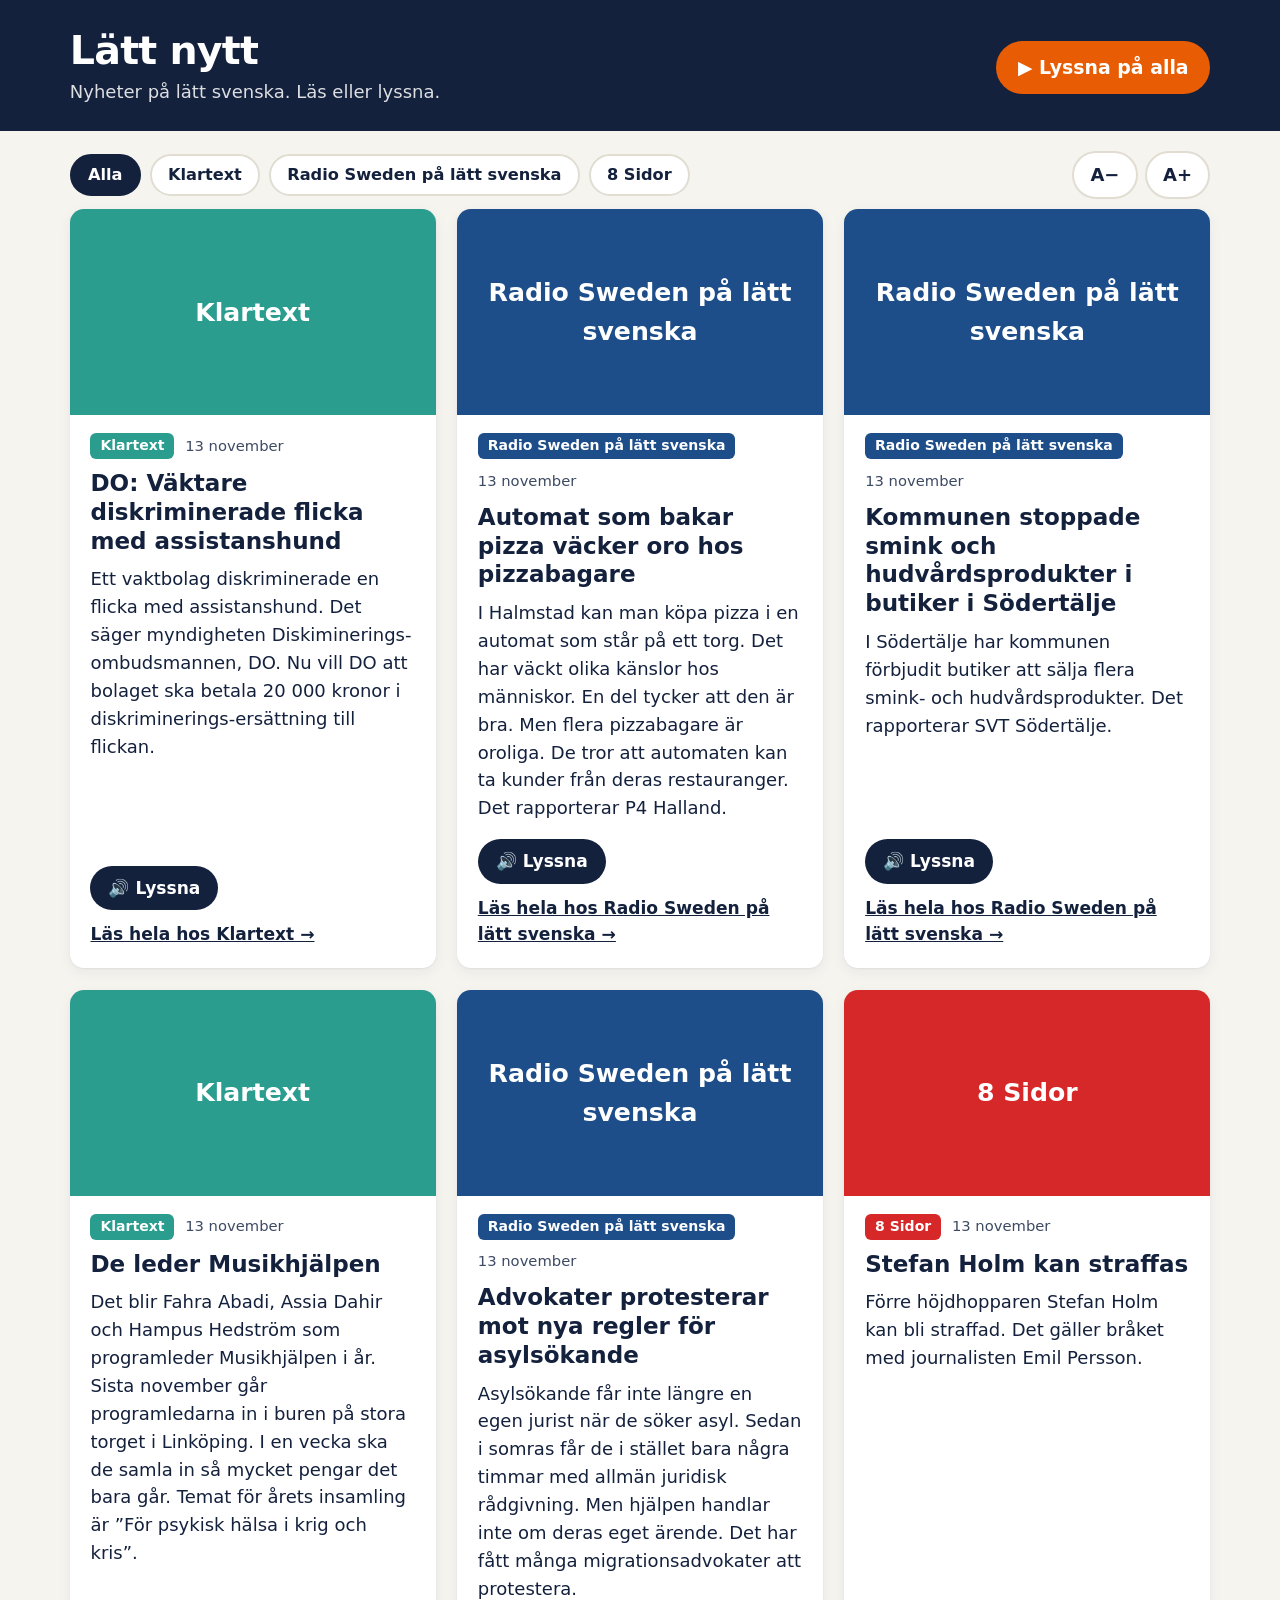
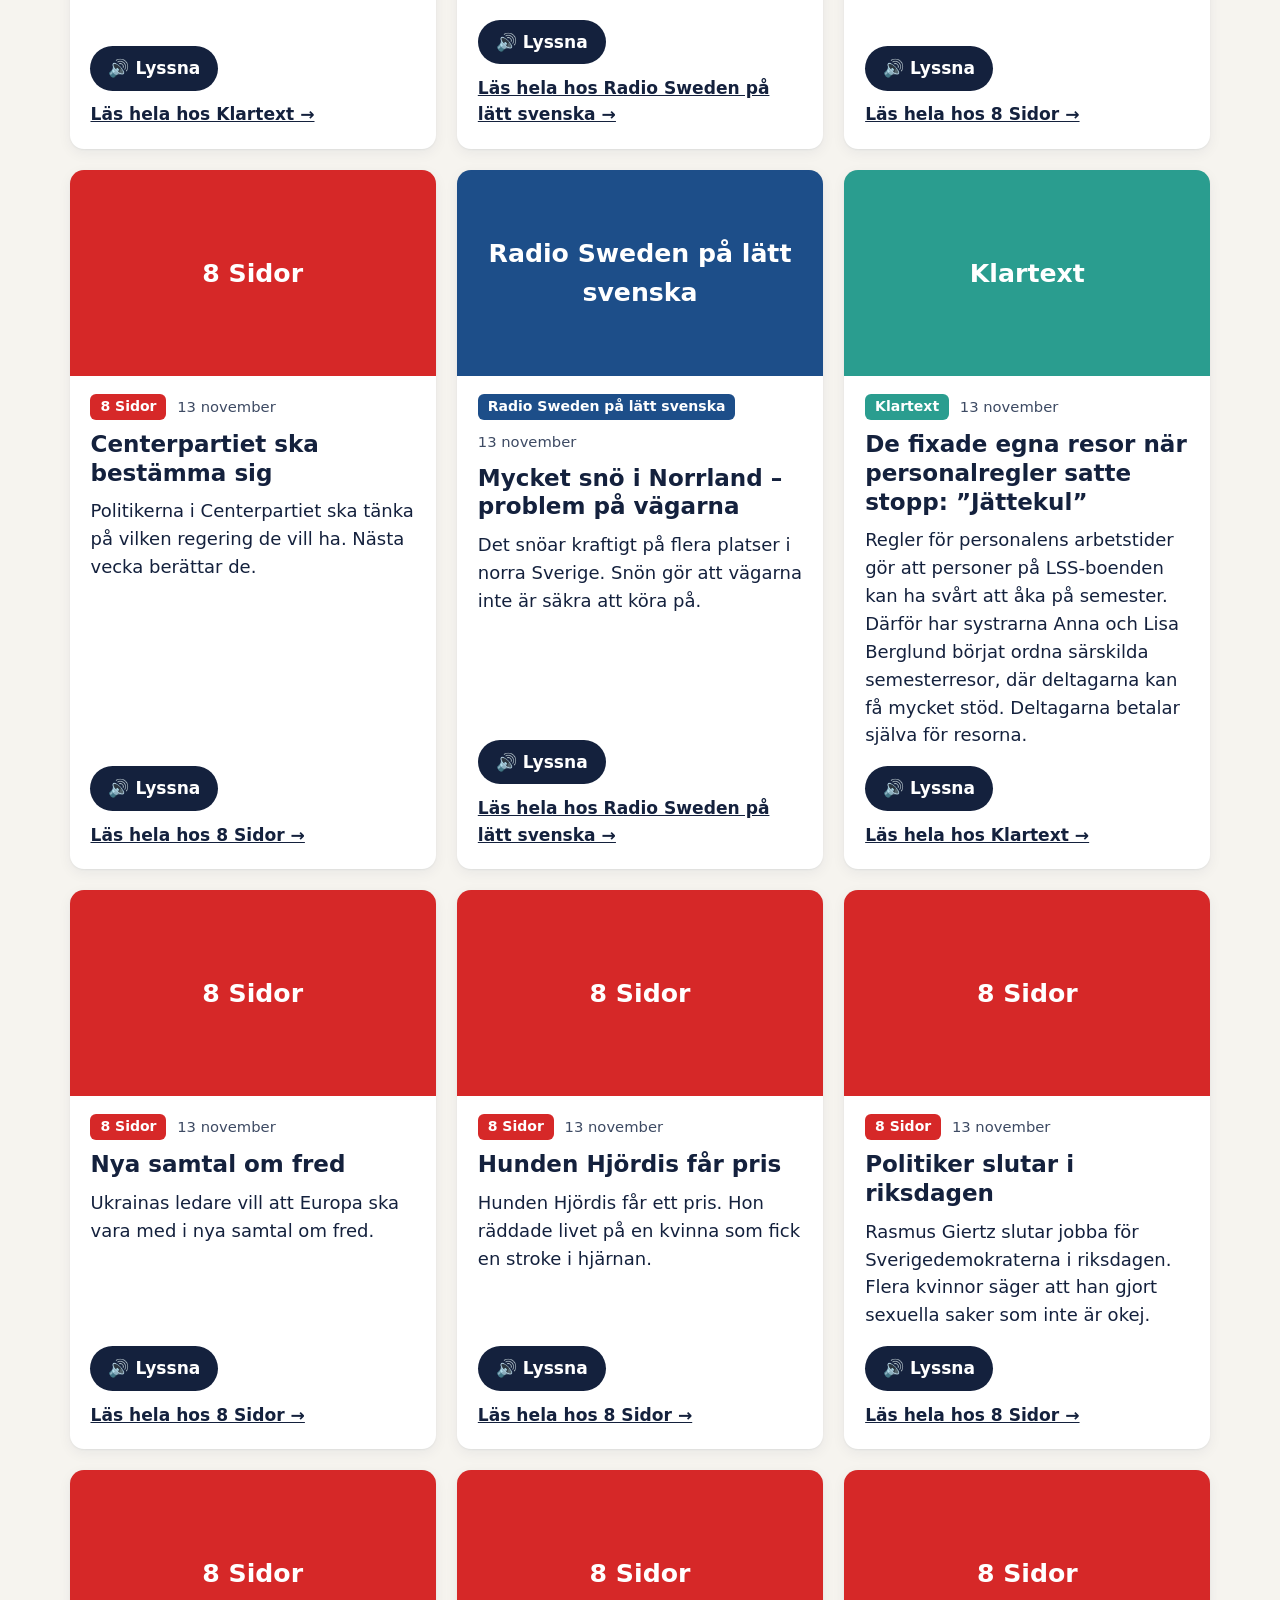
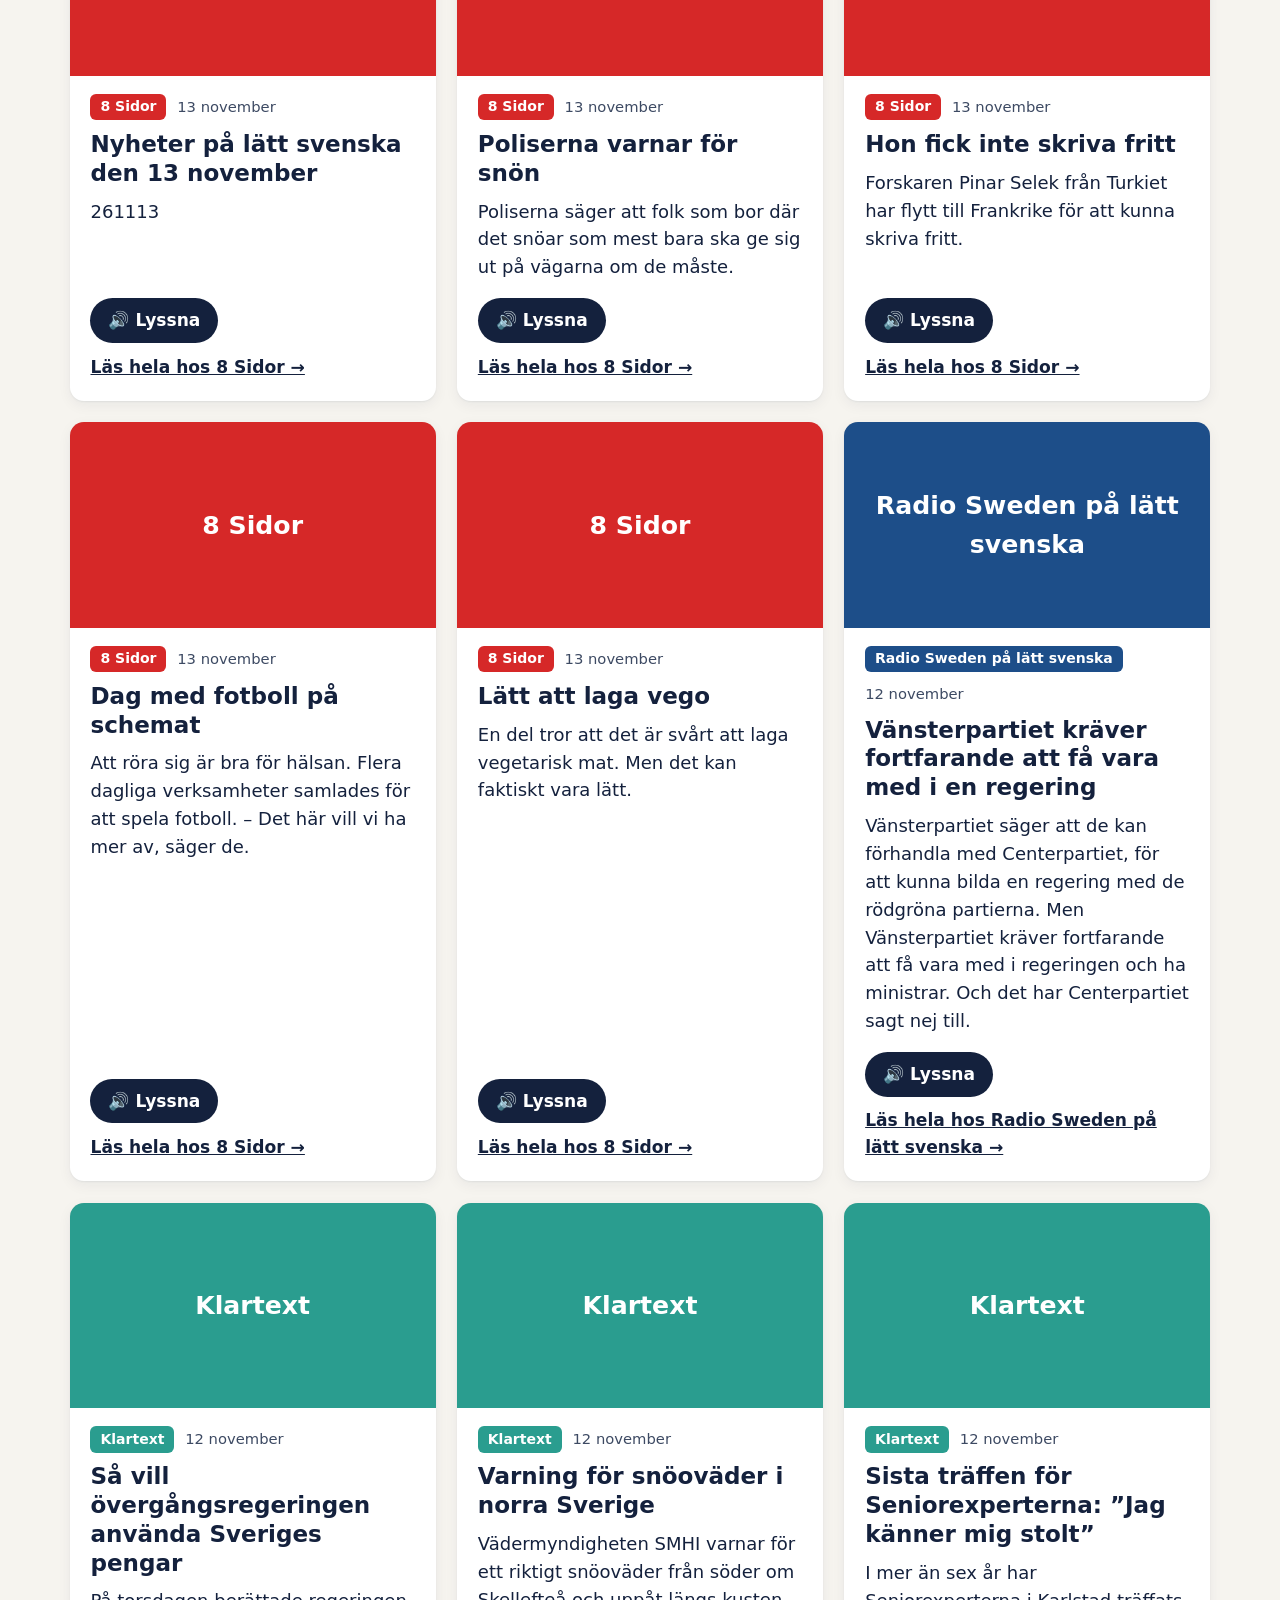
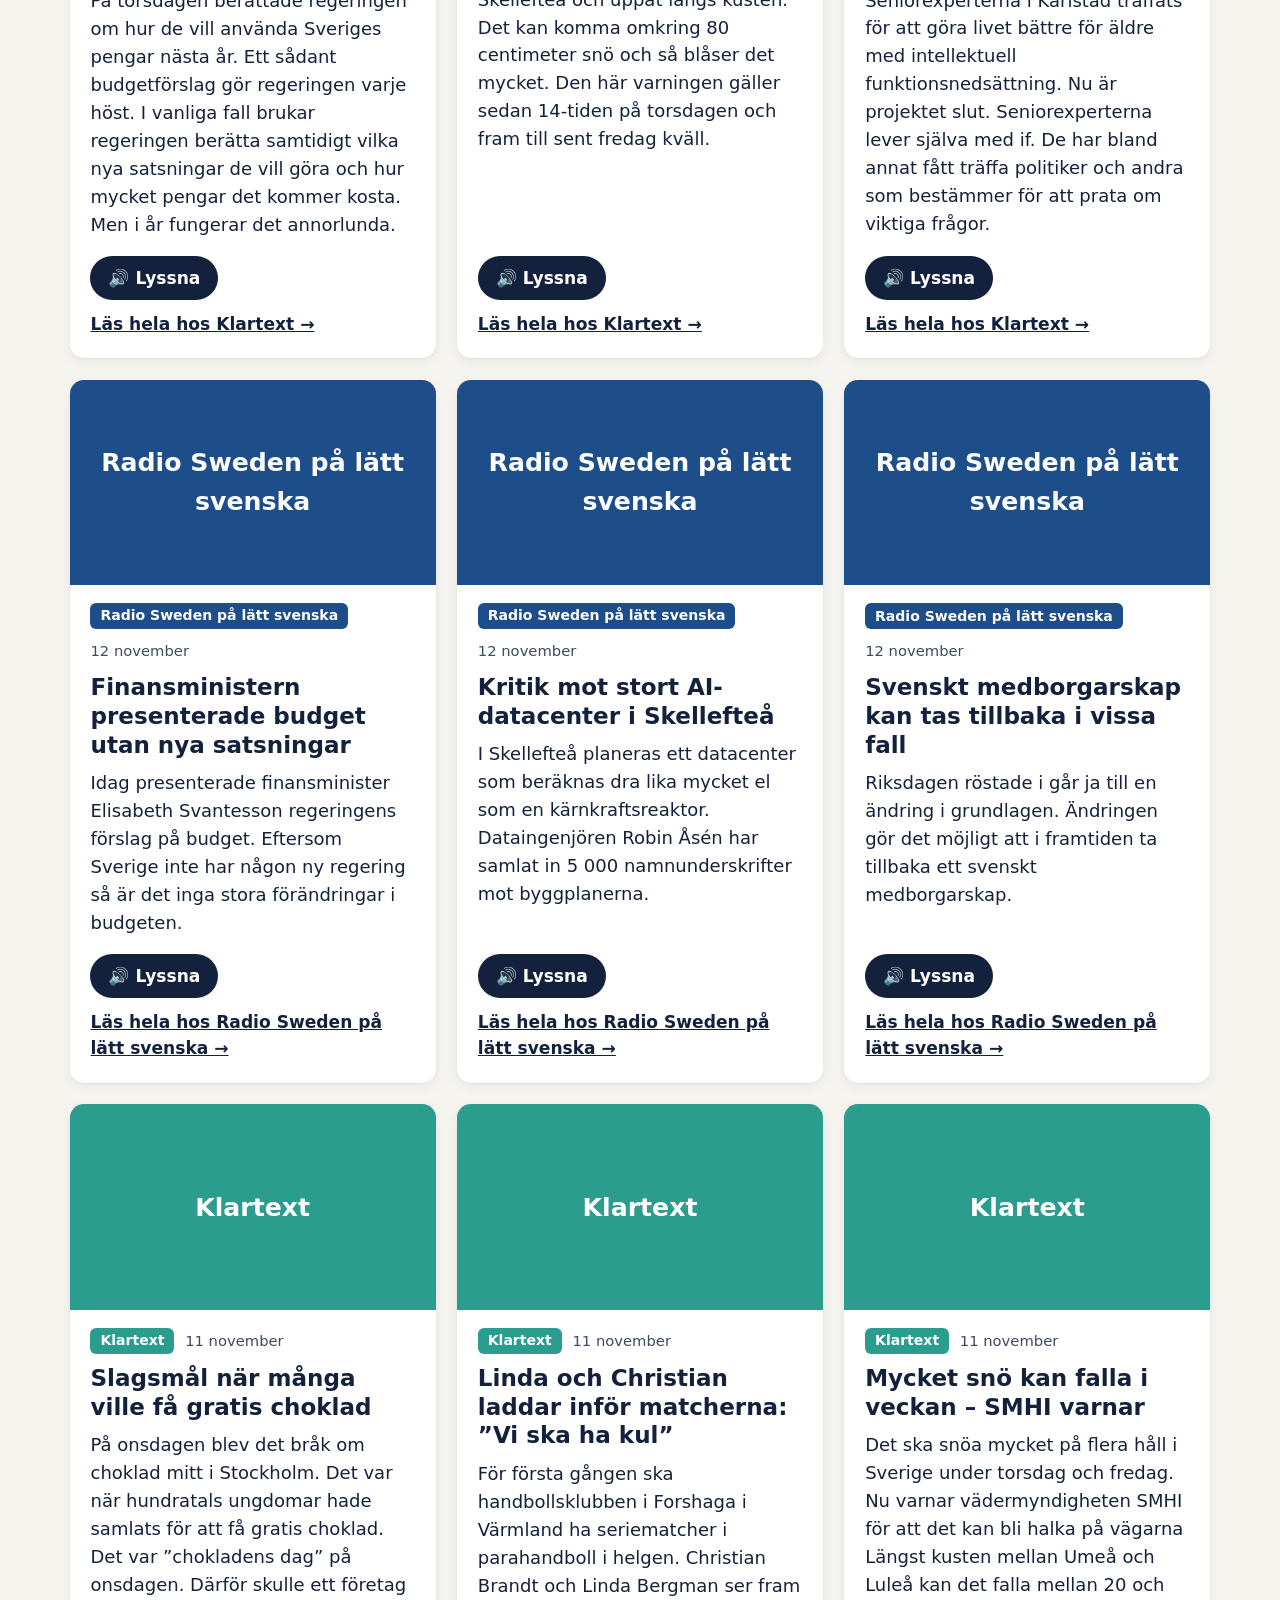
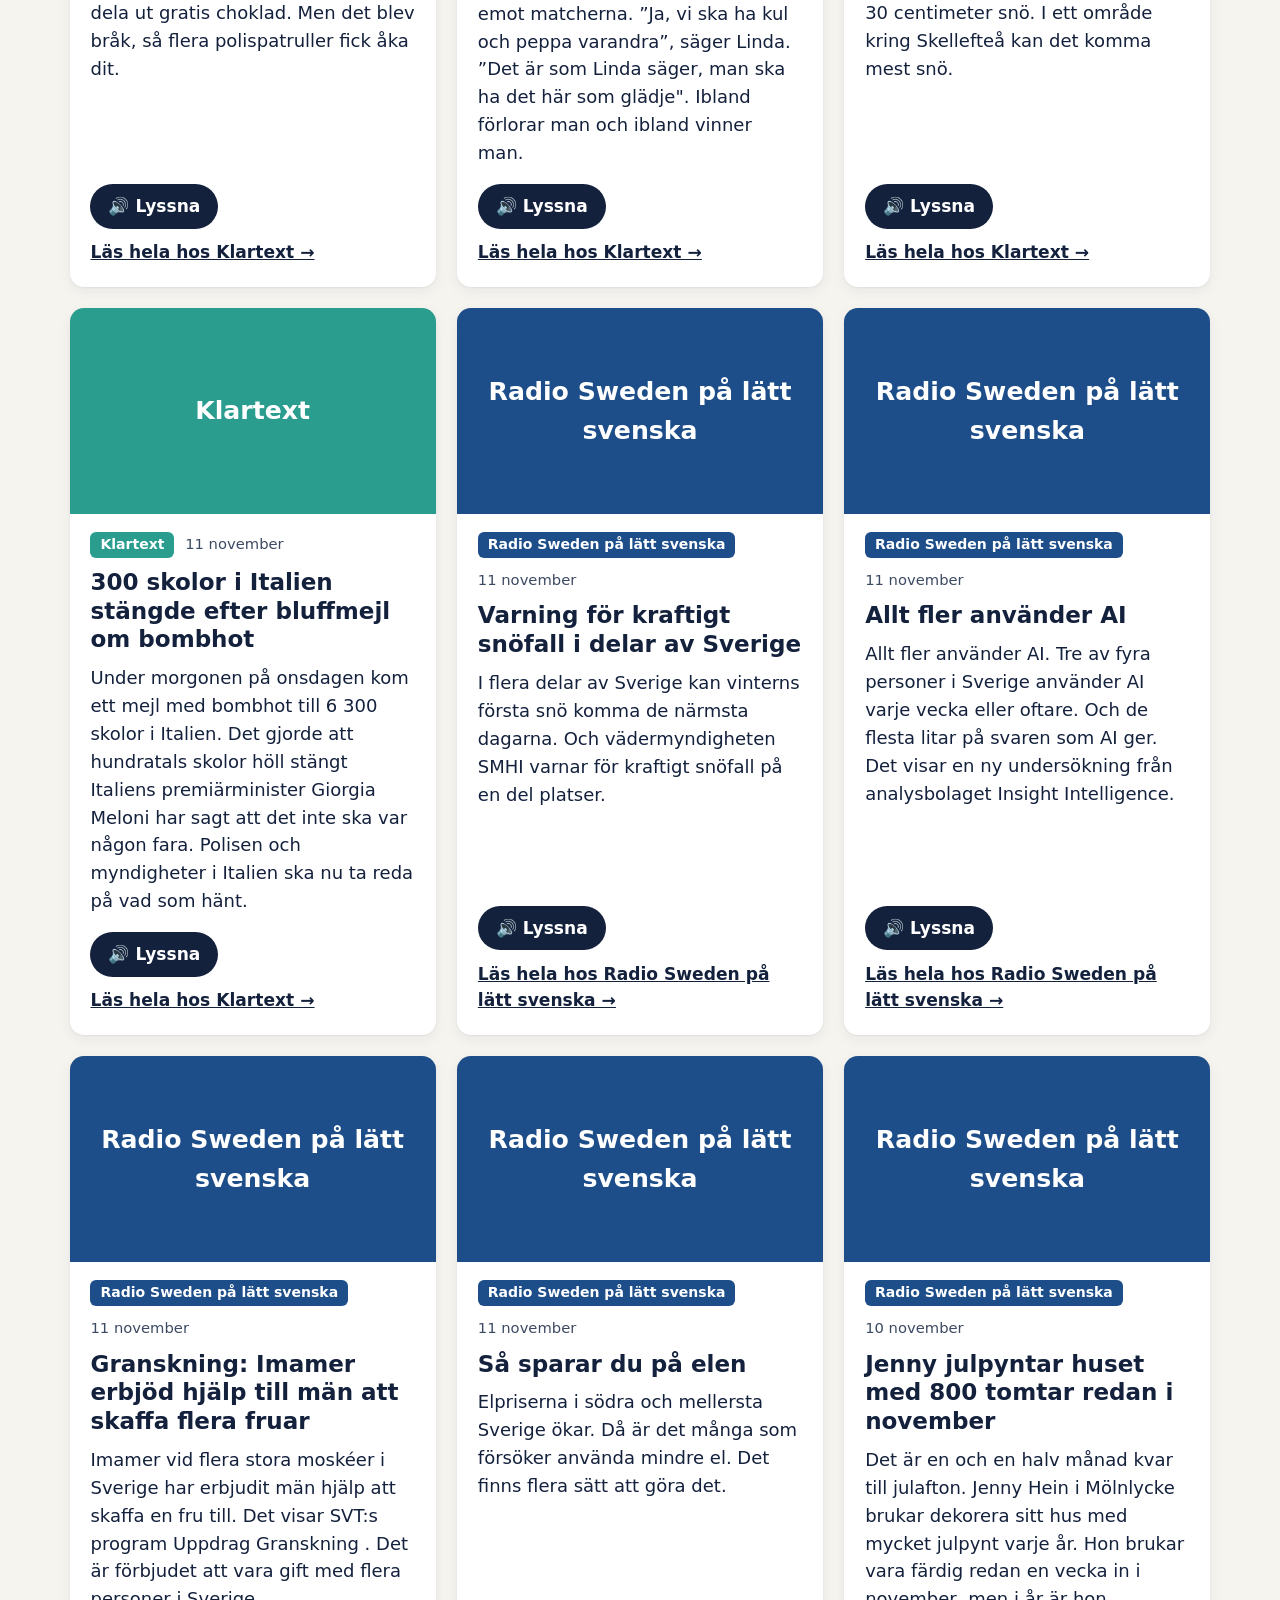
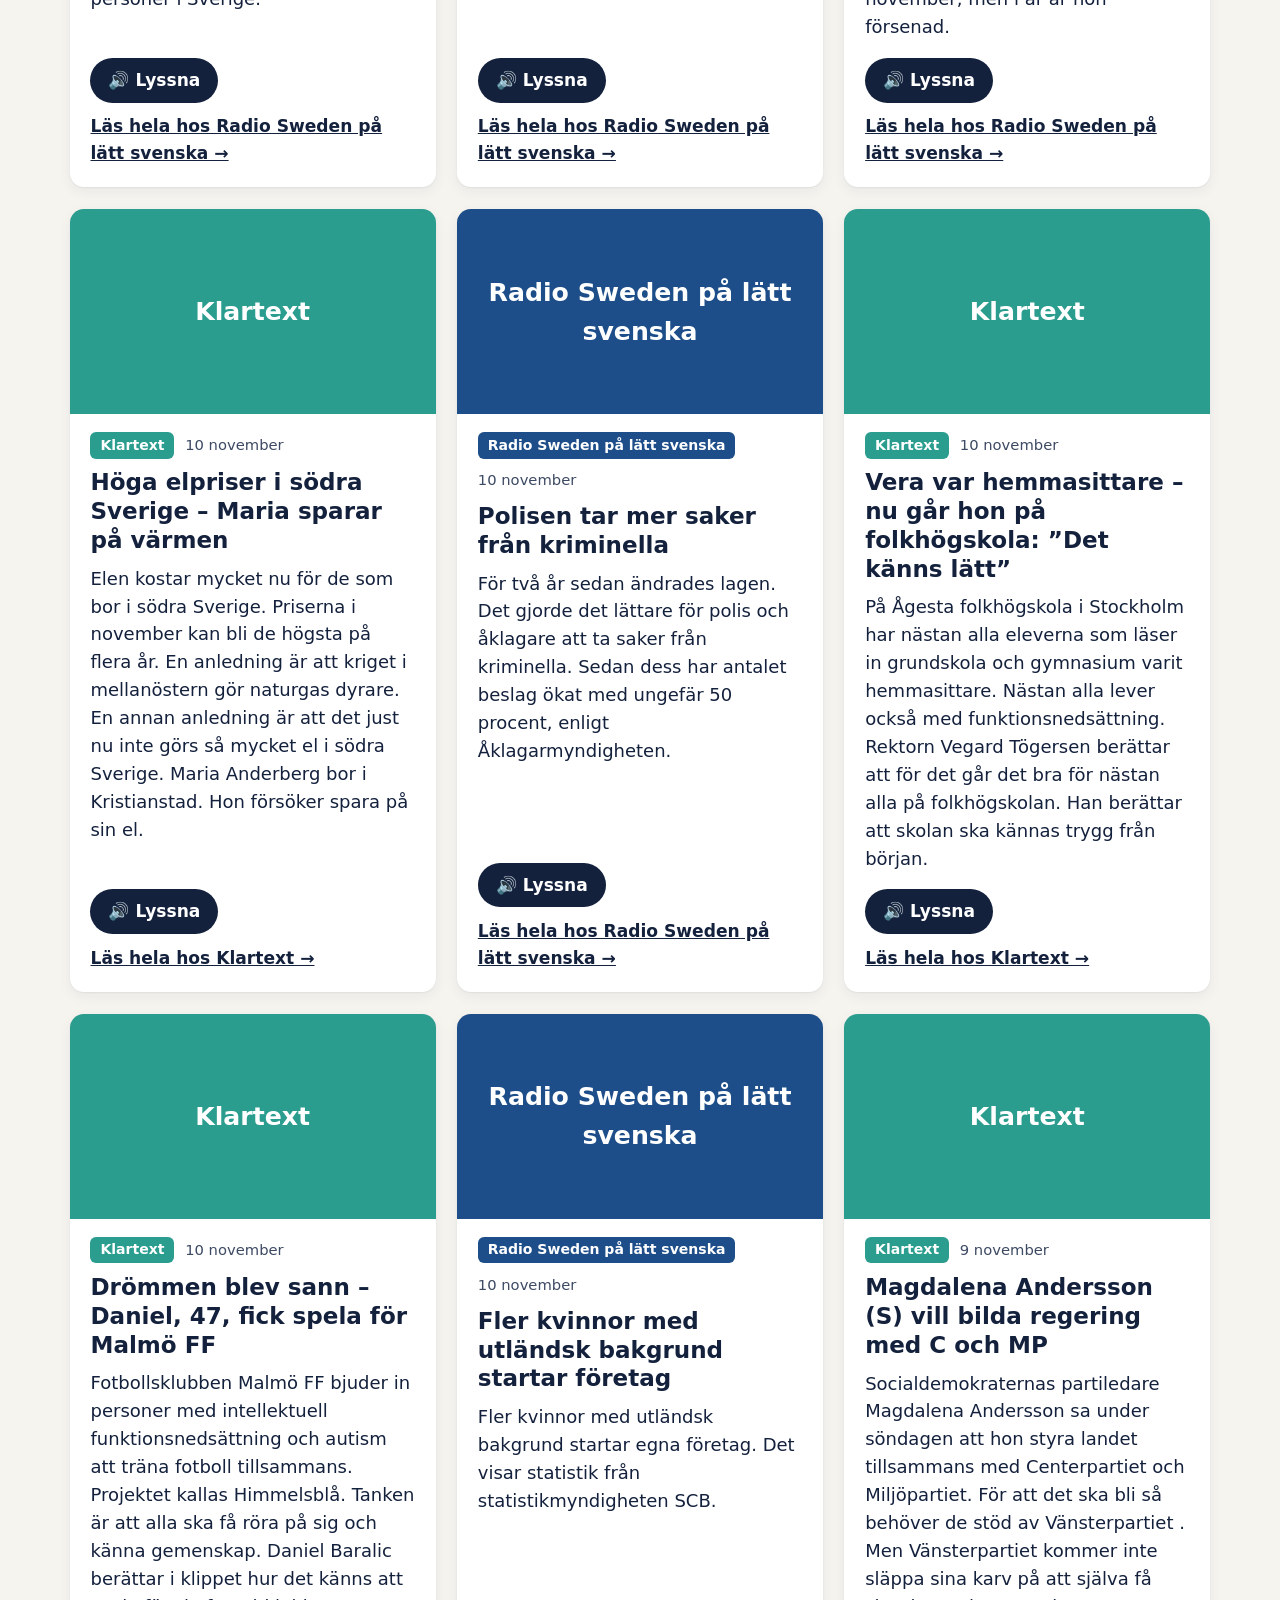
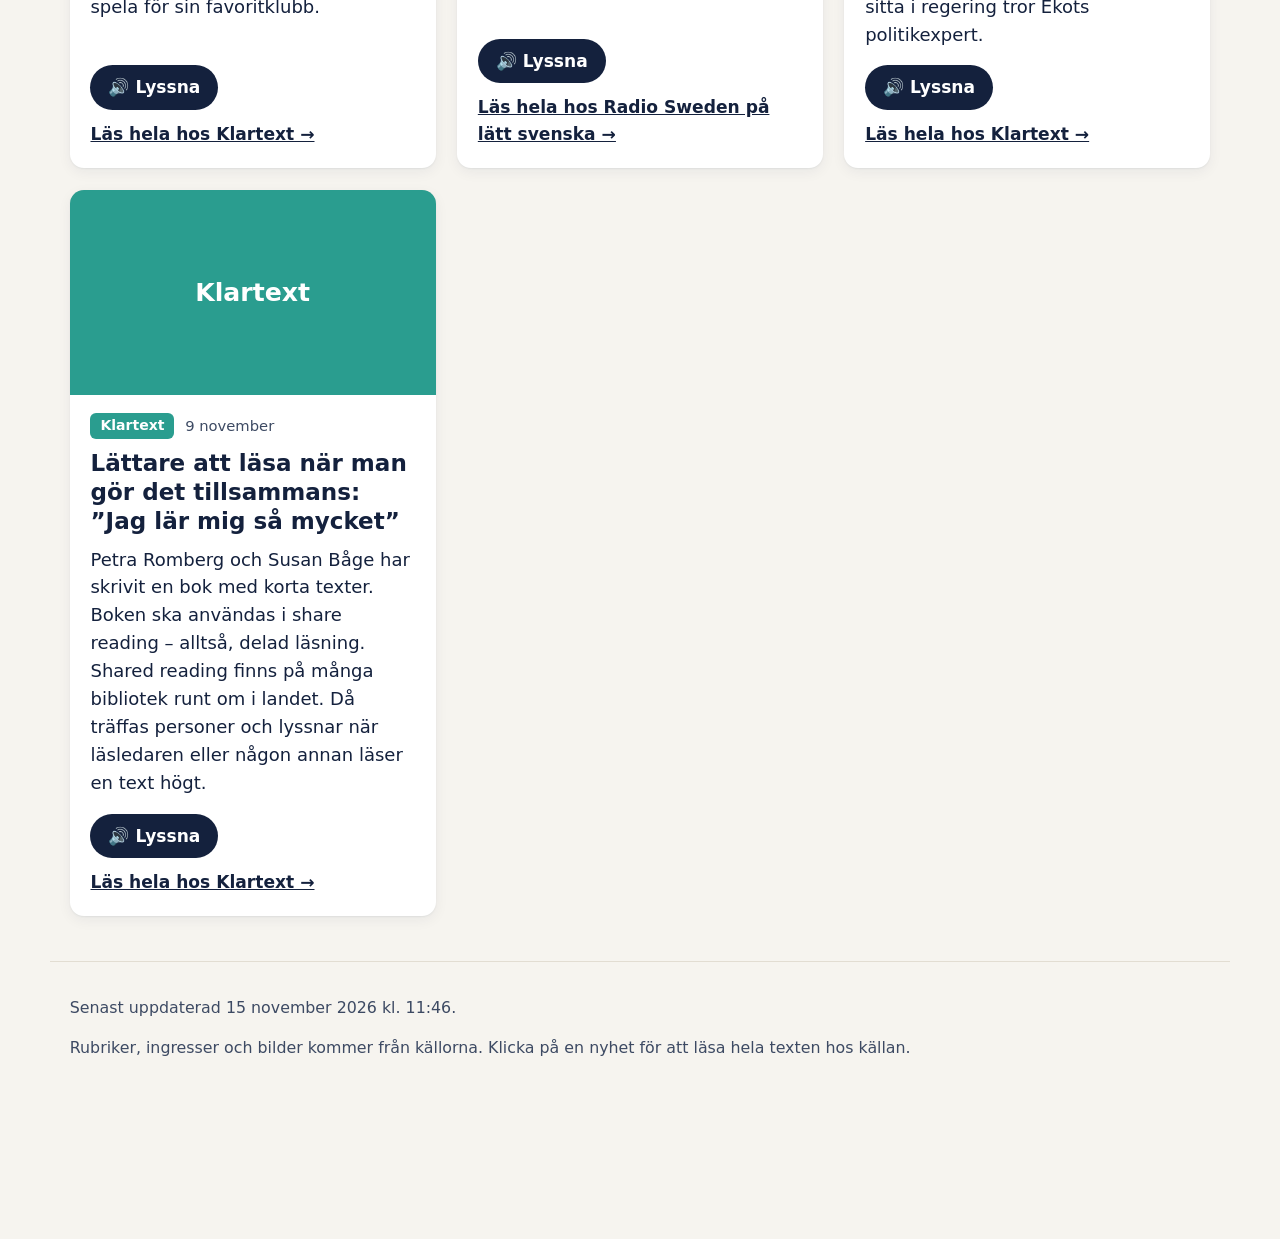
==== index.html @ ffaab737 "Visa antal besökare i sidfoten Co-Authored-By: Claude Opus 5.5 <noreply@anthropic.com> Claude-Sessio" ====
<!DOCTYPE html>
<html lang="sv">
<head>
  <meta charset="utf-8">
  <meta name="viewport" content="width=device-width, initial-scale=1">
  <title>Lätt nytt – nyheter på lätt svenska</title>
  <meta name="description" content="Nyheter på lätt svenska som du kan läsa eller lyssna på.">
  <meta name="theme-color" content="#14213d">
  <link rel="icon" href="data:image/svg+xml,<svg xmlns='http://www.w3.org/2000/svg' viewBox='0 0 100 100'><text y='.9em' font-size='90'>📰</text></svg>">
  <link rel="stylesheet" href="style.css">
</head>
<body>
  <a class="skip" href="#news">Hoppa till nyheterna</a>

  <header class="top">
    <div class="wrap top-inner">
      <div>
        <h1>Lätt nytt</h1>
        <p class="tagline">Nyheter på lätt svenska. Läs eller lyssna.</p>
      </div>
      <button id="playAll" class="btn btn-primary" type="button">
        <span aria-hidden="true">▶</span> Lyssna på alla
      </button>
    </div>
  </header>

  <div class="wrap toolbar" role="region" aria-label="Inställningar">
    <div id="filters" class="filters" role="group" aria-label="Välj källa"></div>
    <div class="settings">
      <button id="textSmaller" class="btn btn-ghost" type="button" aria-label="Mindre text">A−</button>
      <button id="textBigger" class="btn btn-ghost" type="button" aria-label="Större text">A+</button>
    </div>
  </div>

  <main id="news" class="wrap">
    <p id="status" class="status" aria-live="polite">Hämtar nyheter …</p>
    <div id="grid" class="grid"></div>
  </main>

  <footer class="wrap foot">
    <p id="updated"></p>
    <p>Rubriker, ingresser och bilder kommer från källorna. Klicka på en nyhet för att läsa hela texten hos källan.</p>
    <p id="sourceStatus" class="small"></p>
    <p id="visits" class="small" hidden></p>
  </footer>

  <!-- Spelaren visas när något läses upp -->
  <div id="player" class="player" hidden role="region" aria-label="Uppläsning">
    <div class="wrap player-inner">
      <div class="now">
        <span class="now-label">Läser upp</span>
        <span id="nowTitle" class="now-title"></span>
      </div>
      <div class="controls">
        <button id="prevBtn" class="ctrl" type="button" aria-label="Föregående nyhet">⏮</button>
        <button id="pauseBtn" class="ctrl ctrl-main" type="button" aria-label="Pausa">⏸</button>
        <button id="nextBtn" class="ctrl" type="button" aria-label="Nästa nyhet">⏭</button>
        <button id="stopBtn" class="ctrl" type="button" aria-label="Stoppa">⏹</button>
      </div>
      <div class="voice-settings">
        <label>Hastighet
          <select id="rate">
            <option value="0.7">Långsam</option>
            <option value="0.85">Lite långsam</option>
            <option value="1" selected>Normal</option>
            <option value="1.15">Snabb</option>
          </select>
        </label>
        <label>Röst
          <select id="voice"></select>
        </label>
      </div>
    </div>
  </div>

  <script src="app.js"></script>

  <!-- Besöksräknare (GoatCounter): inga cookies, inga personuppgifter.
       Statistiken finns på https://lattnytt.goatcounter.com -->
  <script data-goatcounter="https://lattnytt.goatcounter.com/count" async src="//gc.zgo.at/count.js"></script>
</body>
</html>
---- style.css ----
:root {
  --ink: #14213d;
  --ink-soft: #3d4a63;
  --bg: #f6f4ef;
  --card: #ffffff;
  --accent: #e85d04;
  --accent-ink: #ffffff;
  --line: #e2ddd2;
  --highlight: #fff1a8;
  --font-scale: 1;
  --radius: 14px;
}

* { box-sizing: border-box; }

html { font-size: calc(18px * var(--font-scale)); }

body {
  margin: 0;
  font-family: system-ui, -apple-system, "Segoe UI", Roboto, "Helvetica Neue", Arial, sans-serif;
  background: var(--bg);
  color: var(--ink);
  line-height: 1.55;
  padding-bottom: 9rem;
}

.wrap { max-width: 1180px; margin: 0 auto; padding: 0 1.1rem; }

.skip { position: absolute; left: -999px; }
.skip:focus { left: 1rem; top: 1rem; background: #fff; padding: .5rem 1rem; z-index: 10; }

/* Sidhuvud */
.top { background: var(--ink); color: #fff; padding: 1.6rem 0 1.4rem; }
.top-inner { display: flex; align-items: center; justify-content: space-between; gap: 1rem; flex-wrap: wrap; }
.top h1 { margin: 0; font-size: 2.2rem; letter-spacing: -0.02em; line-height: 1.1; }
.tagline { margin: .3rem 0 0; opacity: .85; }

/* Knappar */
.btn {
  font: inherit; font-weight: 650; border: 0; cursor: pointer;
  border-radius: 999px; padding: .65rem 1.2rem; min-height: 44px;
}
.btn-primary { background: var(--accent); color: var(--accent-ink); font-size: 1.05rem; }
.btn-primary:hover { filter: brightness(1.08); }
.btn-ghost { background: #fff; color: var(--ink); border: 2px solid var(--line); padding: .45rem .9rem; }
.btn:focus-visible, .ctrl:focus-visible, .chip:focus-visible, a:focus-visible { outline: 3px solid var(--accent); outline-offset: 2px; }

/* Verktygsrad */
.toolbar { display: flex; justify-content: space-between; align-items: center; gap: .8rem; flex-wrap: wrap; padding-top: 1.1rem; padding-bottom: .6rem; }
.filters { display: flex; gap: .5rem; flex-wrap: wrap; }
.chip {
  font: inherit; font-size: .9rem; font-weight: 600; cursor: pointer;
  border: 2px solid var(--line); background: #fff; color: var(--ink);
  border-radius: 999px; padding: .35rem .9rem; min-height: 40px;
}
.chip[aria-pressed="true"] { background: var(--ink); border-color: var(--ink); color: #fff; }
.settings { display: flex; gap: .4rem; }

.status { color: var(--ink-soft); }

/* Nyhetskort */
.grid { display: grid; grid-template-columns: repeat(auto-fill, minmax(min(100%, 330px), 1fr)); gap: 1.2rem; }

.card {
  background: var(--card); border-radius: var(--radius); overflow: hidden;
  display: flex; flex-direction: column;
  box-shadow: 0 1px 2px rgba(20,33,61,.06), 0 4px 14px rgba(20,33,61,.06);
  transition: box-shadow .2s, transform .2s;
}
.card.reading { box-shadow: 0 0 0 4px var(--accent), 0 8px 24px rgba(20,33,61,.15); }

.card-img { aspect-ratio: 16 / 9; background: var(--line); overflow: hidden; position: relative; }
.card-img img { position: relative; z-index: 1; width: 100%; height: 100%; object-fit: cover; display: block; }
.card-img .ph {
  position: absolute; inset: 0; display: grid; place-items: center;
  color: #fff; font-weight: 800; font-size: 1.4rem; text-align: center; padding: 1rem;
}

.card-body { padding: 1rem 1.15rem 1.15rem; display: flex; flex-direction: column; gap: .55rem; flex: 1; }
.meta { display: flex; gap: .6rem; align-items: center; font-size: .82rem; color: var(--ink-soft); flex-wrap: wrap; }
.badge { color: #fff; font-weight: 700; padding: .12rem .55rem; border-radius: 6px; font-size: .78rem; }
.card h2 { margin: 0; font-size: 1.28rem; line-height: 1.25; }
.card h2 a { color: inherit; text-decoration: none; }
.card h2 a:hover { text-decoration: underline; }
.summary { margin: 0; color: var(--ink); }
.sent.on, .card h2.on { background: var(--highlight); border-radius: 3px; box-shadow: 0 0 0 2px var(--highlight); }

.card-actions { display: flex; gap: .6rem; margin-top: auto; padding-top: .4rem; flex-wrap: wrap; }
.listen {
  font: inherit; font-weight: 700; font-size: .95rem; cursor: pointer;
  background: var(--ink); color: #fff; border: 0; border-radius: 999px; padding: .5rem 1rem; min-height: 44px;
}
.listen[aria-pressed="true"] { background: var(--accent); }
.more { align-self: center; color: var(--ink); font-weight: 600; font-size: .95rem; }

/* Sidfot */
.foot { color: var(--ink-soft); font-size: .88rem; margin-top: 2.5rem; border-top: 1px solid var(--line); padding-top: 1rem; }
.small { font-size: .8rem; }

/* Spelare */
.player {
  position: fixed; left: 0; right: 0; bottom: 0; z-index: 5;
  background: var(--ink); color: #fff; padding: .8rem 0 calc(.8rem + env(safe-area-inset-bottom));
  box-shadow: 0 -6px 20px rgba(0,0,0,.2);
}
.player-inner { display: flex; align-items: center; gap: 1rem; flex-wrap: wrap; justify-content: space-between; }
.now { display: flex; flex-direction: column; min-width: 0; flex: 1 1 240px; }
.now-label { font-size: .75rem; text-transform: uppercase; letter-spacing: .08em; opacity: .7; }
.now-title { font-weight: 700; white-space: nowrap; overflow: hidden; text-overflow: ellipsis; }
.controls { display: flex; gap: .4rem; }
.ctrl {
  font-size: 1.2rem; width: 48px; height: 48px; border-radius: 50%; border: 0; cursor: pointer;
  background: rgba(255,255,255,.12); color: #fff;
}
.ctrl-main { background: var(--accent); }
.voice-settings { display: flex; gap: .8rem; font-size: .85rem; flex-wrap: wrap; }
.voice-settings label { display: flex; flex-direction: column; gap: .2rem; }
.voice-settings select { font: inherit; padding: .3rem; border-radius: 8px; border: 0; max-width: 200px; }

@media (max-width: 600px) {
  .top h1 { font-size: 1.8rem; }
  .voice-settings { width: 100%; }
  .voice-settings label { flex: 1; }
  .voice-settings select { max-width: none; width: 100%; }
}

@media (prefers-reduced-motion: reduce) { * { transition: none !important; scroll-behavior: auto !important; } }
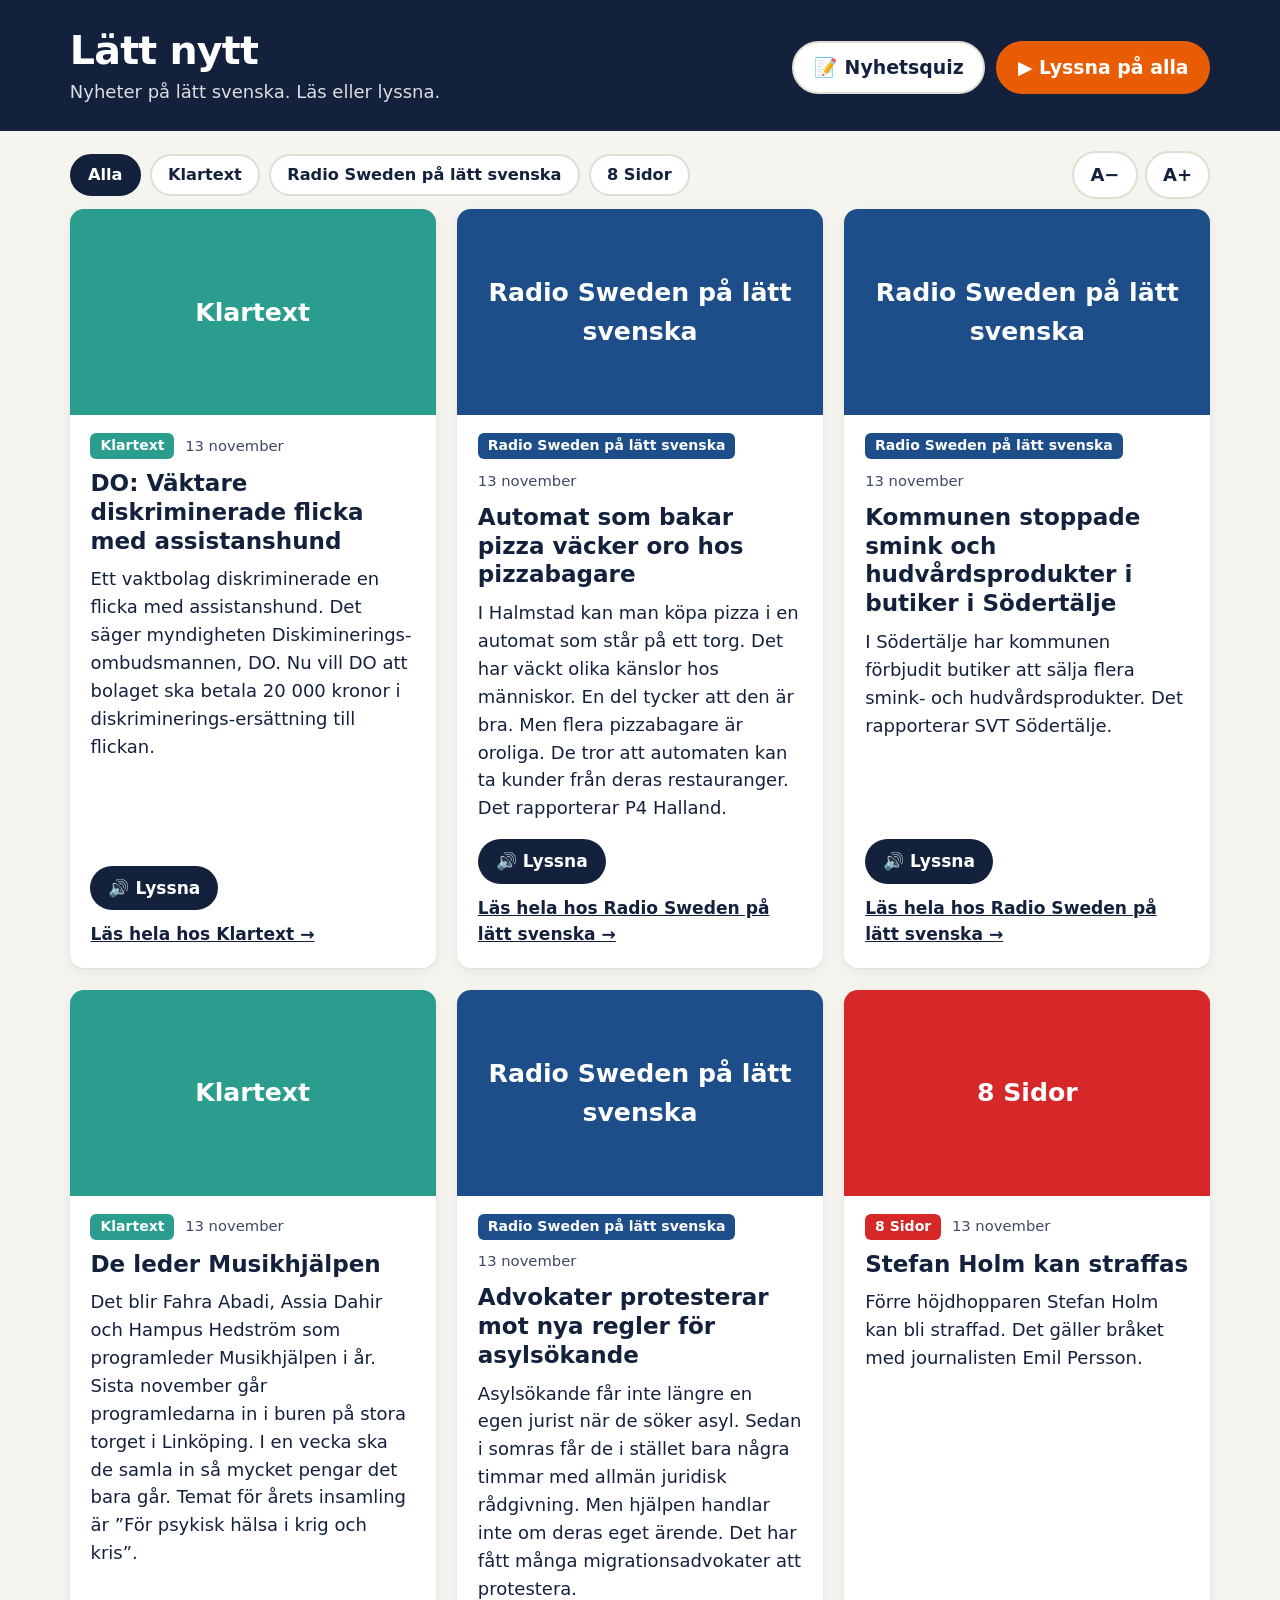
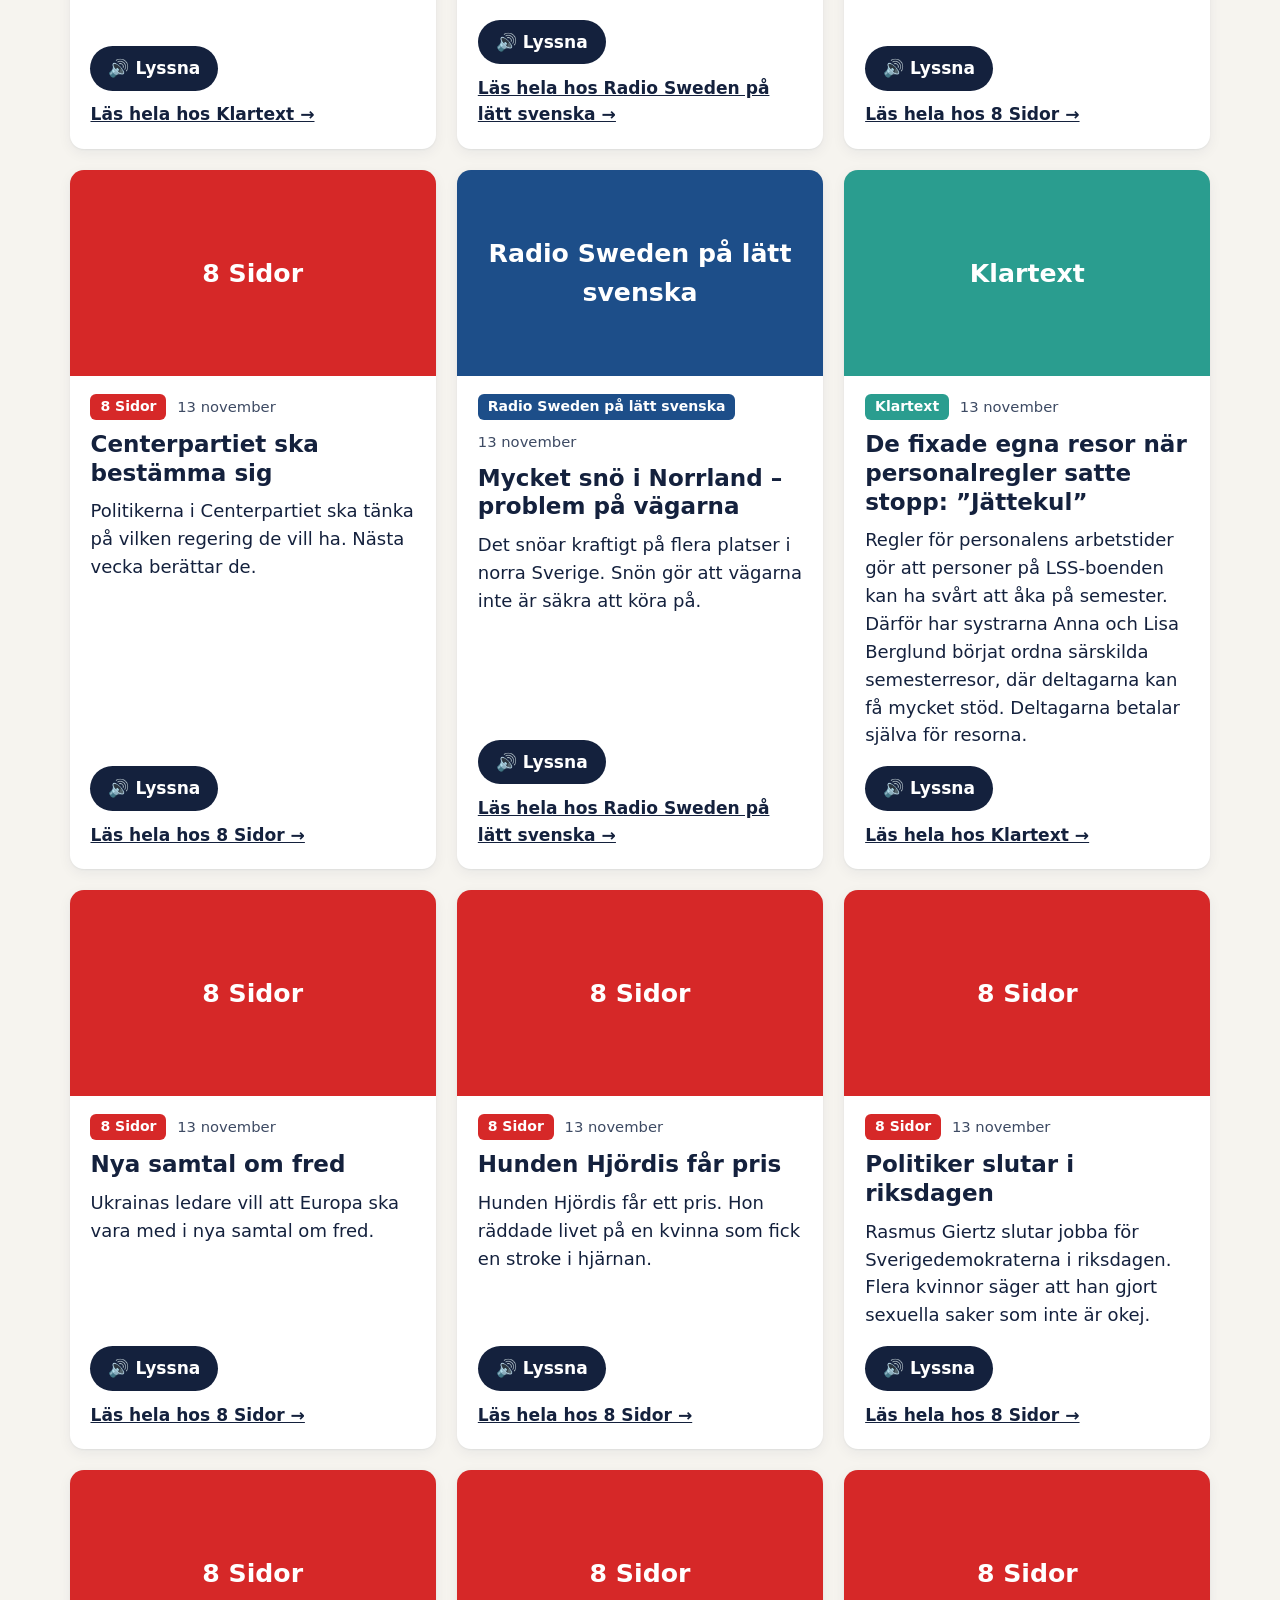
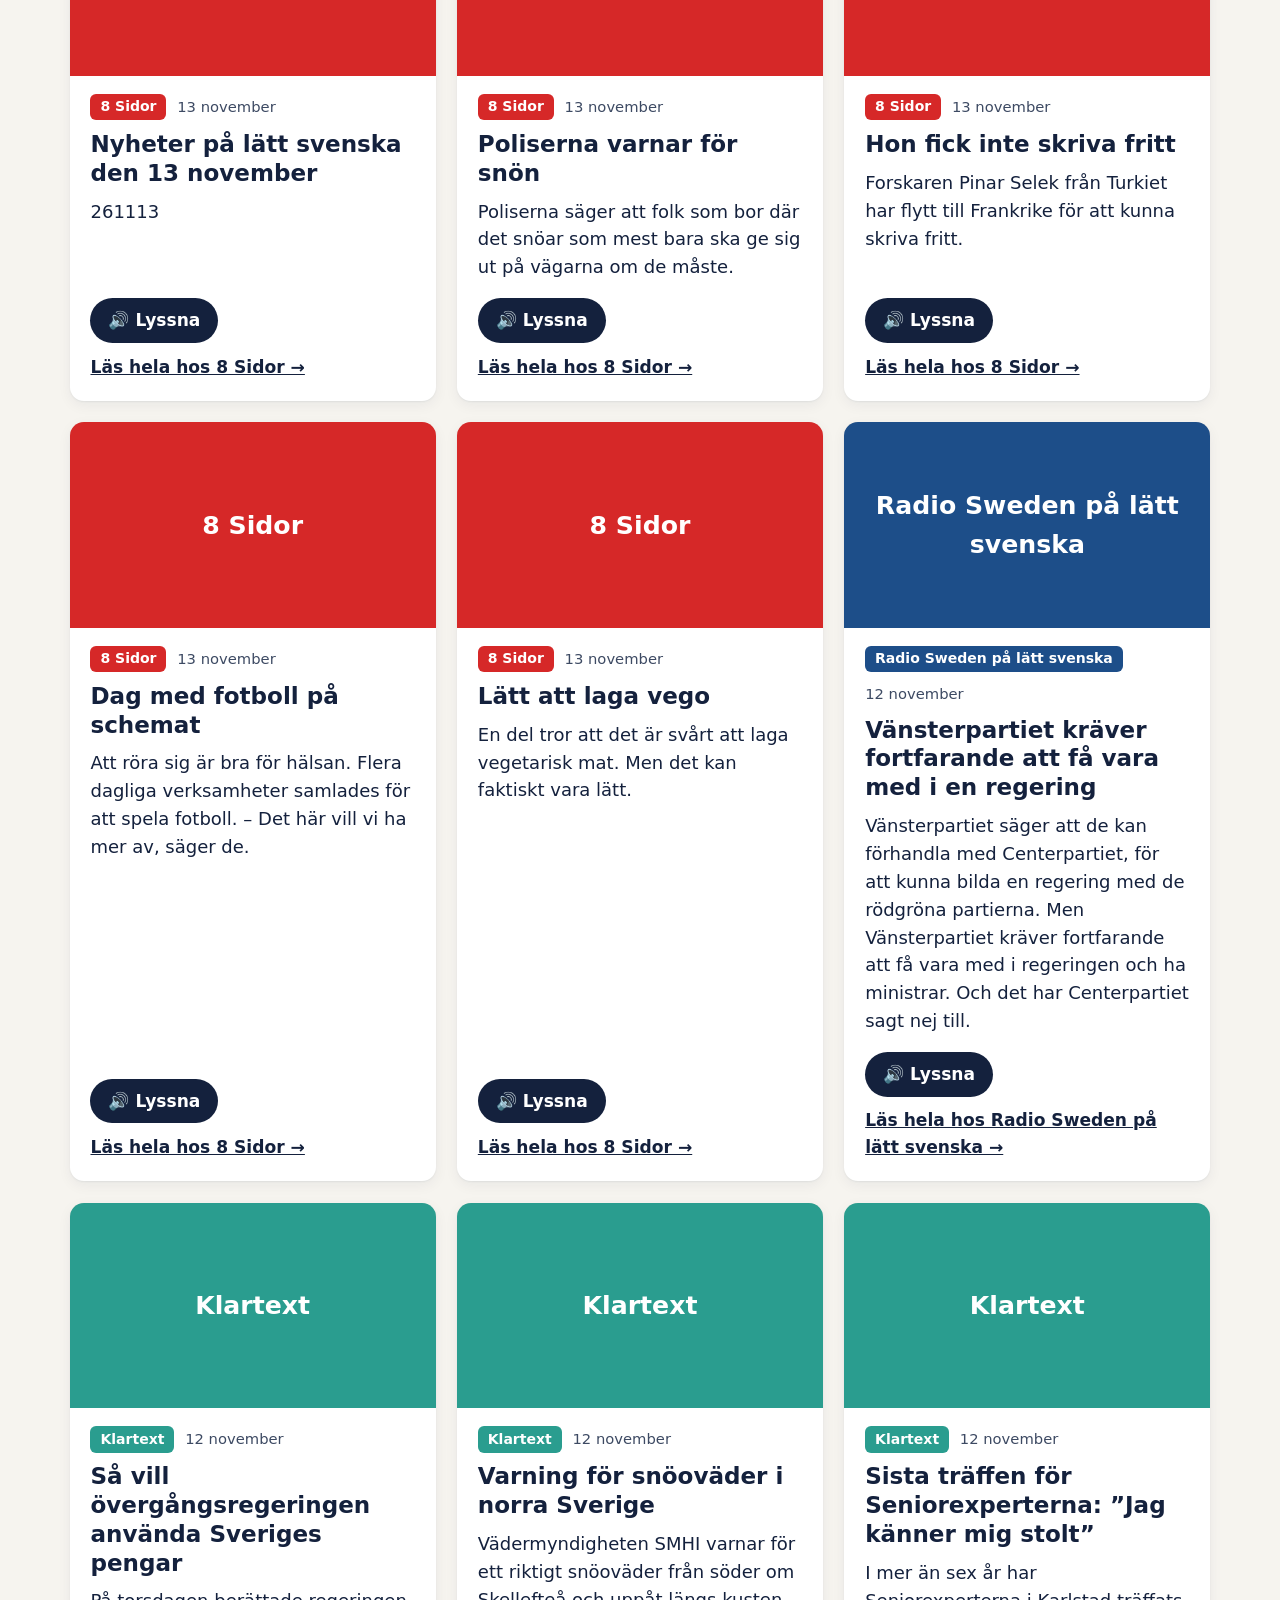
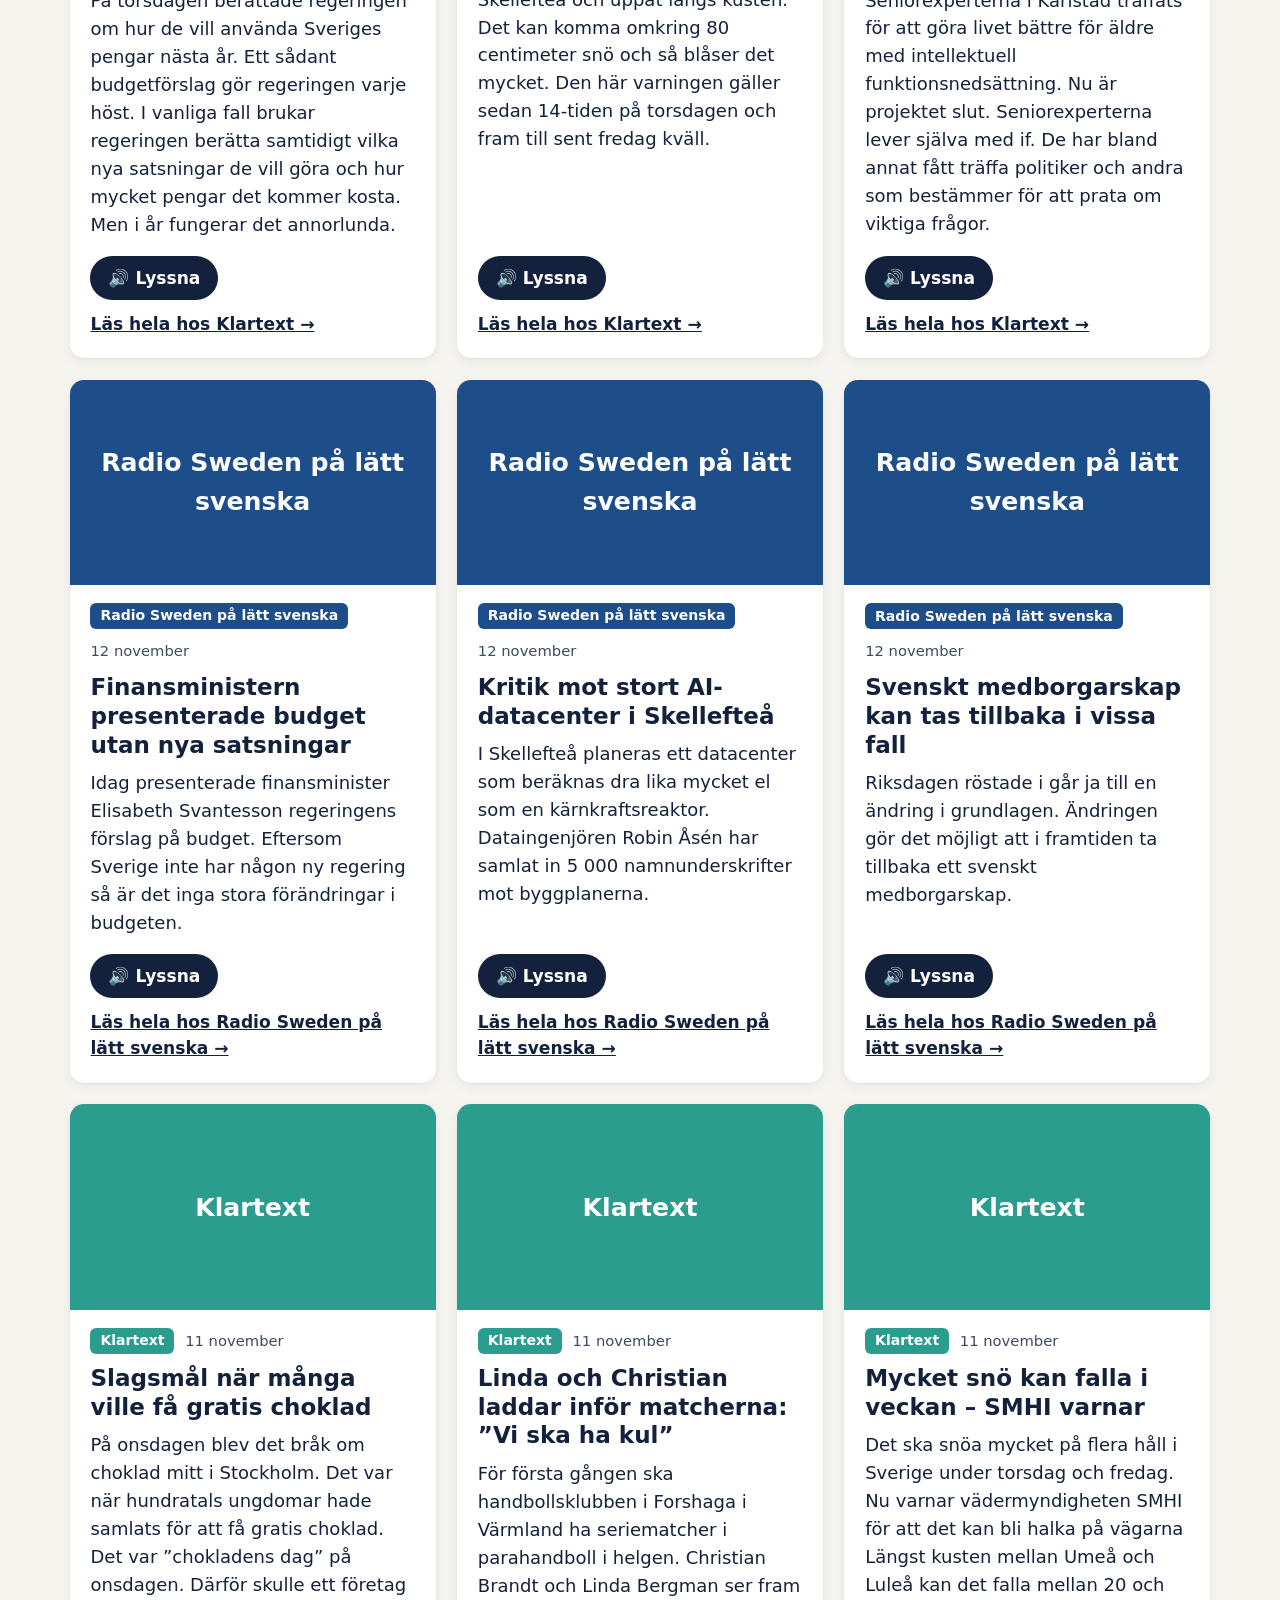
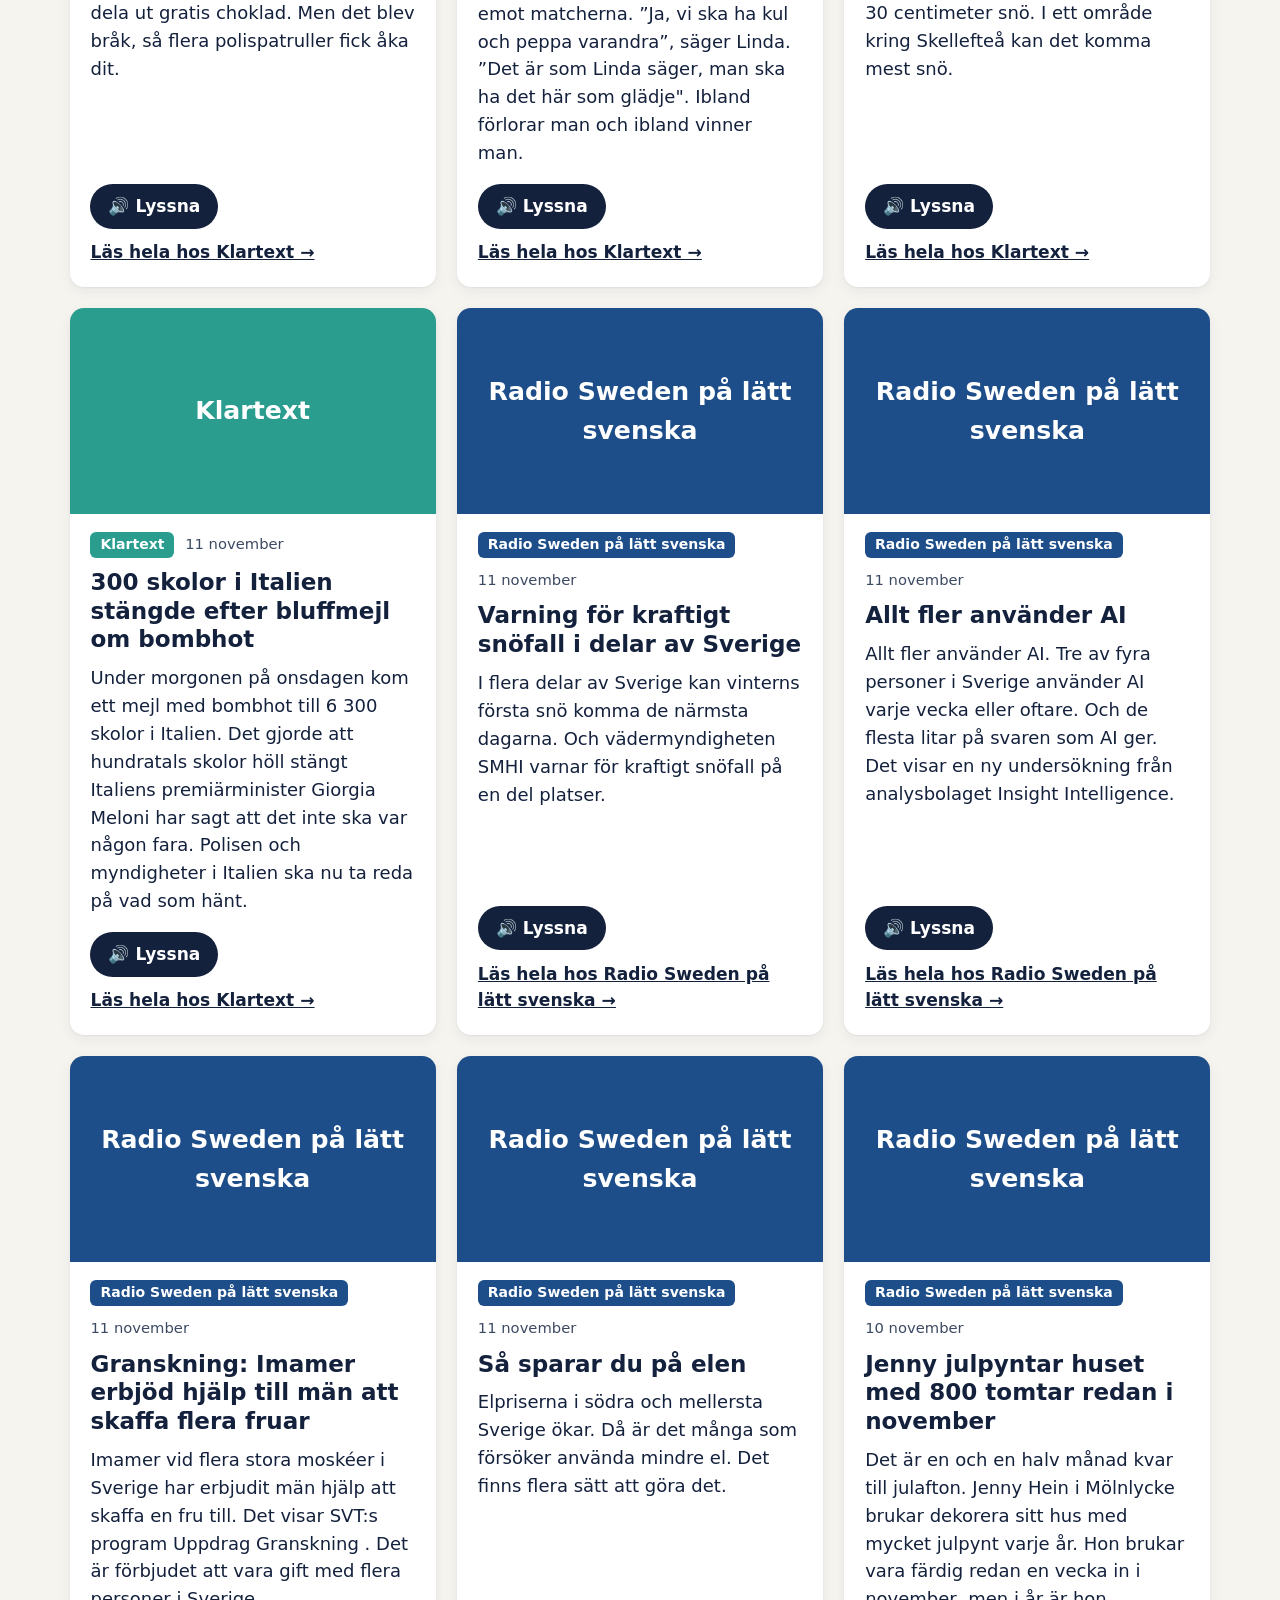
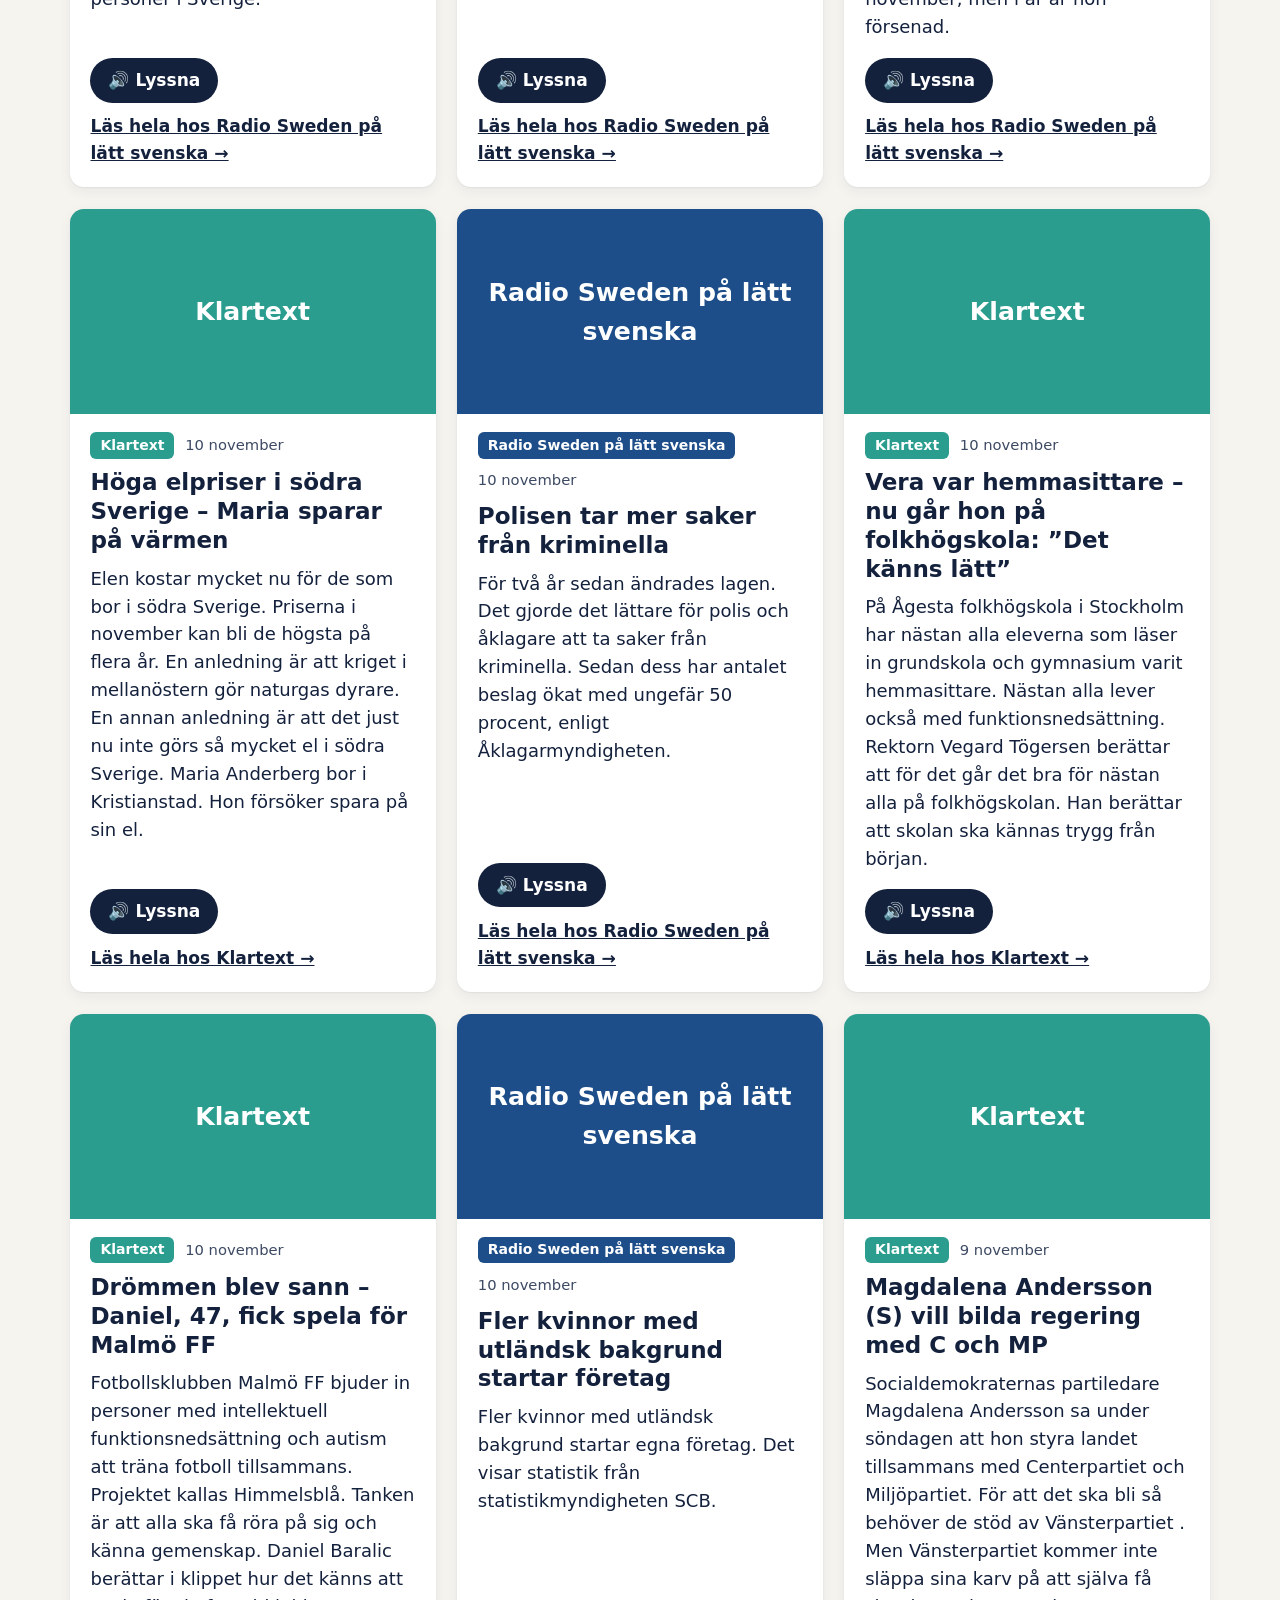
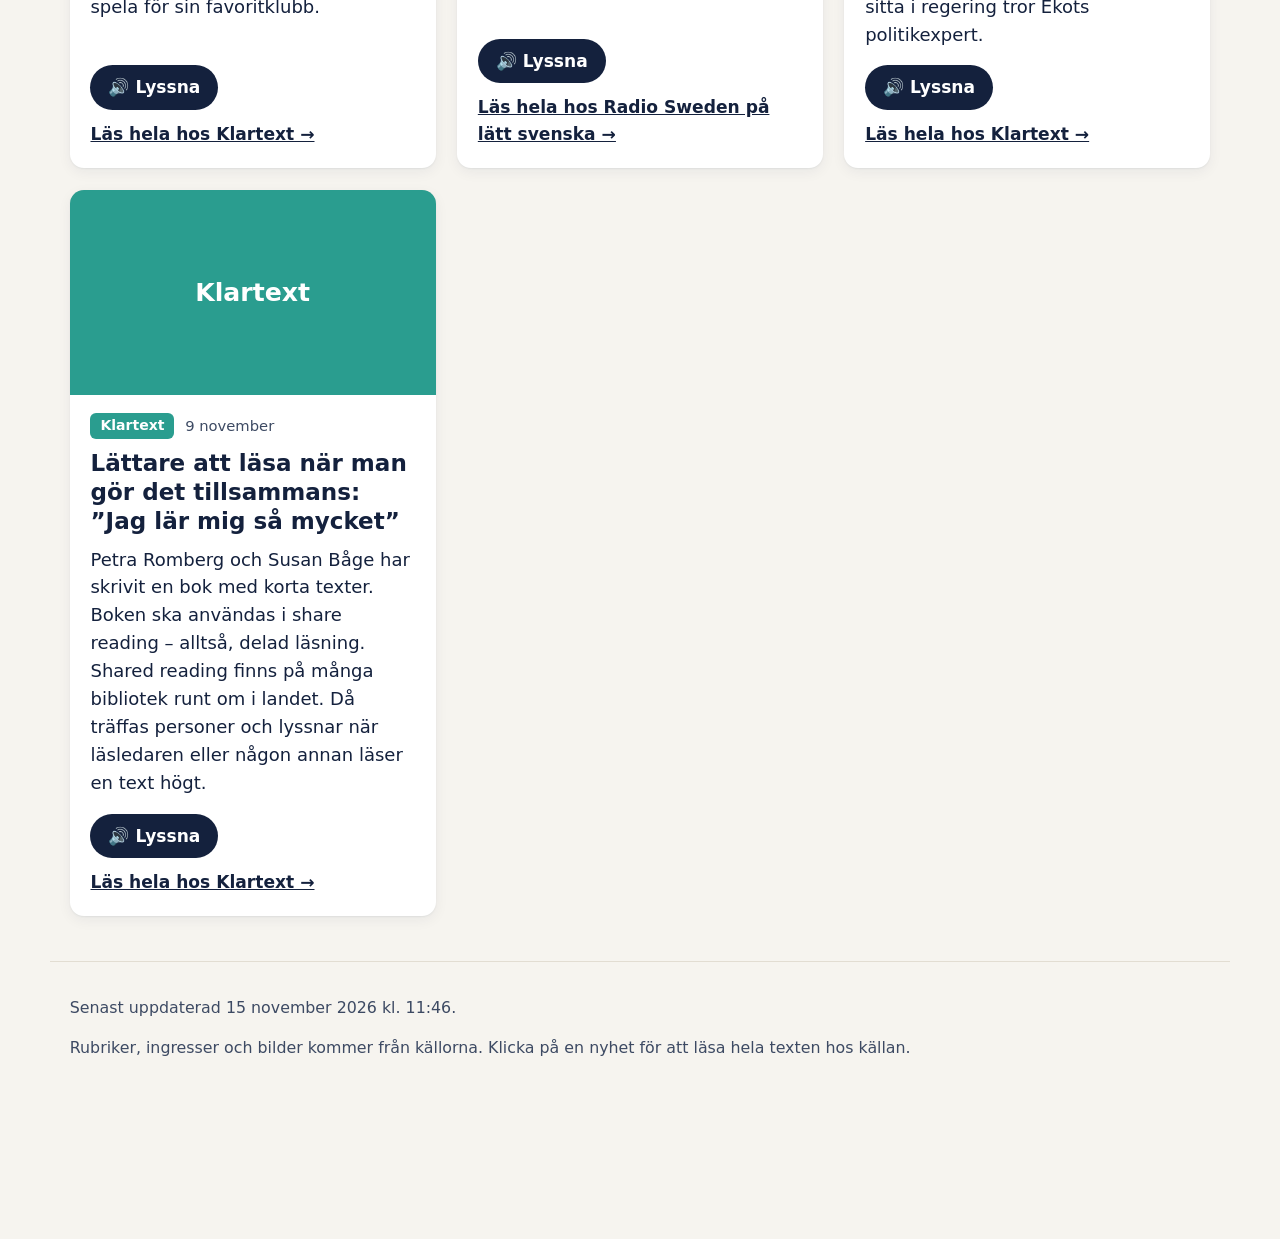
==== commit e16f6c40: "Lägg till veckans nyhetsquiz med elev- och lärarversion Co-Authored-By: Claude Opus 5.5 <noreply@ant" ====
--- a/index.html
+++ b/index.html
@@ -18,9 +18,12 @@
         <h1>Lätt nytt</h1>
         <p class="tagline">Nyheter på lätt svenska. Läs eller lyssna.</p>
       </div>
-      <button id="playAll" class="btn btn-primary" type="button">
-        <span aria-hidden="true">▶</span> Lyssna på alla
-      </button>
+      <div class="top-actions">
+        <a href="quiz.html" class="btn btn-ghost btn-quiz">📝 Nyhetsquiz</a>
+        <button id="playAll" class="btn btn-primary" type="button">
+          <span aria-hidden="true">▶</span> Lyssna på alla
+        </button>
+      </div>
     </div>
   </header>
 
--- a/style.css
+++ b/style.css
@@ -43,6 +43,8 @@
 .btn-primary { background: var(--accent); color: var(--accent-ink); font-size: 1.05rem; }
 .btn-primary:hover { filter: brightness(1.08); }
 .btn-ghost { background: #fff; color: var(--ink); border: 2px solid var(--line); padding: .45rem .9rem; }
+.top-actions { display: flex; gap: .6rem; flex-wrap: wrap; align-items: center; }
+.btn-quiz { text-decoration: none; display: inline-flex; align-items: center; font-size: 1.05rem; padding: .55rem 1.1rem; }
 .btn:focus-visible, .ctrl:focus-visible, .chip:focus-visible, a:focus-visible { outline: 3px solid var(--accent); outline-offset: 2px; }
 
 /* Verktygsrad */
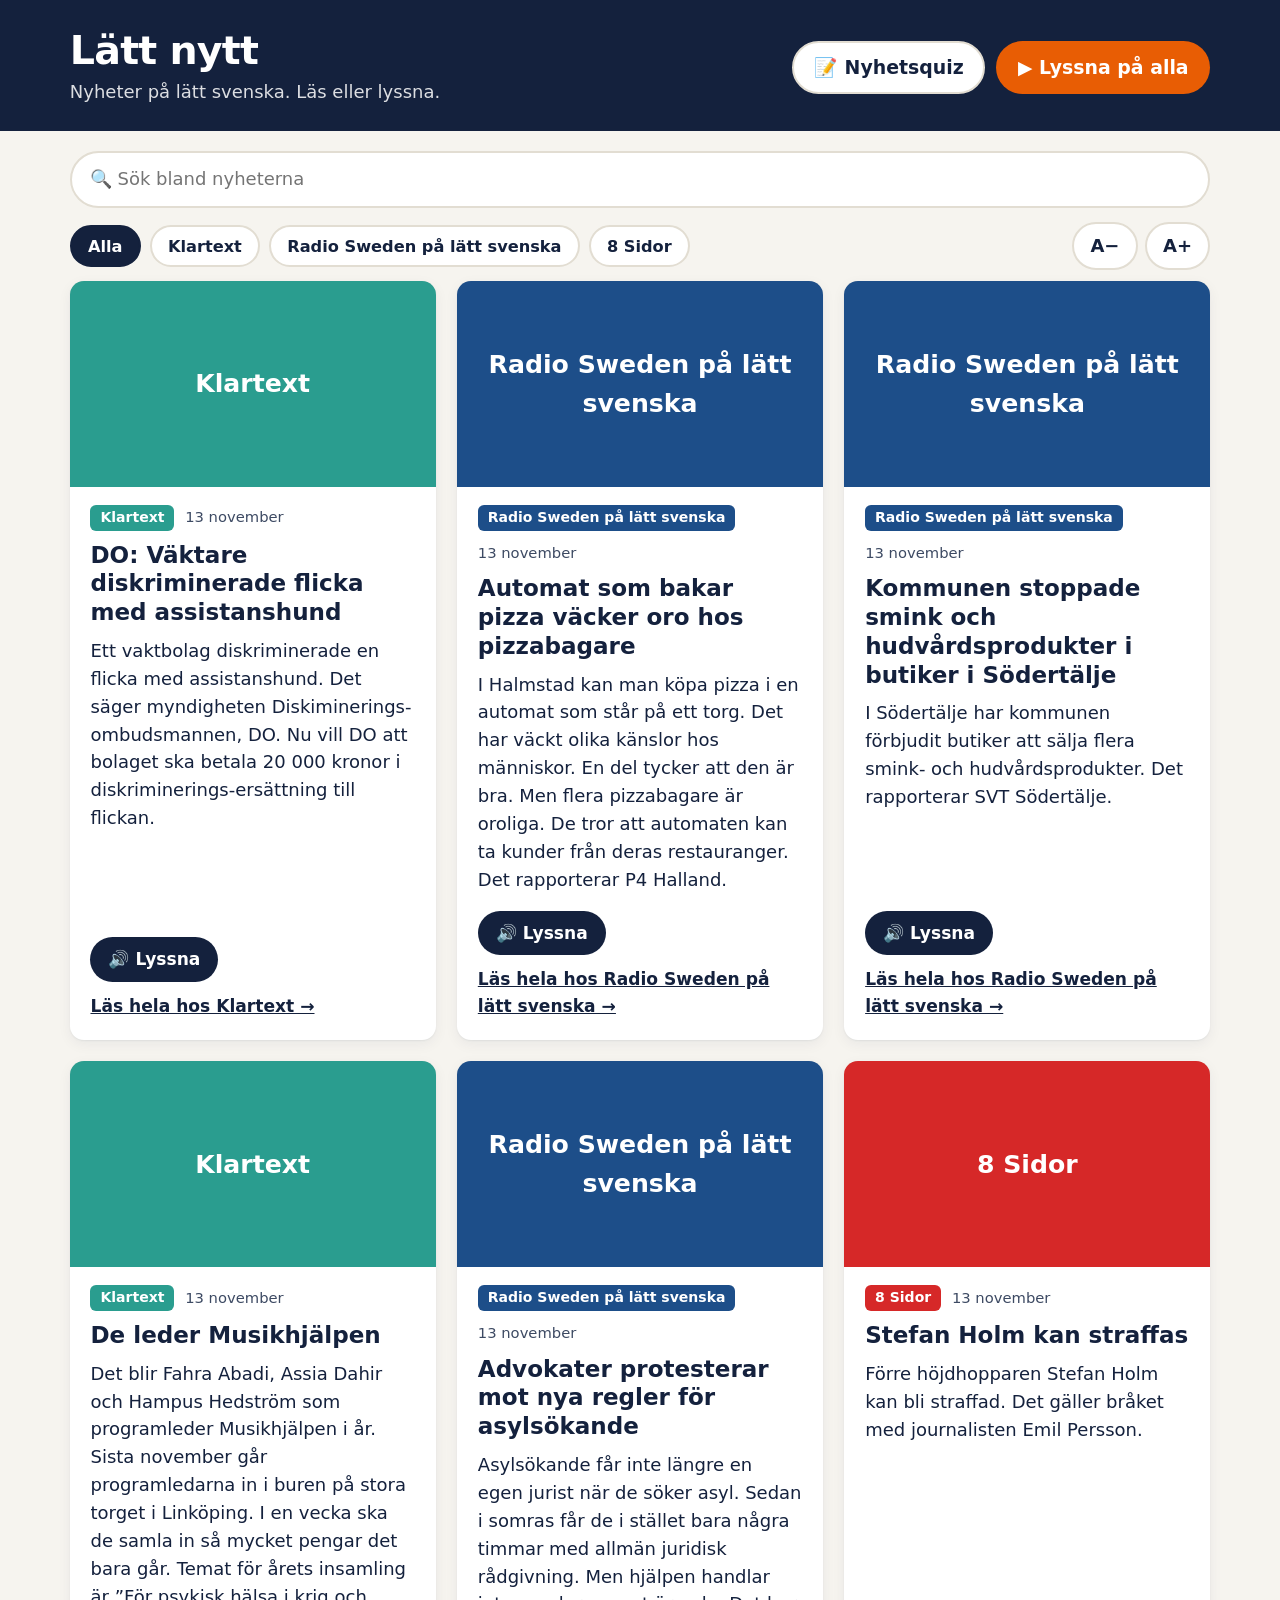
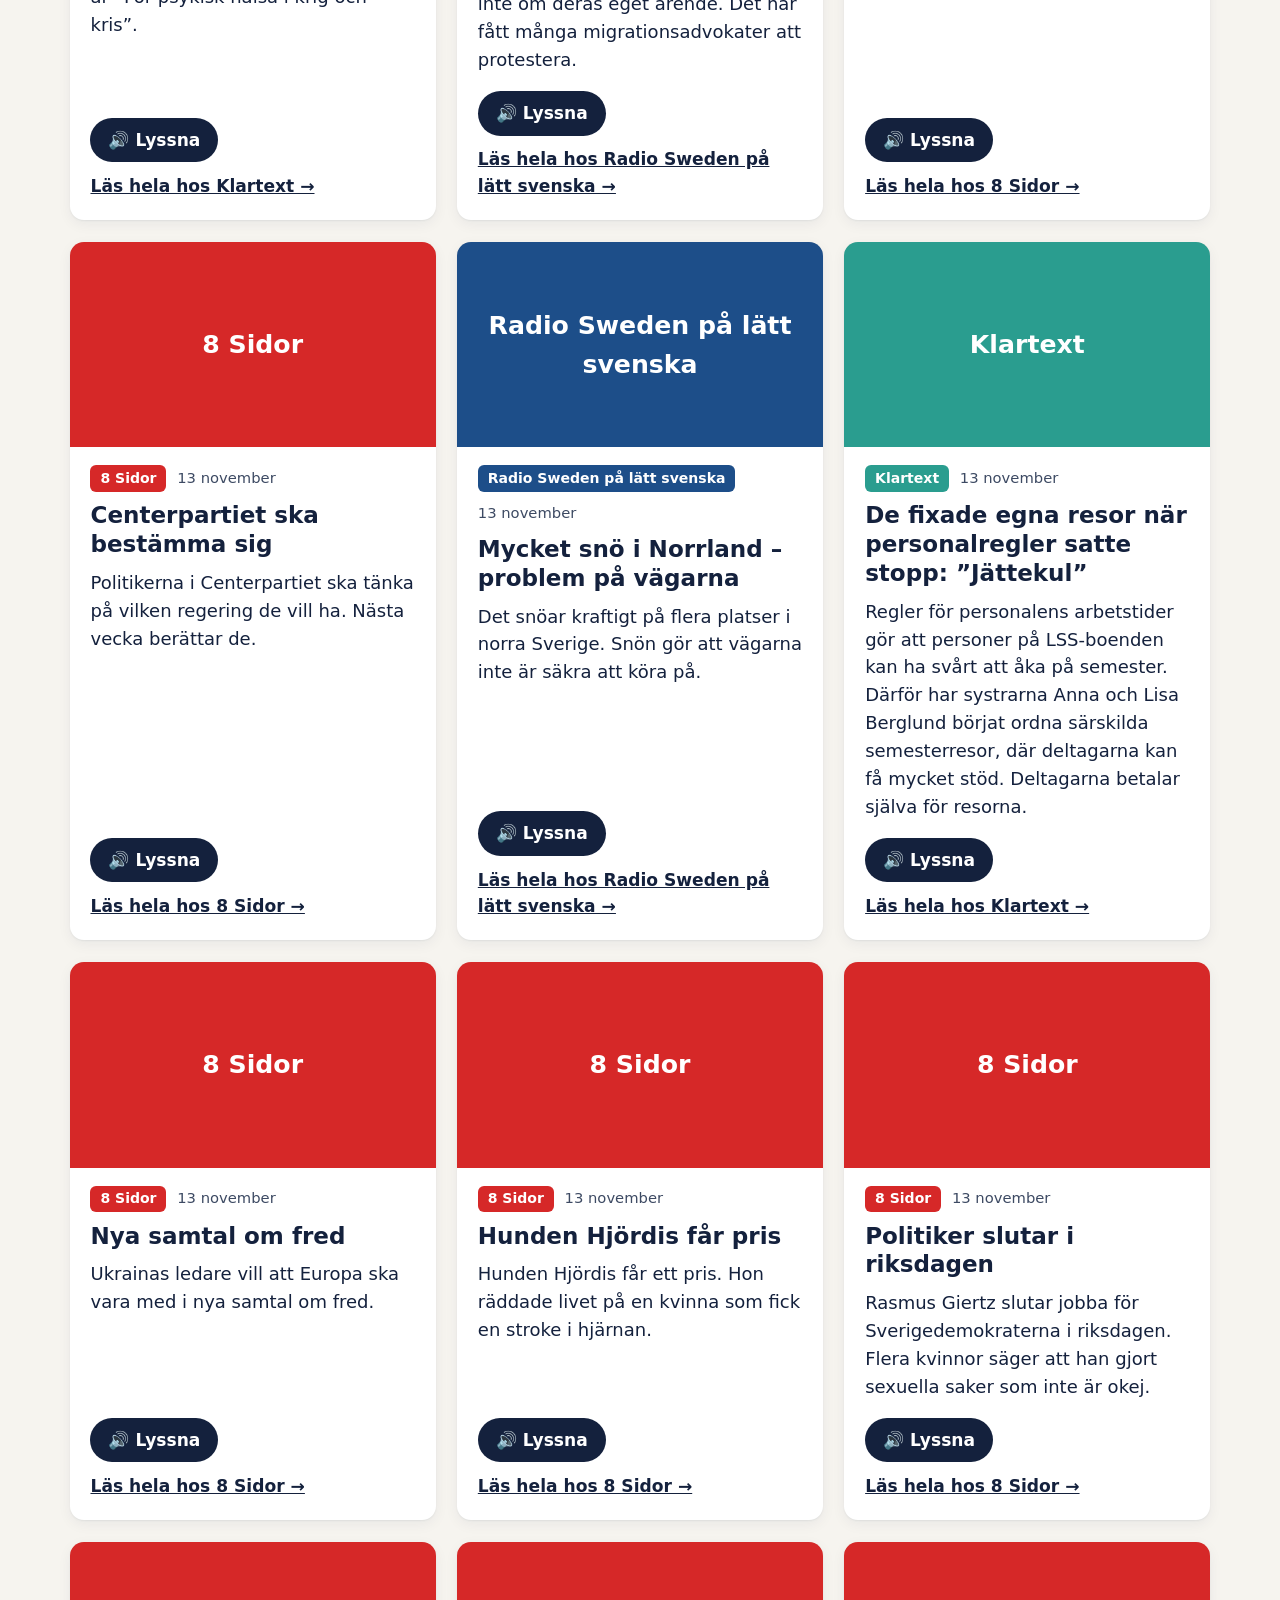
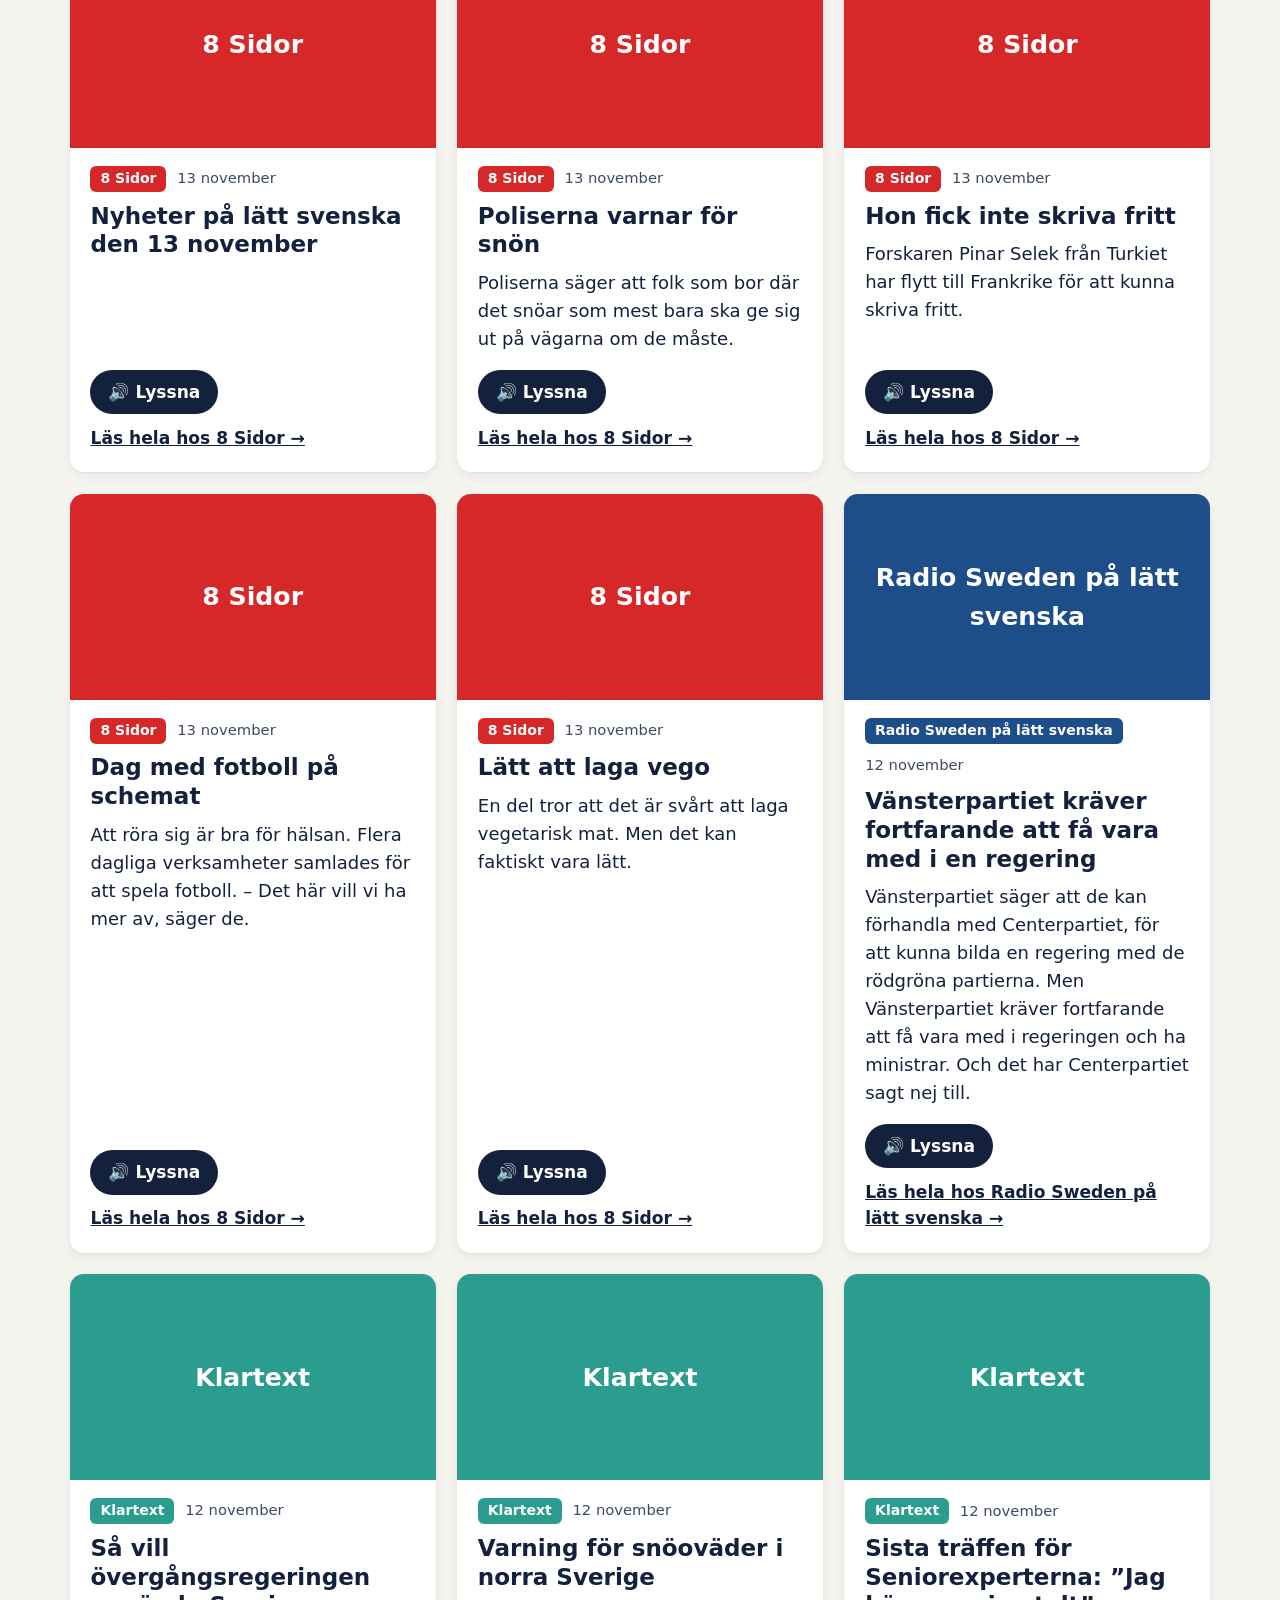
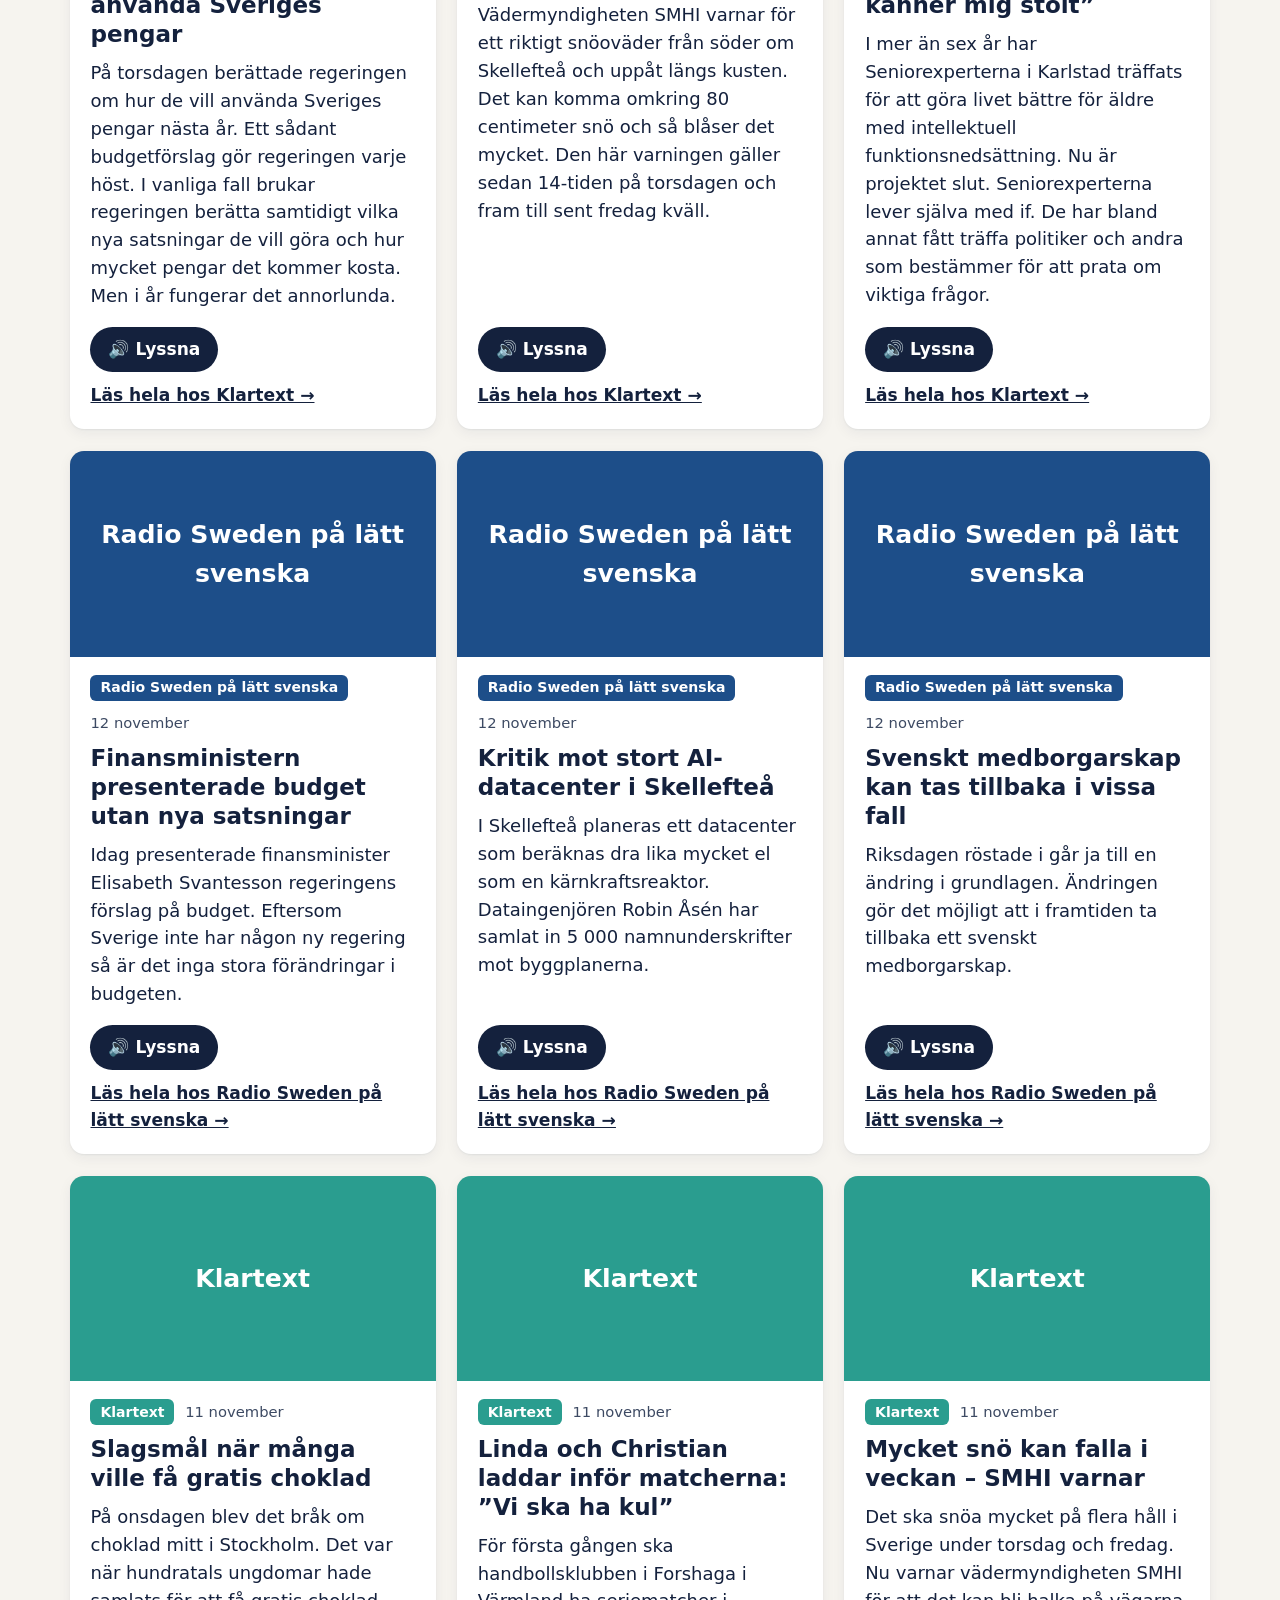
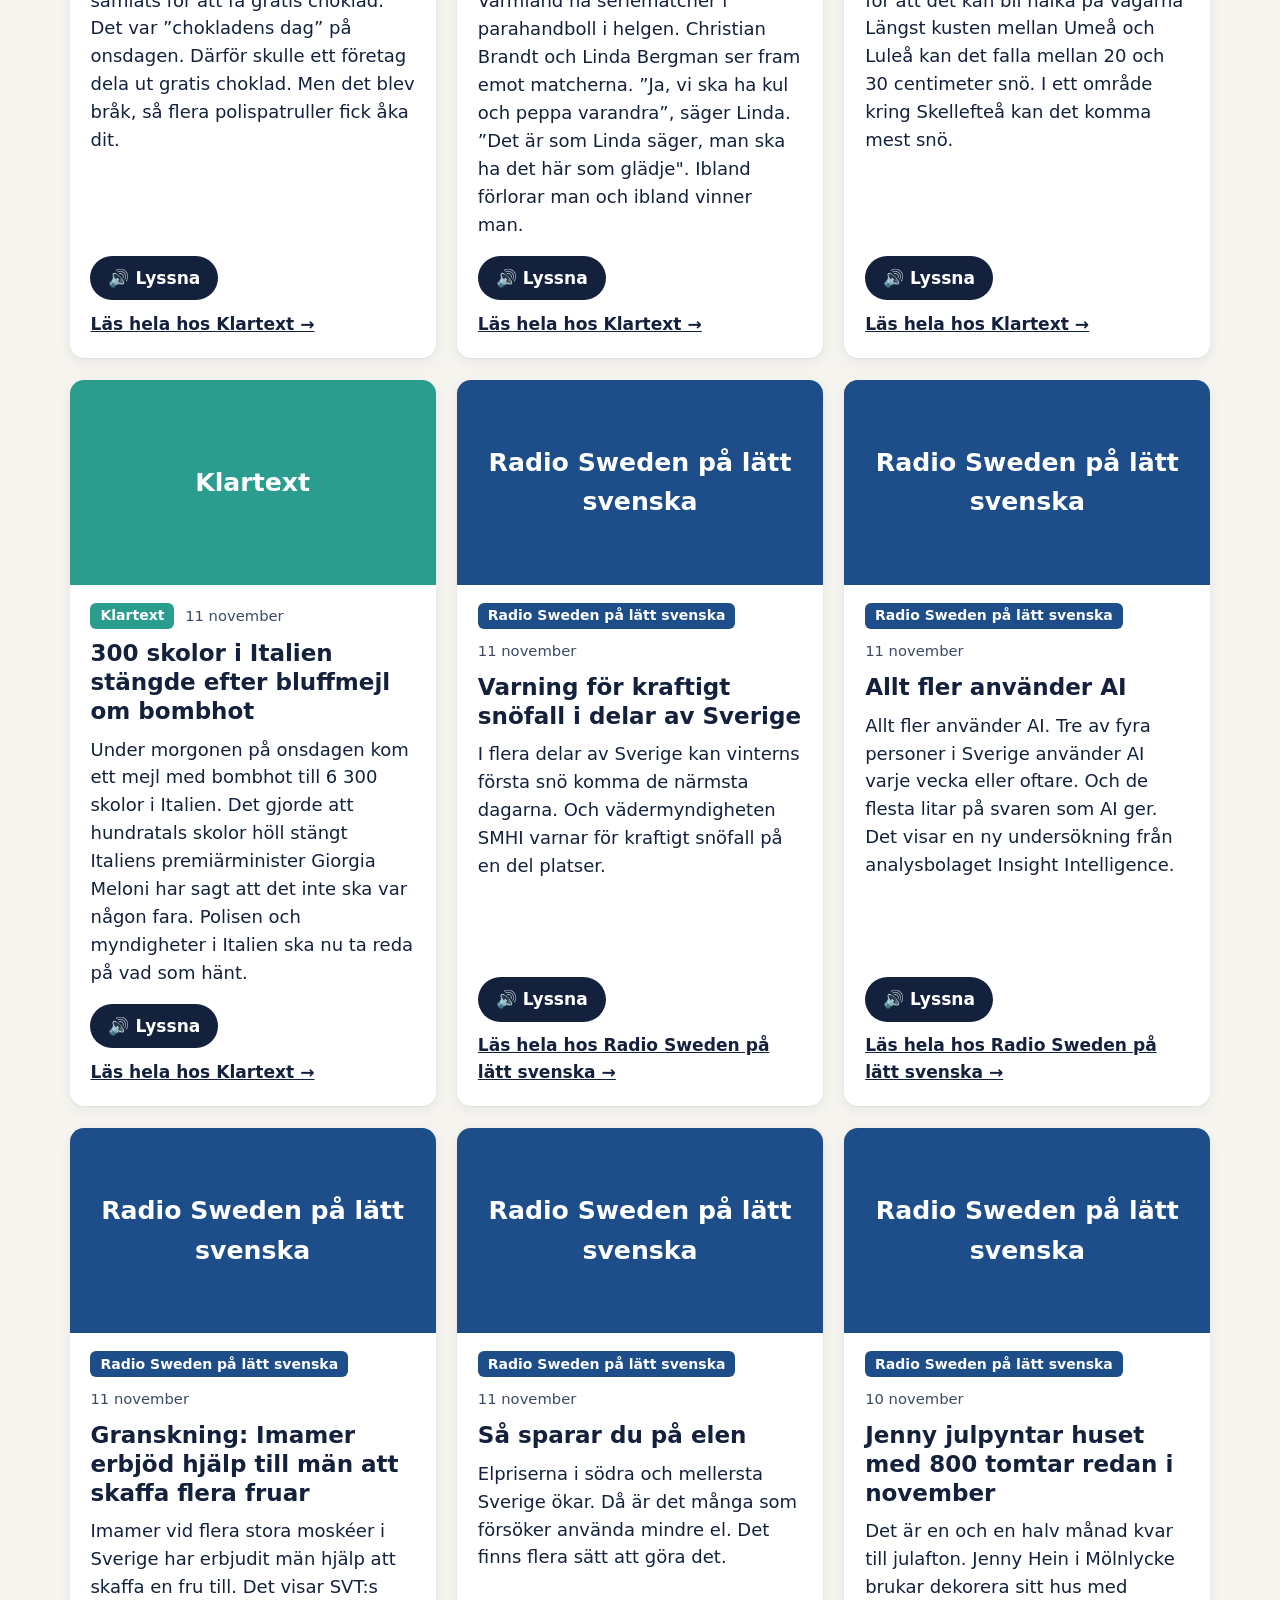
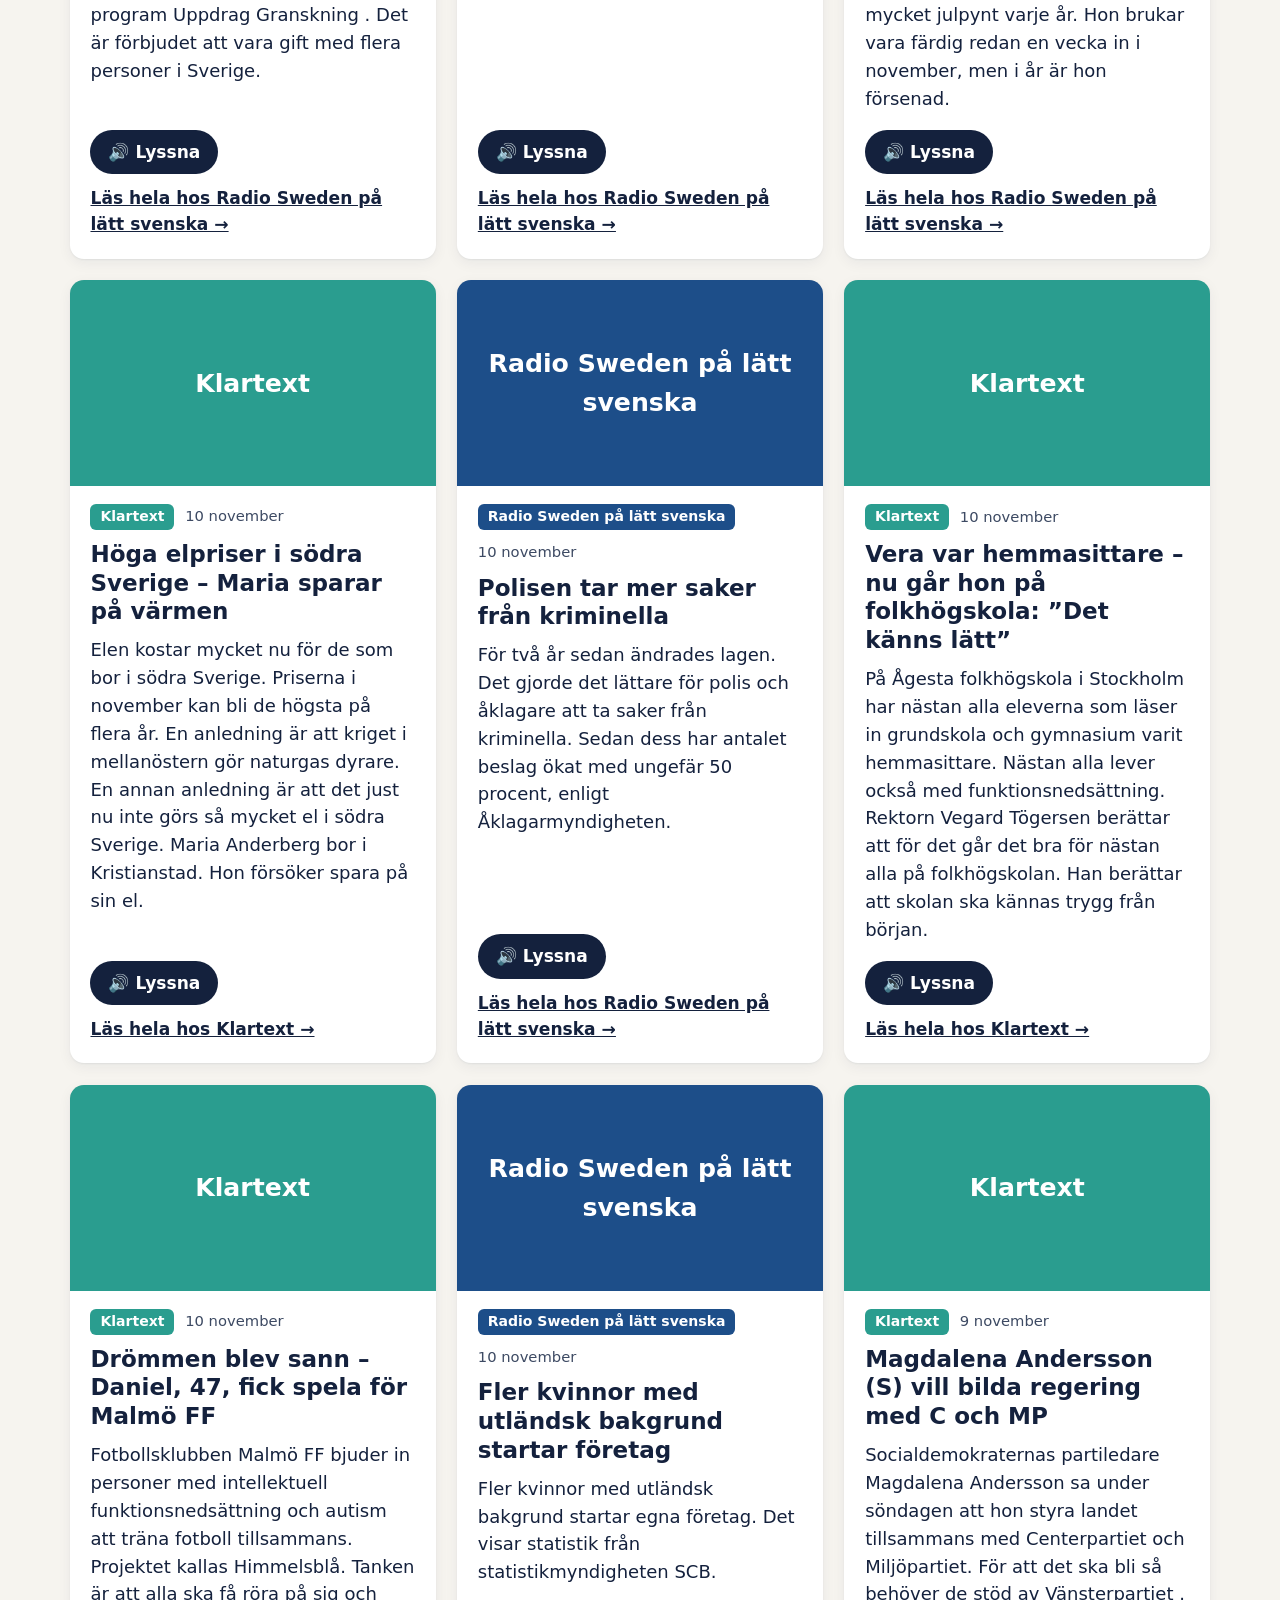
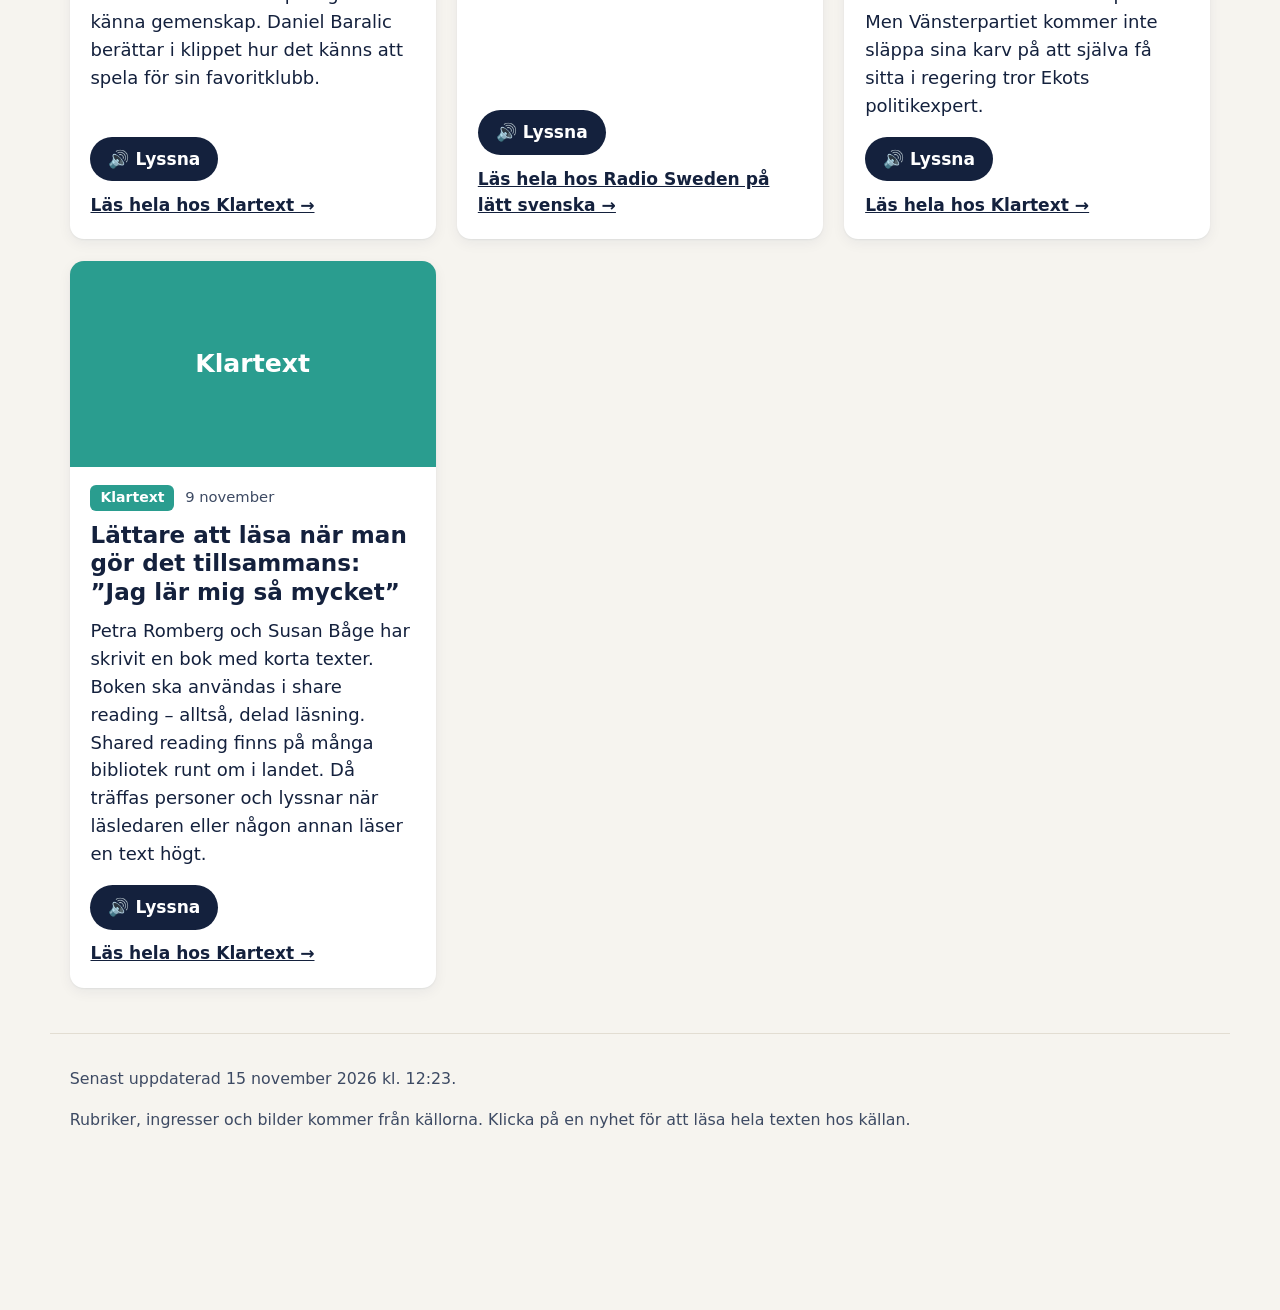
==== commit 5a91b9a0: "Eleverna letar själva: sökfält, två veckors nyheter och quiz utan nyhetstexter Co-Authored-By: Claud" ====
--- a/index.html
+++ b/index.html
@@ -28,6 +28,10 @@
   </header>
 
   <div class="wrap toolbar" role="region" aria-label="Inställningar">
+    <div class="search-wrap">
+      <label for="search" class="visually-hidden">Sök bland nyheterna</label>
+      <input id="search" type="search" placeholder="🔍 Sök bland nyheterna" autocomplete="off">
+    </div>
     <div id="filters" class="filters" role="group" aria-label="Välj källa"></div>
     <div class="settings">
       <button id="textSmaller" class="btn btn-ghost" type="button" aria-label="Mindre text">A−</button>
--- a/style.css
+++ b/style.css
@@ -57,6 +57,10 @@
 }
 .chip[aria-pressed="true"] { background: var(--ink); border-color: var(--ink); color: #fff; }
 .settings { display: flex; gap: .4rem; }
+.search-wrap { flex: 1 1 100%; }
+#search { width: 100%; font: inherit; padding: .7rem 1rem; border: 2px solid var(--line); border-radius: 999px; background: #fff; min-height: 48px; }
+#search:focus { outline: 3px solid var(--accent); outline-offset: 1px; border-color: transparent; }
+.visually-hidden { position: absolute; width: 1px; height: 1px; overflow: hidden; clip: rect(0 0 0 0); }
 
 .status { color: var(--ink-soft); }
 
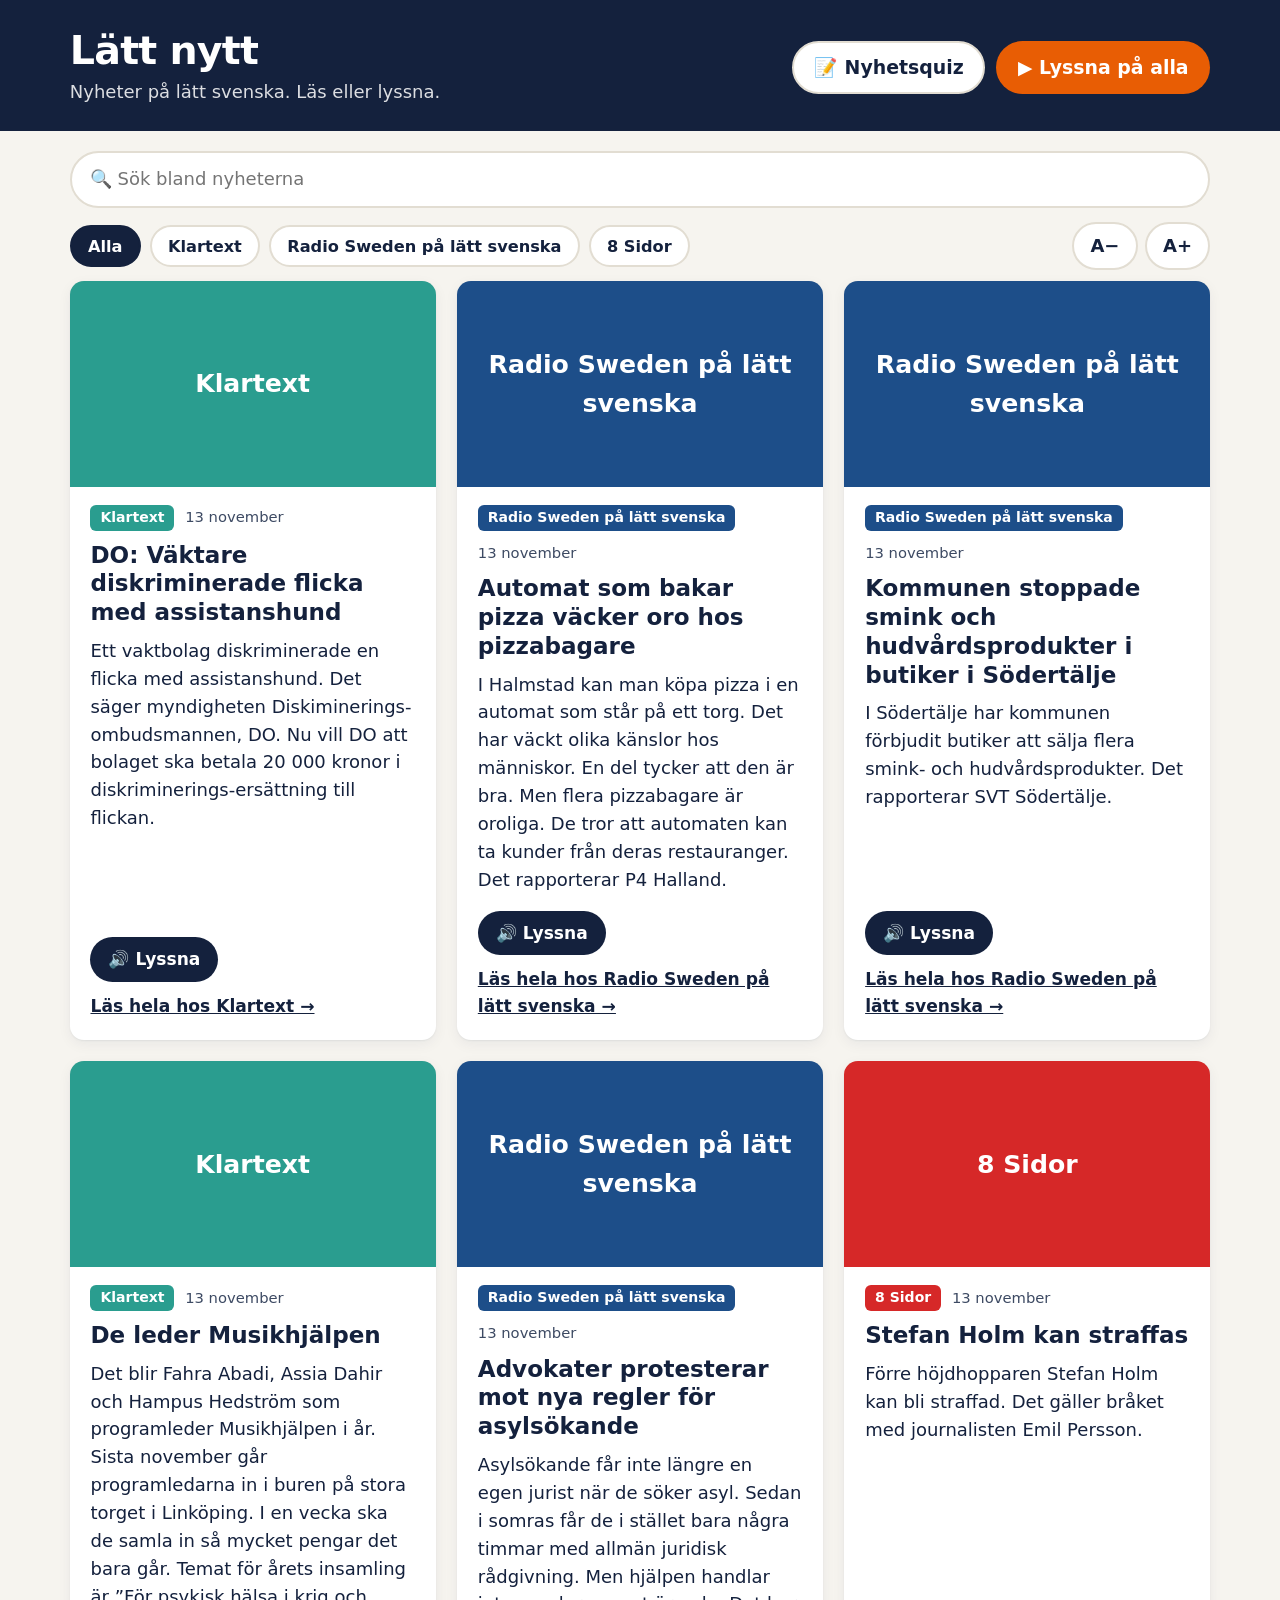
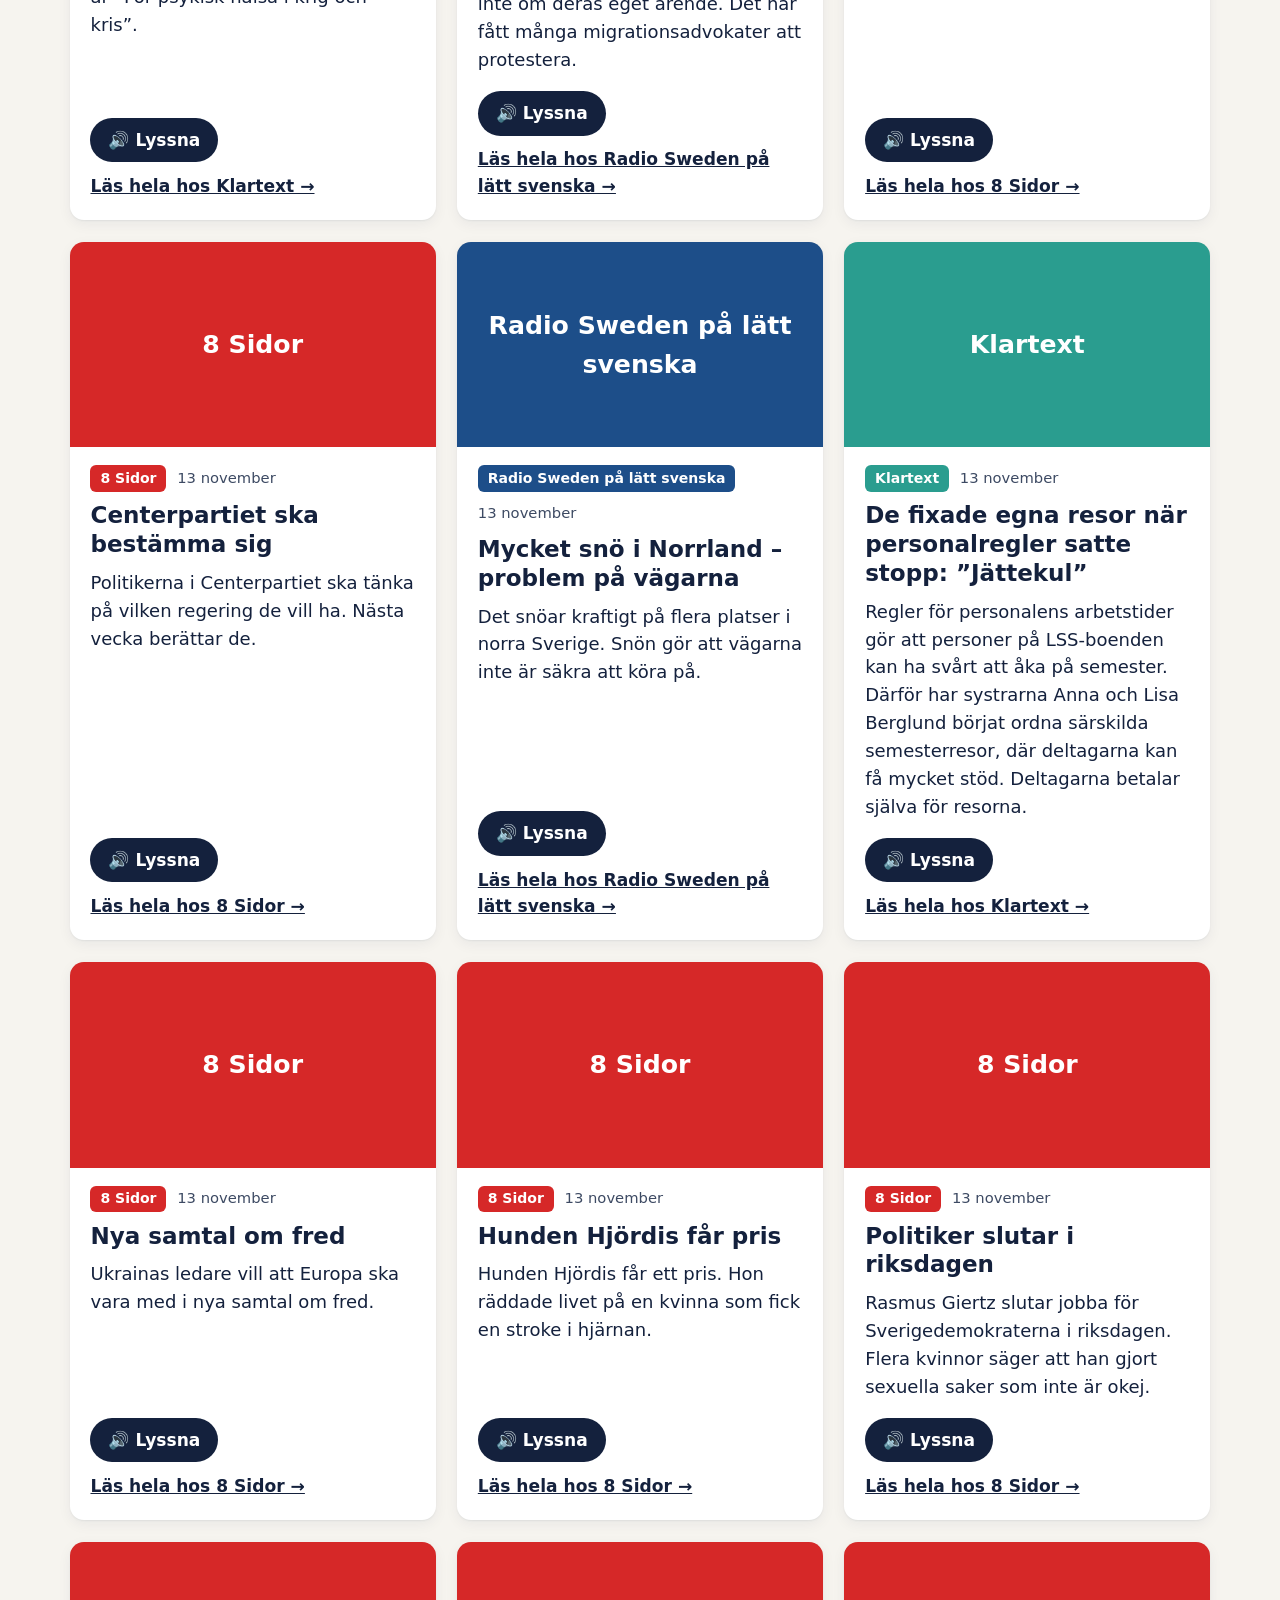
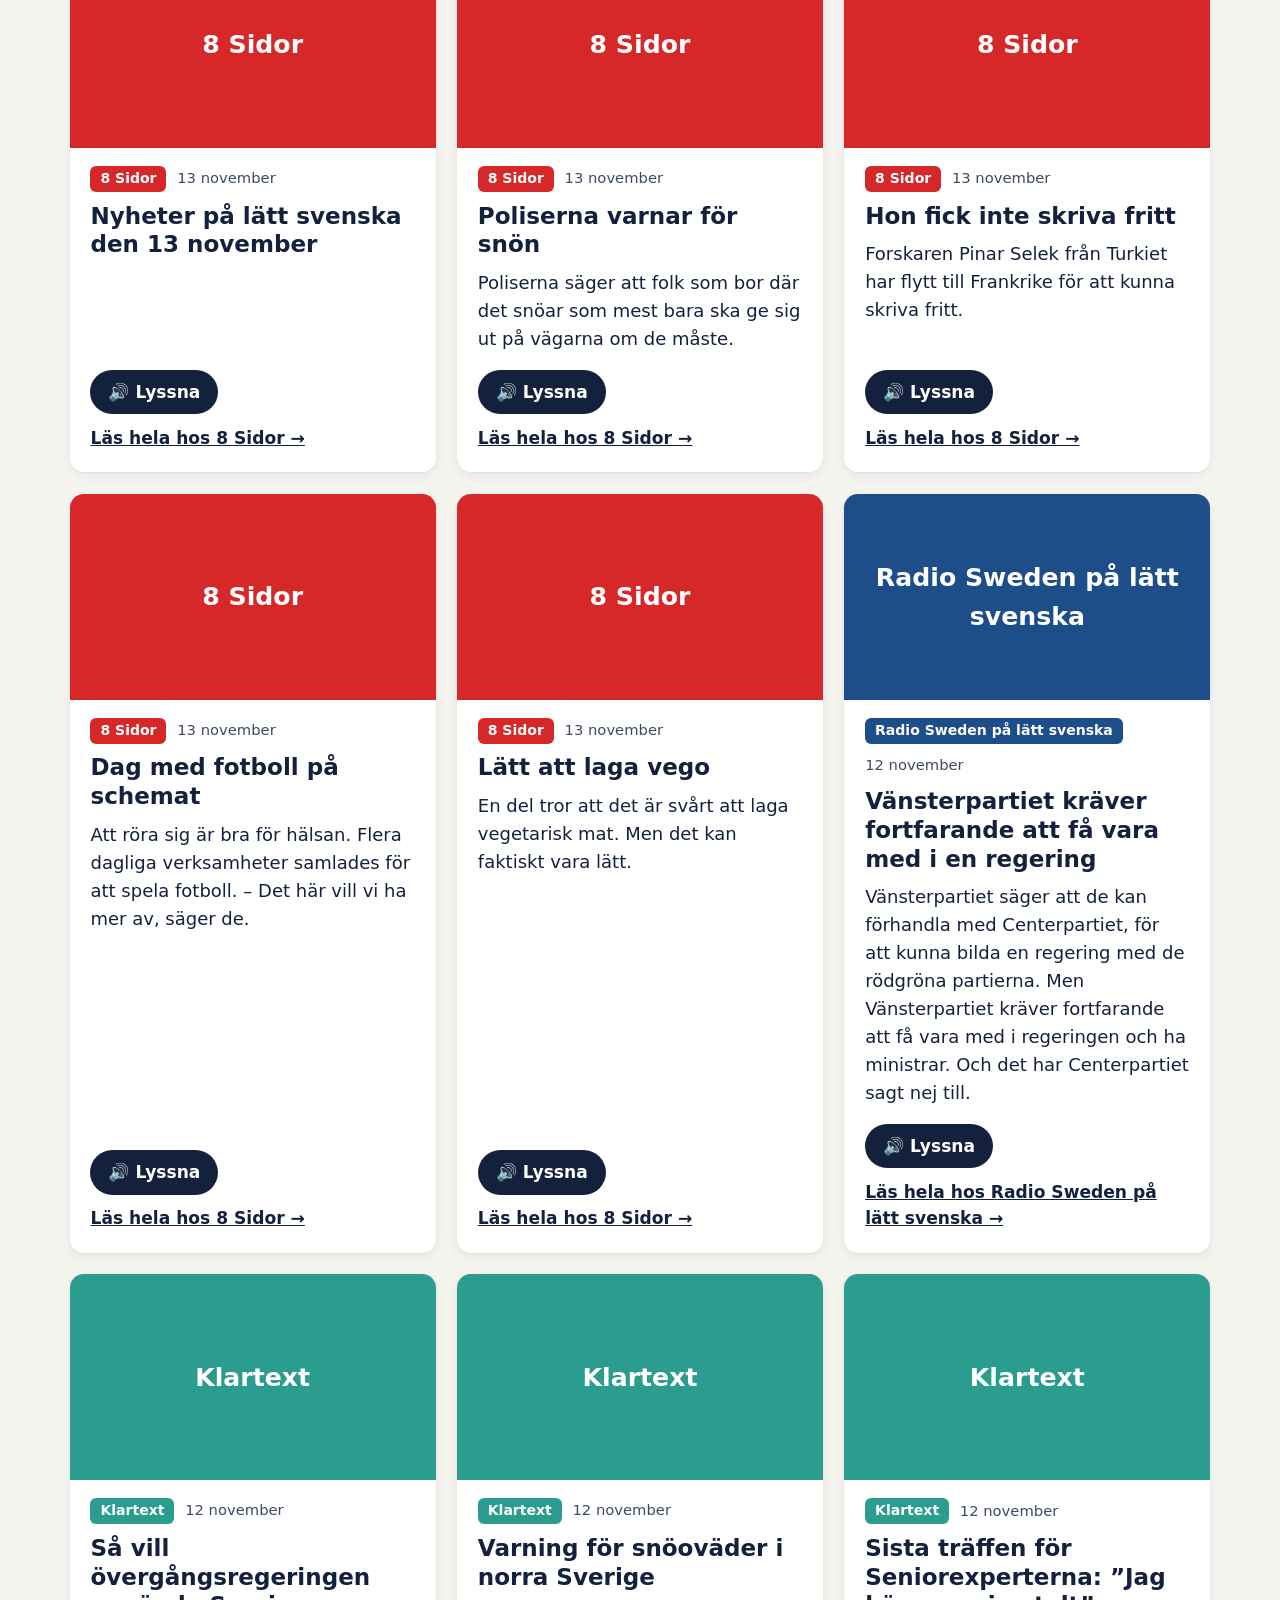
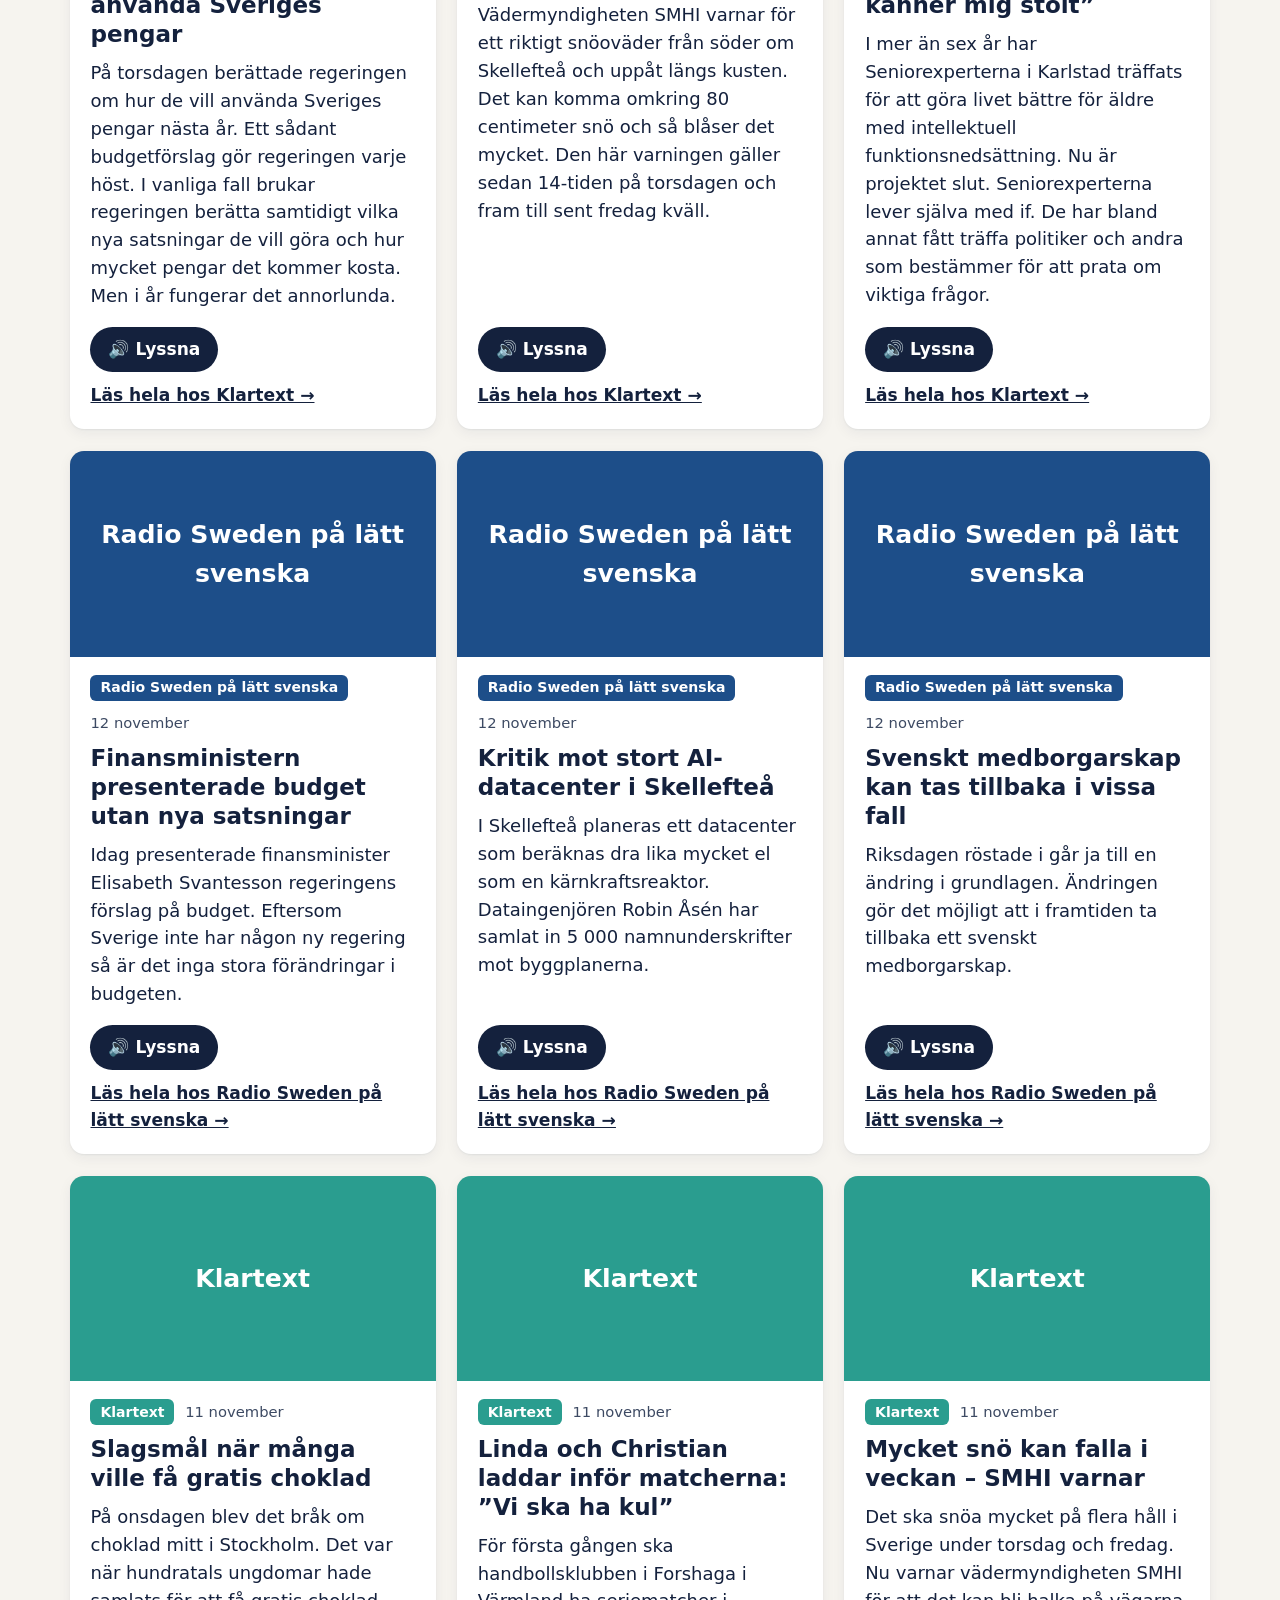
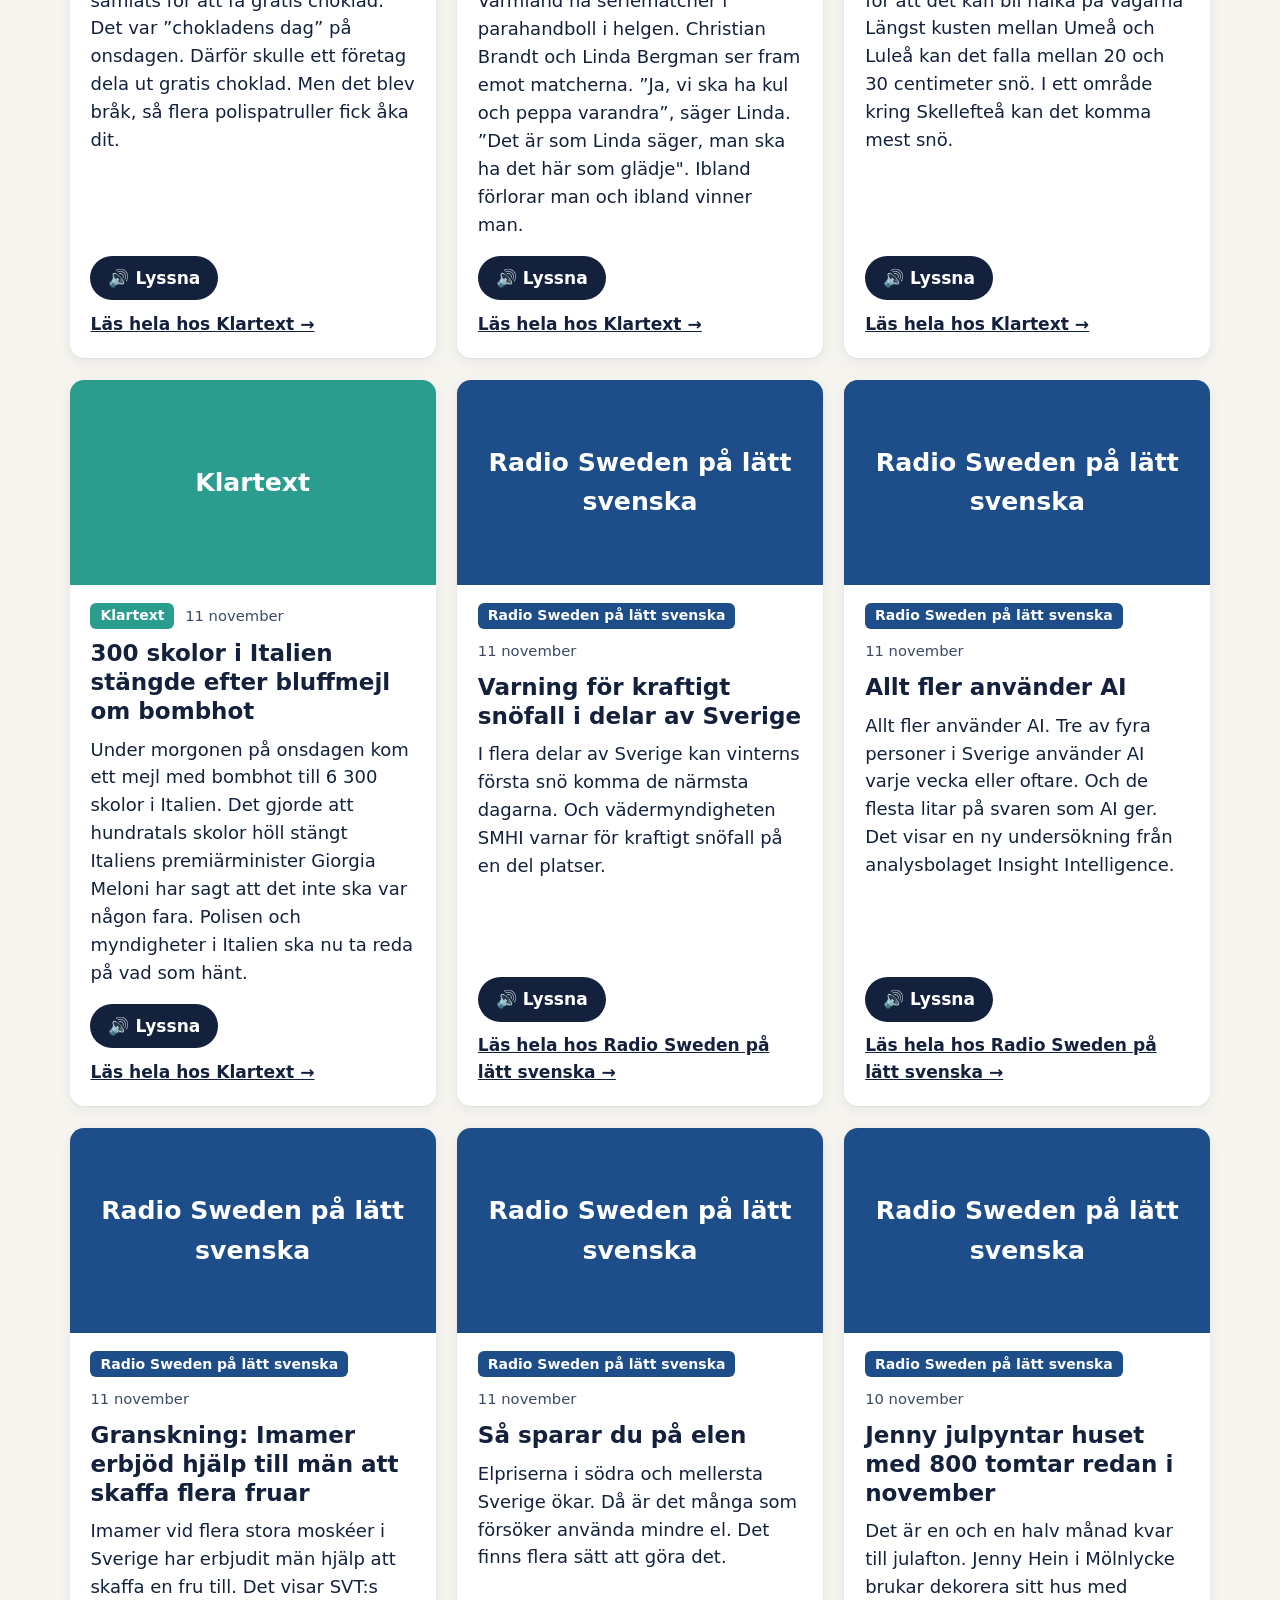
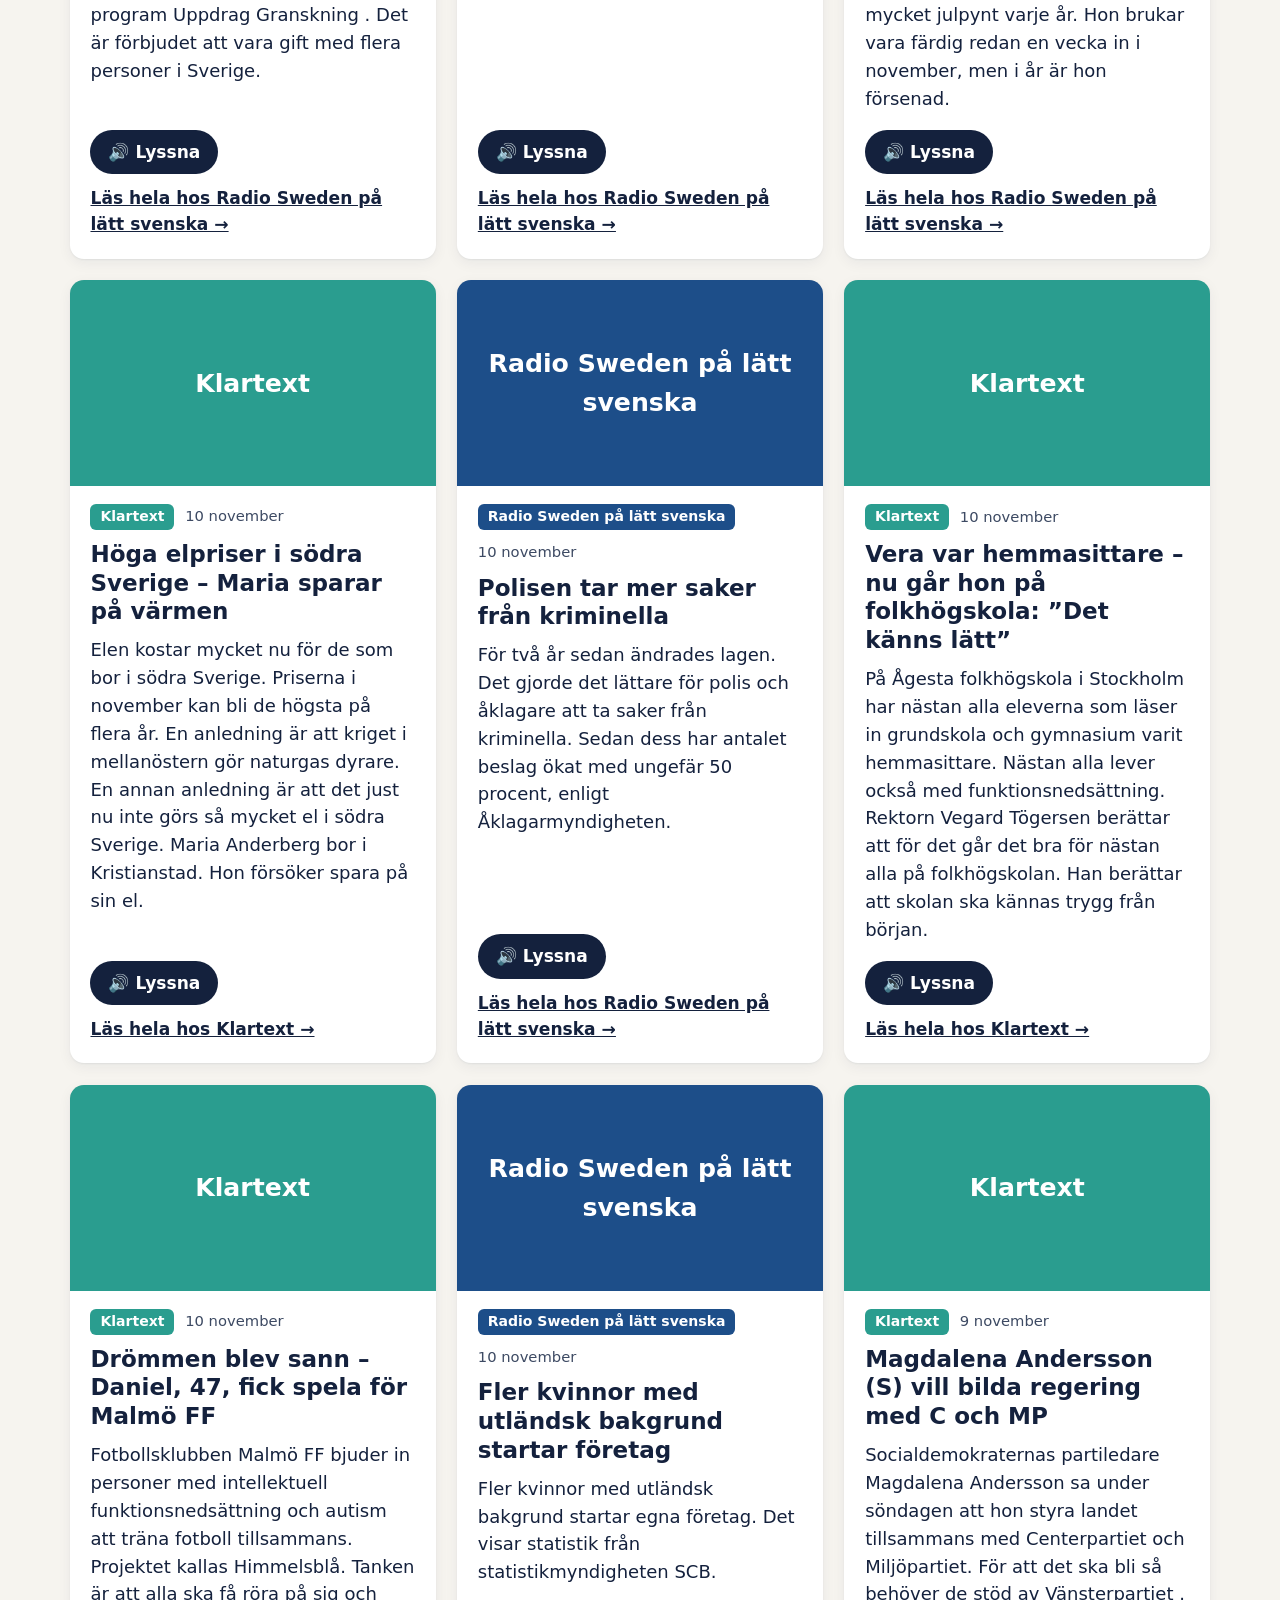
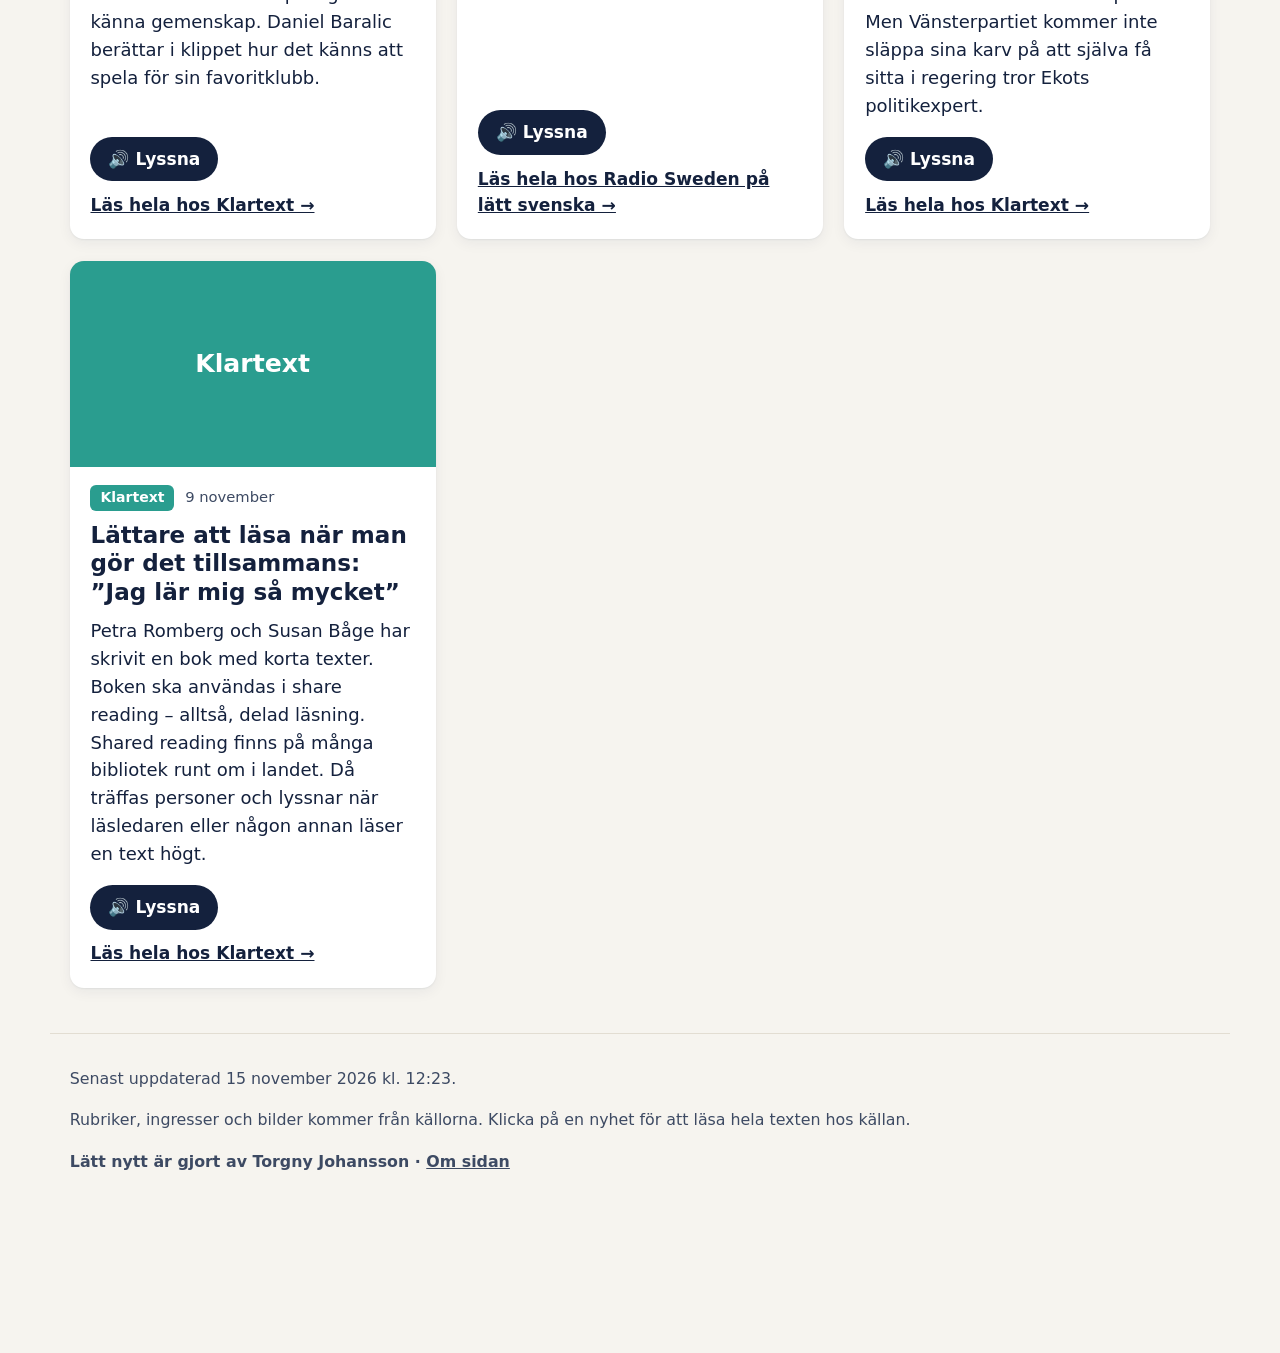
==== commit 5c9a4d43: "Lägg till sidan Om Lätt nytt och rad i sidfoten Co-Authored-By: Claude Opus 5.5 <noreply@anthropic.c" ====
--- a/index.html
+++ b/index.html
@@ -7,7 +7,7 @@
   <meta name="description" content="Nyheter på lätt svenska som du kan läsa eller lyssna på.">
   <meta name="theme-color" content="#14213d">
   <link rel="icon" href="data:image/svg+xml,<svg xmlns='http://www.w3.org/2000/svg' viewBox='0 0 100 100'><text y='.9em' font-size='90'>📰</text></svg>">
-  <link rel="stylesheet" href="style.css">
+  <link rel="stylesheet" href="style.css?v=202611151344">
 </head>
 <body>
   <a class="skip" href="#news">Hoppa till nyheterna</a>
@@ -49,6 +49,7 @@
     <p>Rubriker, ingresser och bilder kommer från källorna. Klicka på en nyhet för att läsa hela texten hos källan.</p>
     <p id="sourceStatus" class="small"></p>
     <p id="visits" class="small" hidden></p>
+    <p class="credit">Lätt nytt är gjort av Torgny Johansson · <a href="about.html">Om sidan</a></p>
   </footer>
 
   <!-- Spelaren visas när något läses upp -->
@@ -80,7 +81,7 @@
     </div>
   </div>
 
-  <script src="app.js"></script>
+  <script src="app.js?v=202611151344"></script>
 
   <!-- Besöksräknare (GoatCounter): inga cookies, inga personuppgifter.
        Statistiken finns på https://lattnytt.goatcounter.com -->
--- a/style.css
+++ b/style.css
@@ -102,6 +102,8 @@
 /* Sidfot */
 .foot { color: var(--ink-soft); font-size: .88rem; margin-top: 2.5rem; border-top: 1px solid var(--line); padding-top: 1rem; }
 .small { font-size: .8rem; }
+.credit { margin-top: 1rem; font-weight: 600; }
+.foot a { color: inherit; }
 
 /* Spelare */
 .player {
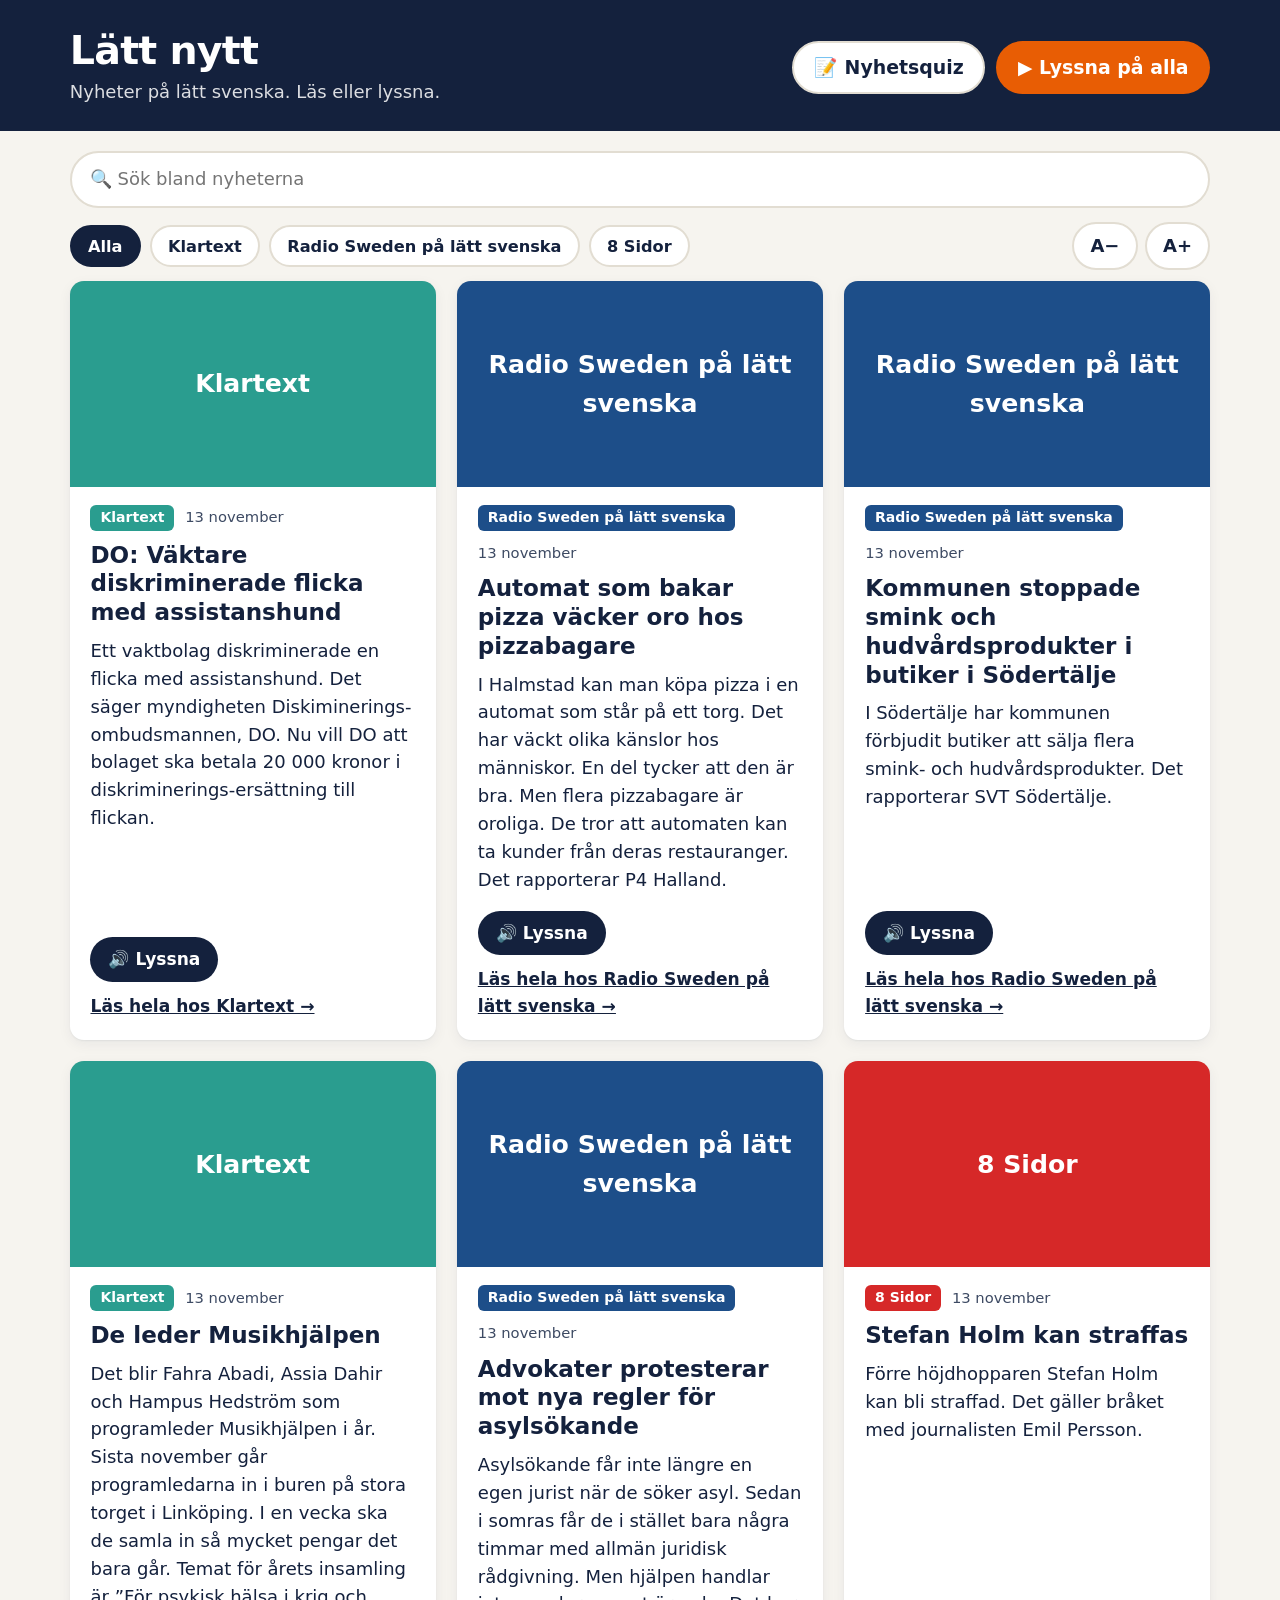
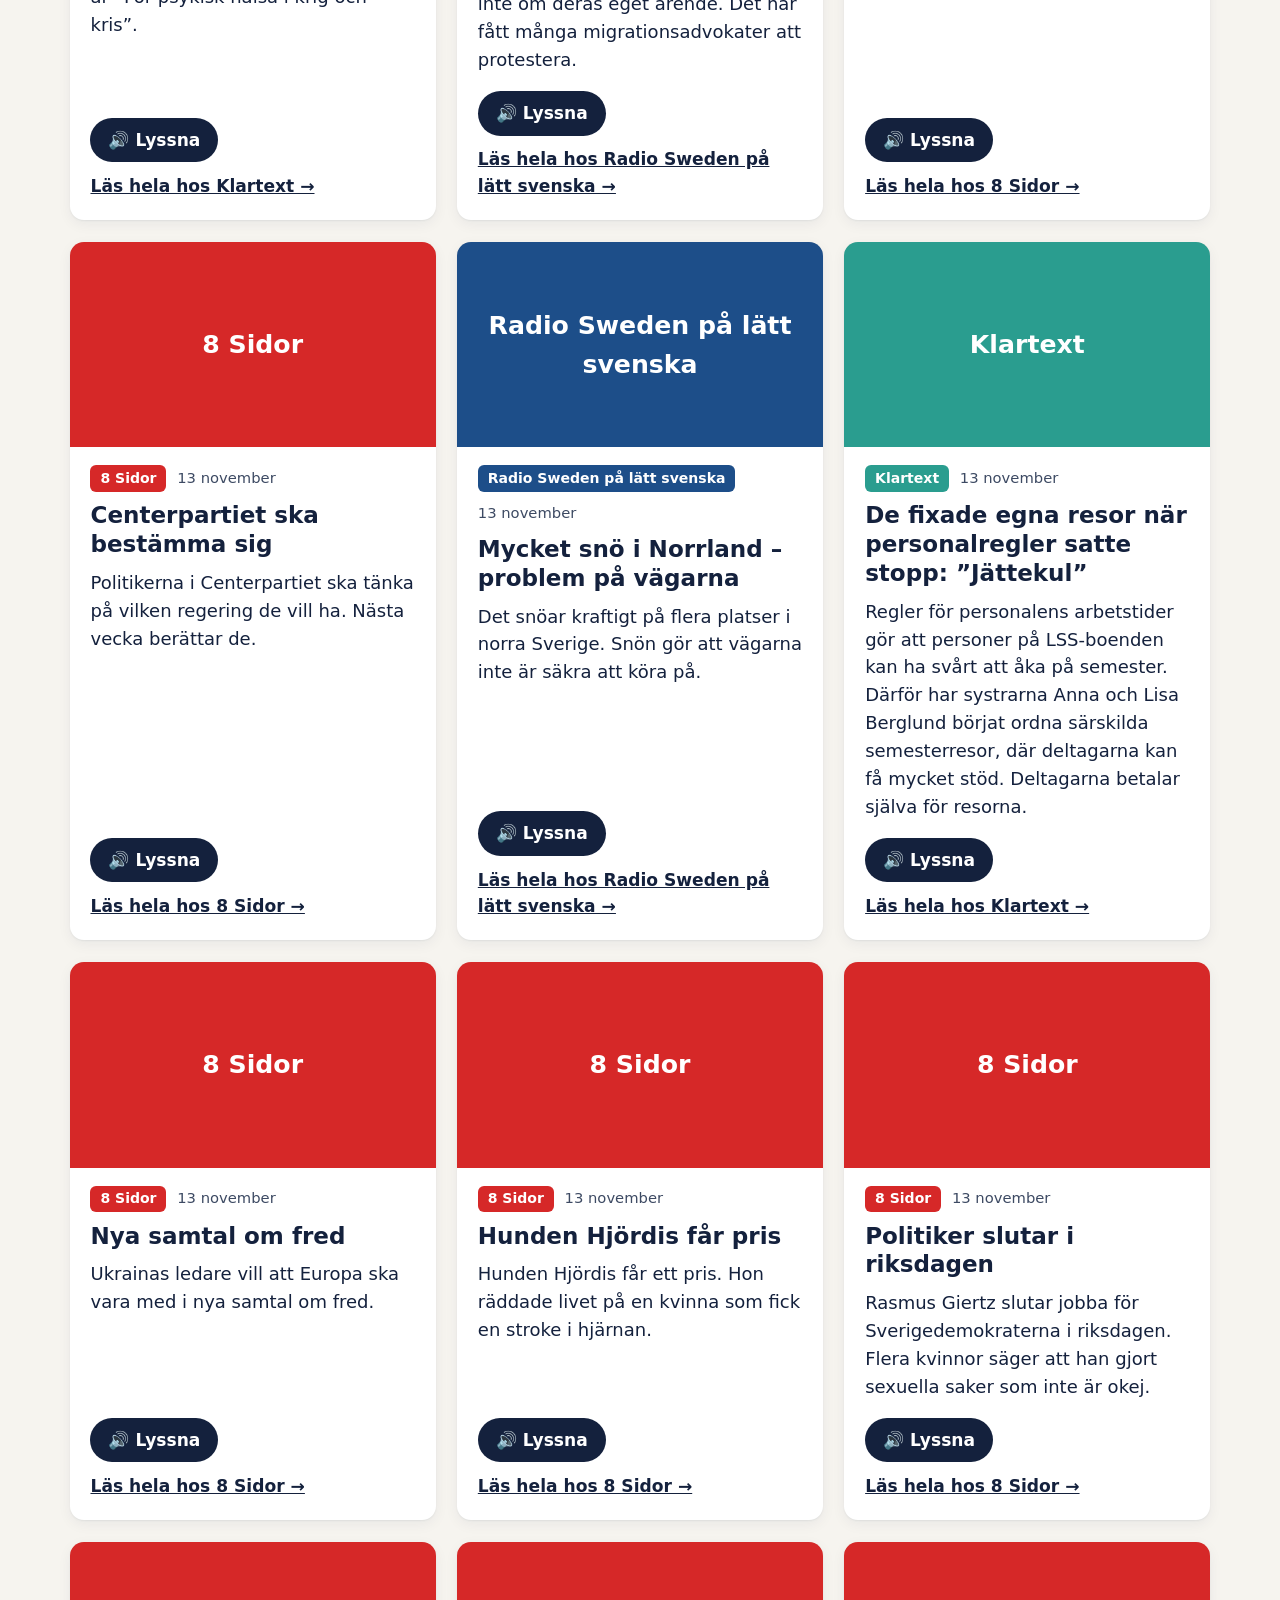
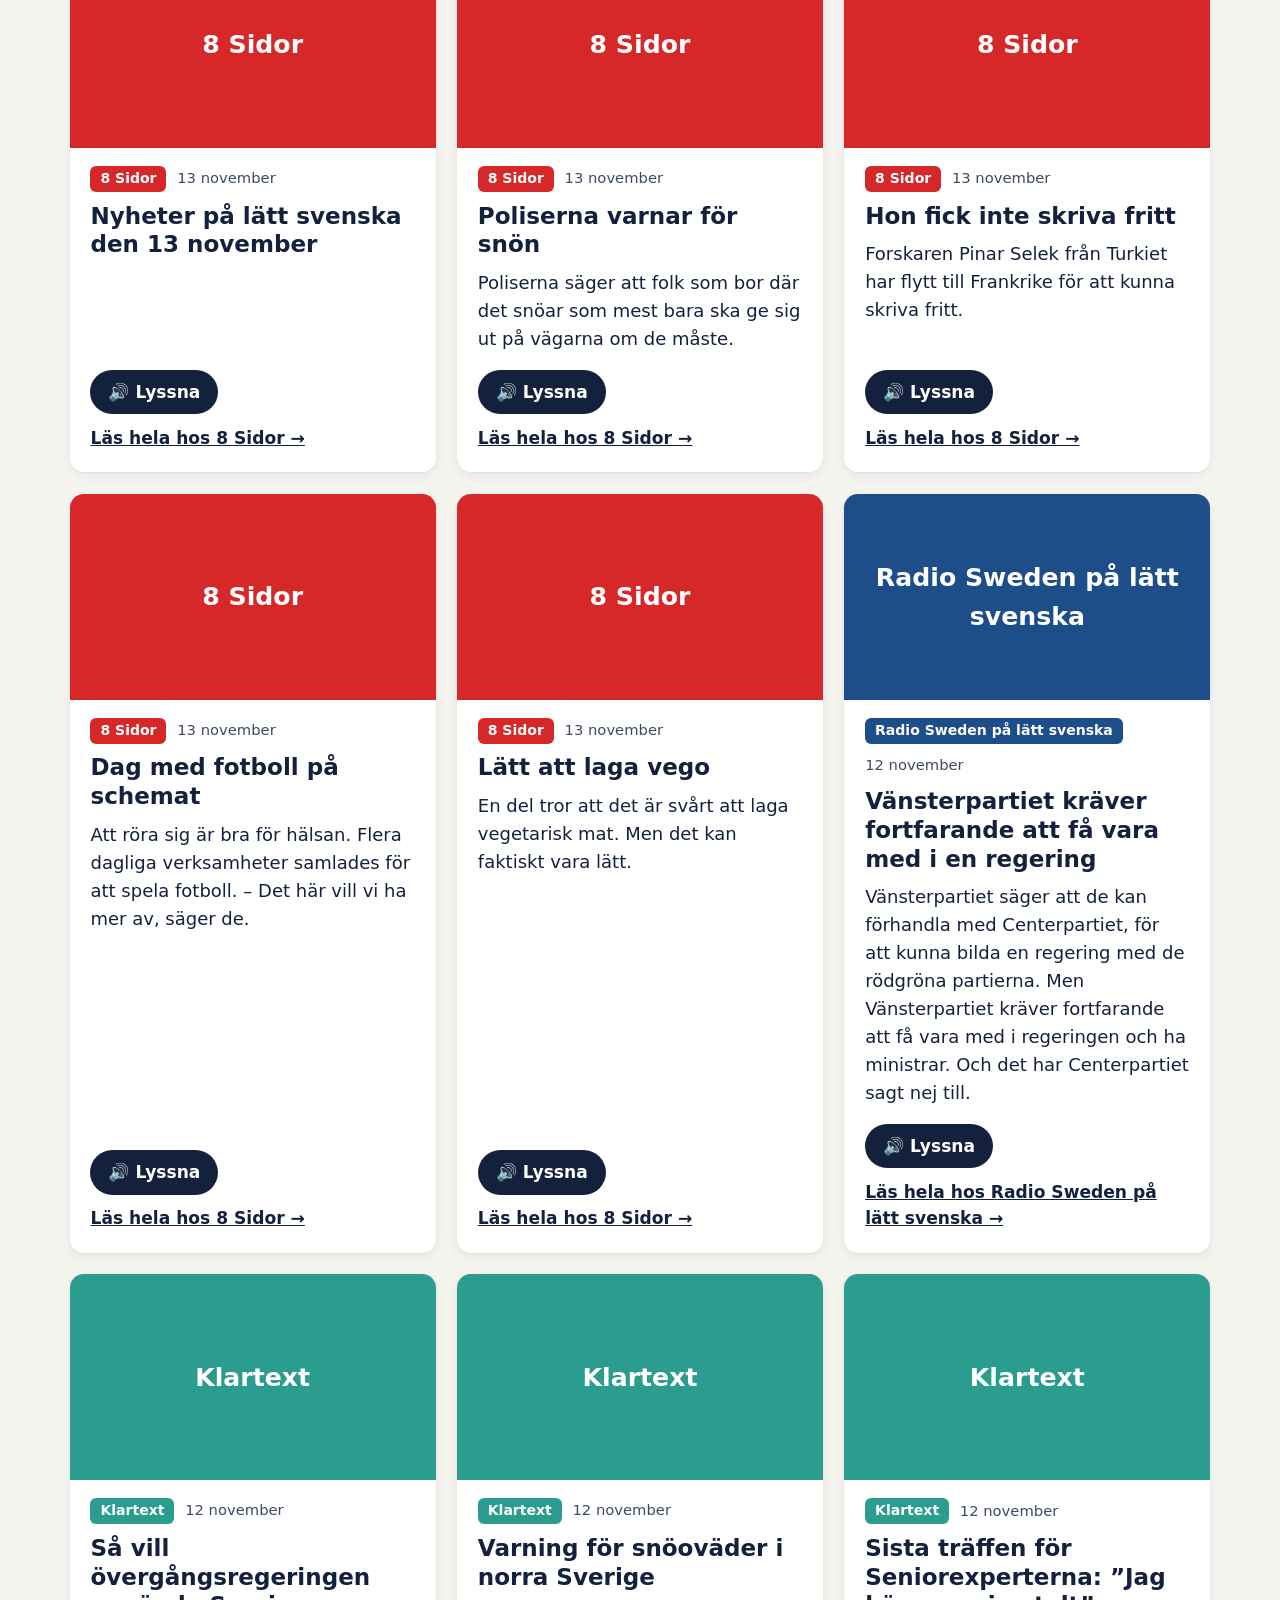
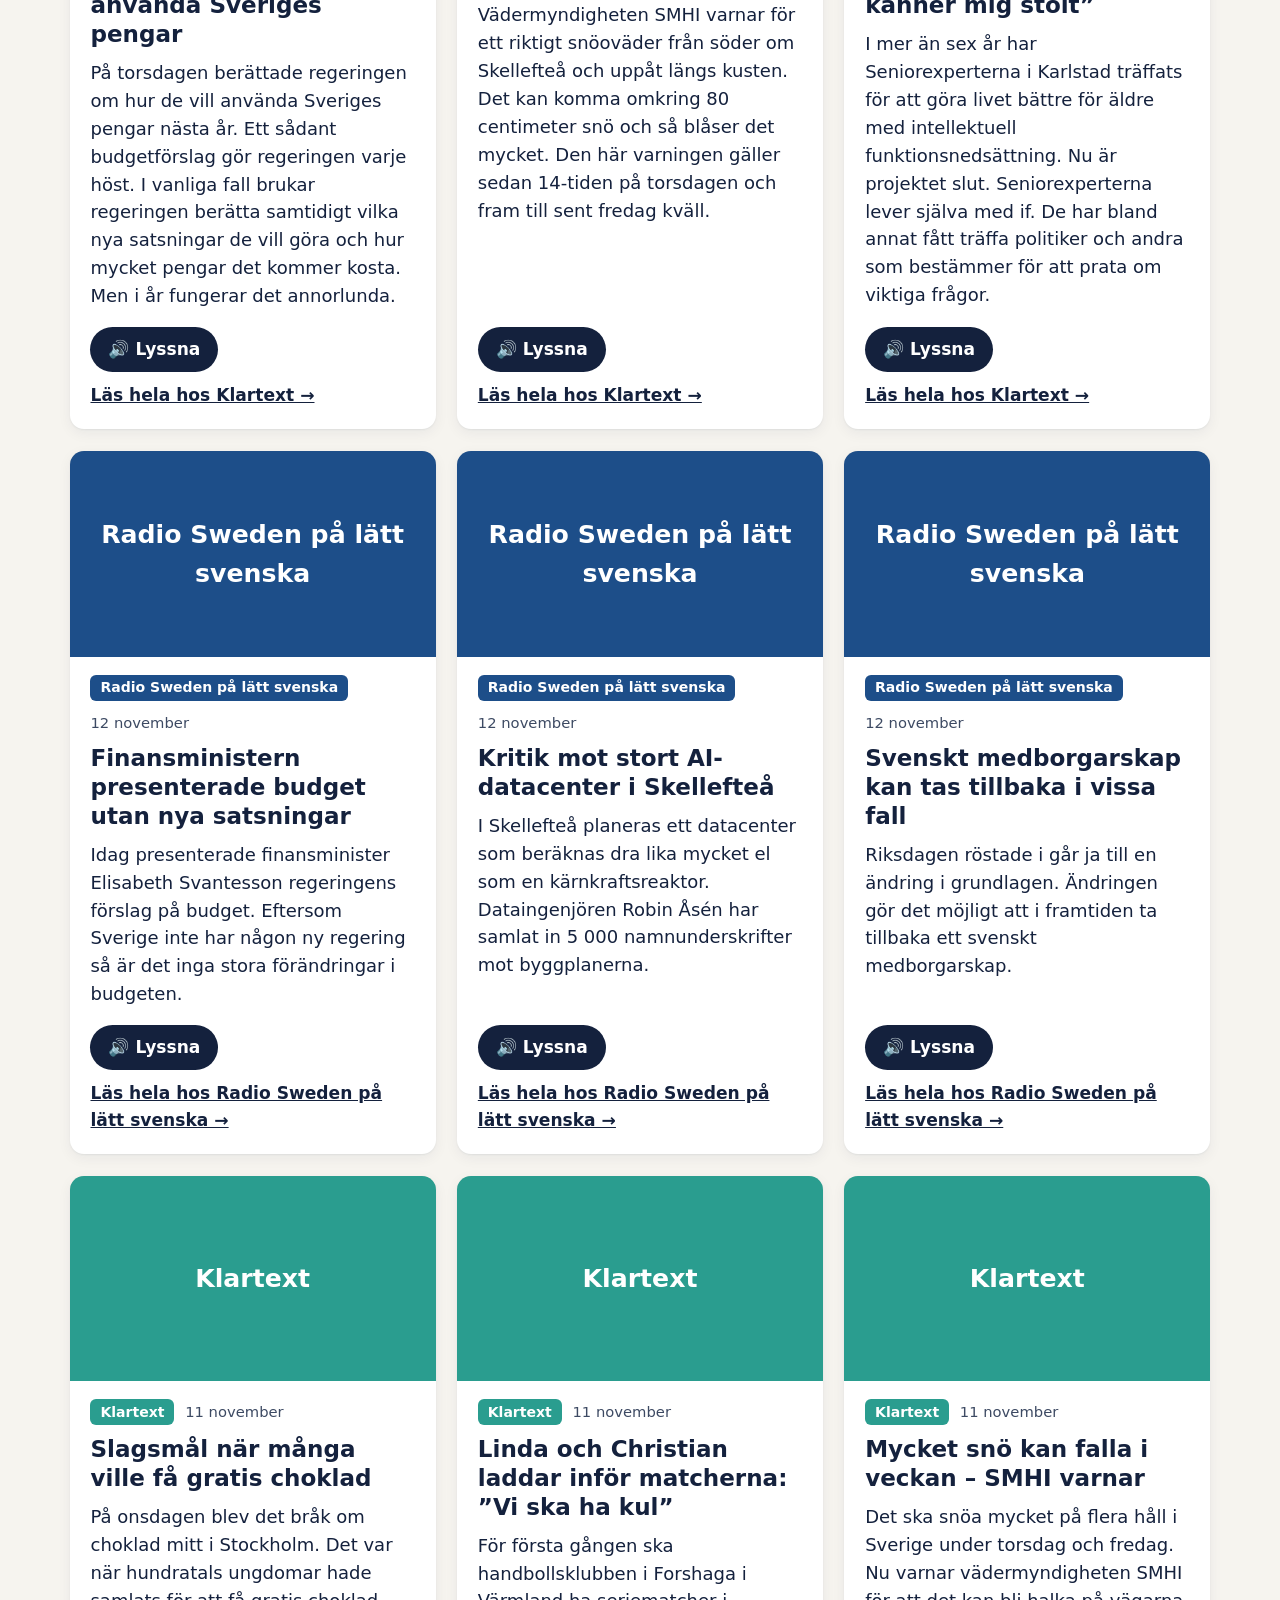
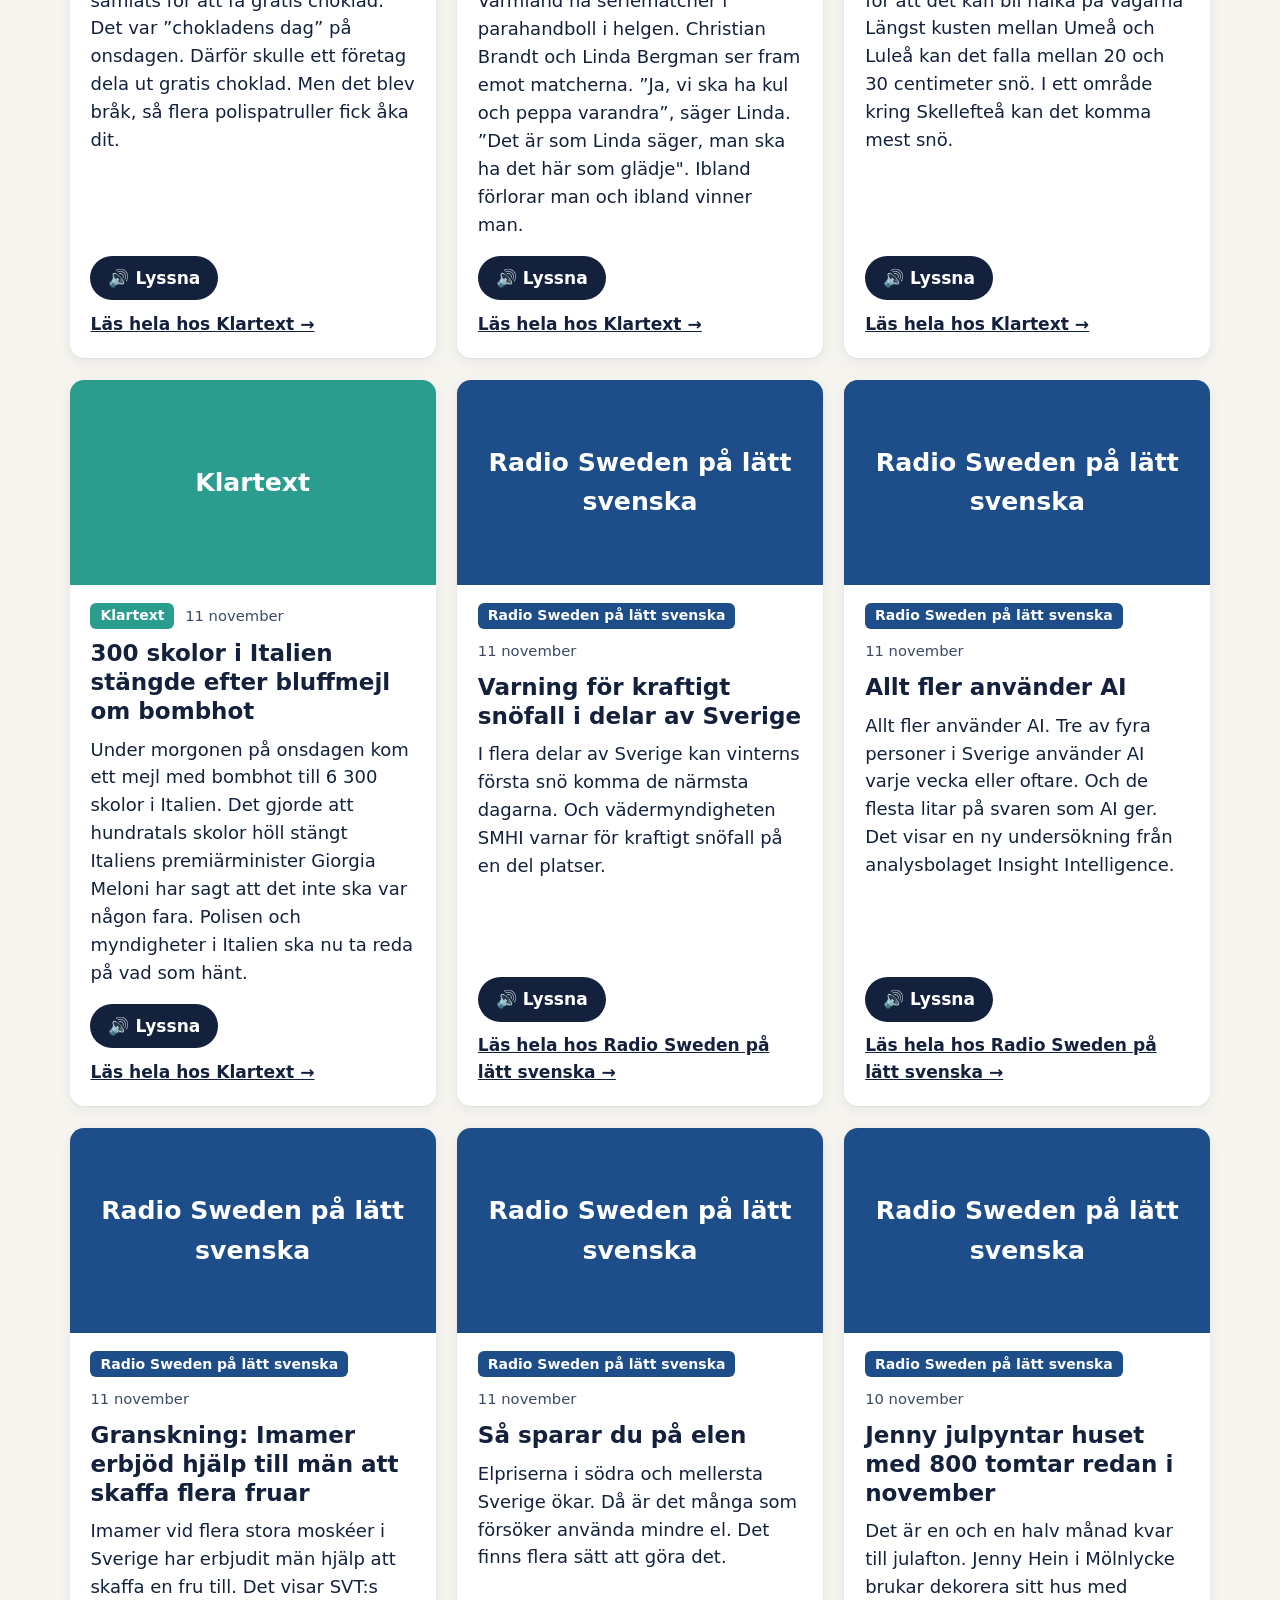
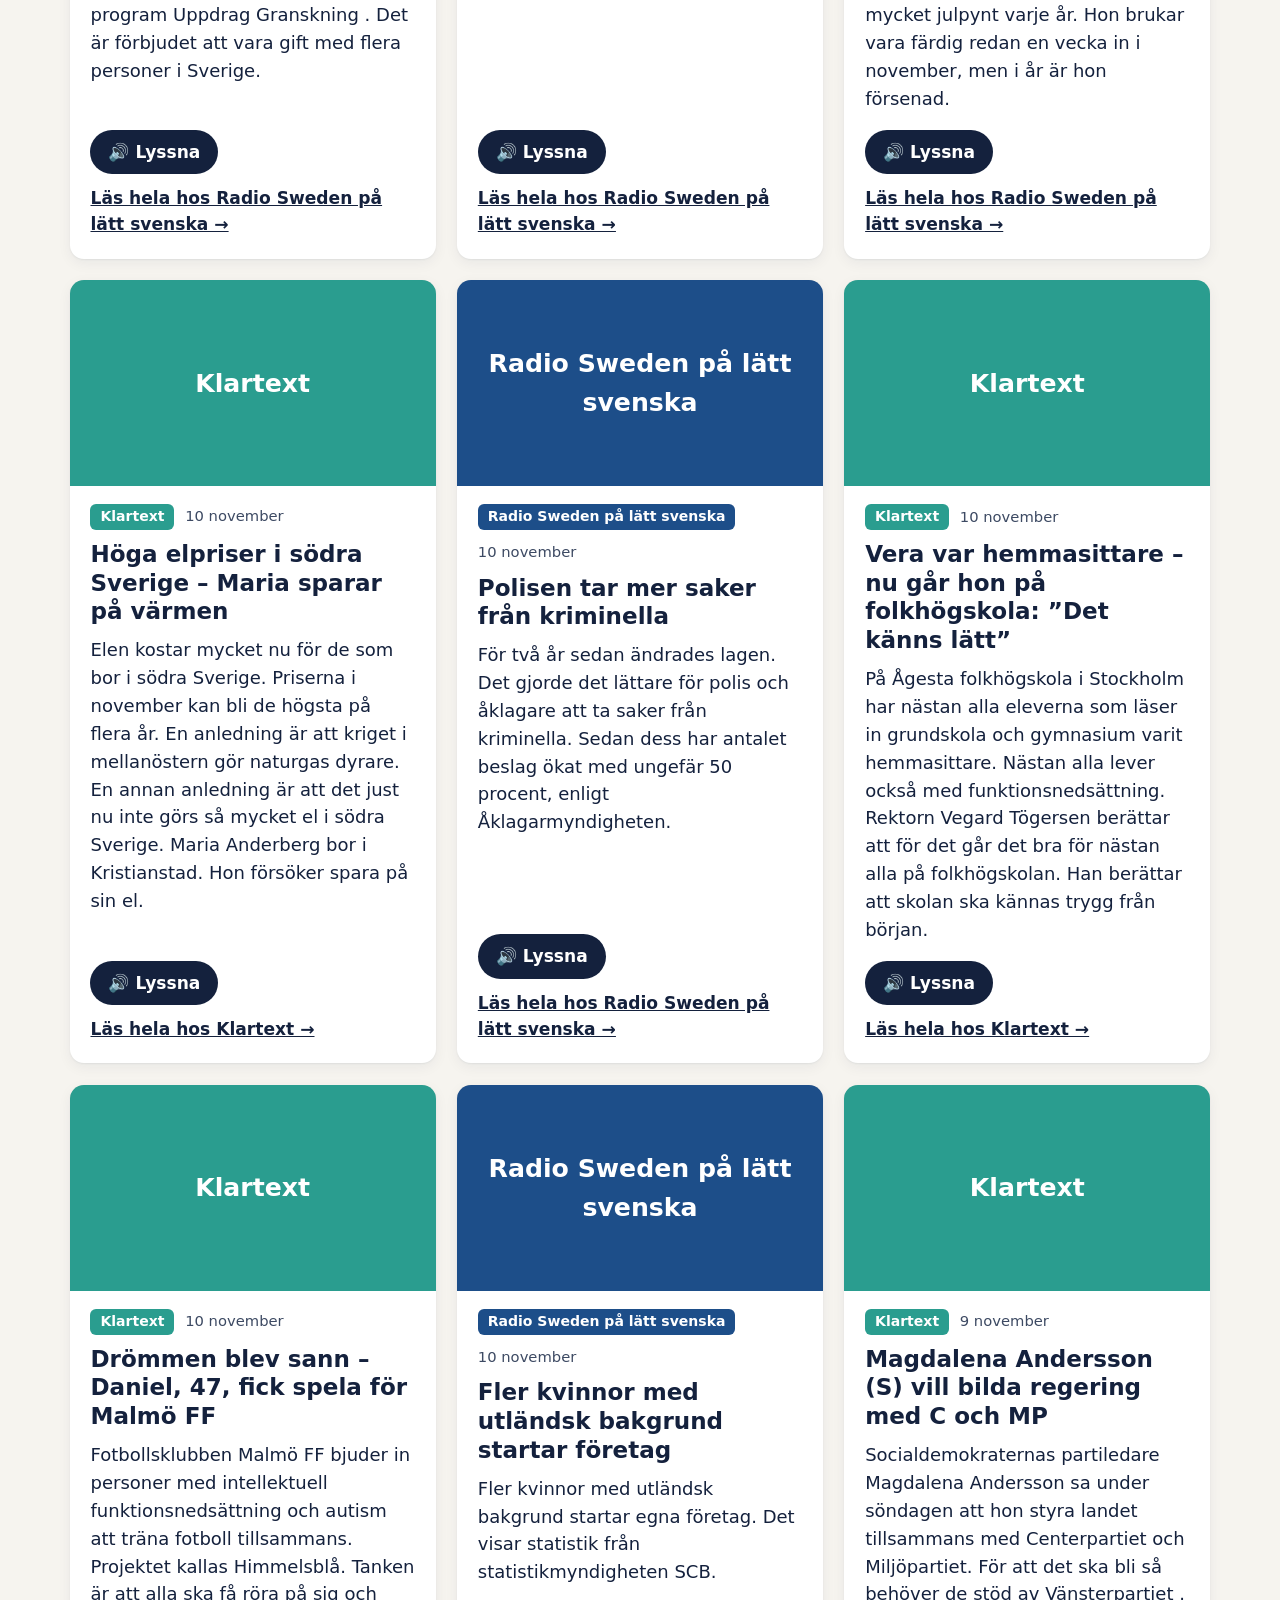
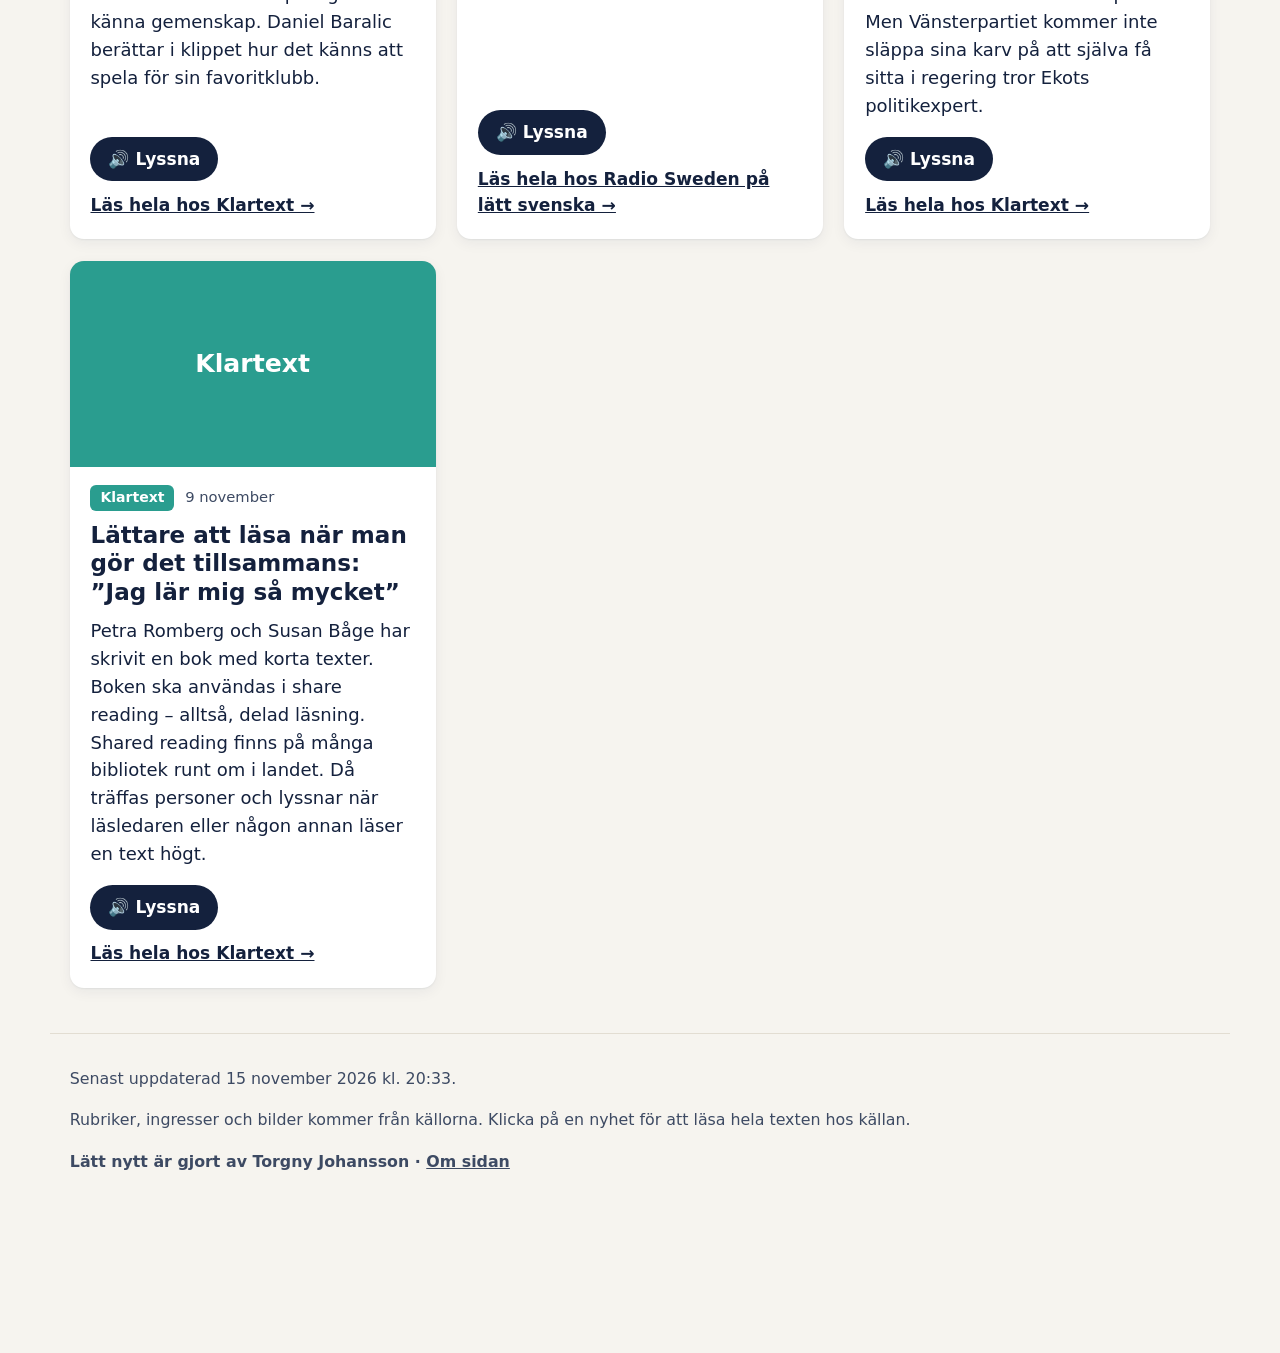
==== commit 7692dd03: "Förhandsbild vid delning och sitemap för Google Co-Authored-By: Claude Opus 5.5 <noreply@anthropic.c" ====
--- a/index.html
+++ b/index.html
@@ -4,8 +4,19 @@
   <meta charset="utf-8">
   <meta name="viewport" content="width=device-width, initial-scale=1">
   <title>Lätt nytt – nyheter på lätt svenska</title>
-  <meta name="description" content="Nyheter på lätt svenska som du kan läsa eller lyssna på.">
+  <meta name="description" content="Nyheter på lätt svenska att läsa och lyssna på. Uppdateras varje timme. Med sökfunktion och veckans nyhetsquiz för klassrummet.">
   <meta name="theme-color" content="#14213d">
+  <meta property="og:type" content="website">
+  <meta property="og:site_name" content="Lätt nytt">
+  <meta property="og:title" content="Lätt nytt – nyheter på lätt svenska">
+  <meta property="og:description" content="Nyheter på lätt svenska att läsa och lyssna på. Uppdateras varje timme. Med sökfunktion och veckans nyhetsquiz för klassrummet.">
+  <meta property="og:url" content="https://dragbasun69-jpg.github.io/lattnytt/">
+  <meta property="og:image" content="https://dragbasun69-jpg.github.io/lattnytt/og-bild.png">
+  <meta property="og:image:width" content="1200">
+  <meta property="og:image:height" content="630">
+  <meta property="og:locale" content="sv_SE">
+  <meta name="twitter:card" content="summary_large_image">
+  <link rel="canonical" href="https://dragbasun69-jpg.github.io/lattnytt/">
   <link rel="icon" href="data:image/svg+xml,<svg xmlns='http://www.w3.org/2000/svg' viewBox='0 0 100 100'><text y='.9em' font-size='90'>📰</text></svg>">
   <link rel="stylesheet" href="style.css?v=202611151344">
 </head>
--- a/style.css
+++ b/style.css
@@ -133,3 +133,16 @@
 }
 
 @media (prefers-reduced-motion: reduce) { * { transition: none !important; scroll-behavior: auto !important; } }
+
+/* Lätt nytts egna nyheter */
+.own .card-body { gap: .5rem; }
+.own .summary { margin: 0; }
+.own .ph .emoji { font-size: 3.2rem; }
+.tipbox { background: #fff6e6; border-left: 4px solid var(--accent); padding: .45rem .7rem; border-radius: 4px; margin: .3rem 0 0; font-size: .95rem; }
+.sources { font-size: .85rem; color: var(--ink-soft); }
+.sources summary { cursor: pointer; font-weight: 600; min-height: 32px; display: flex; align-items: center; }
+.sources ul { margin: .3rem 0 0 1rem; padding: 0; }
+.sources a { color: var(--ink); }
+.ai { font-size: .78rem; color: var(--ink-soft); margin: .2rem 0 0; font-style: italic; }
+.draft-banner { background: #fff3cd; border: 2px dashed #e0a800; padding: .8rem 1rem; border-radius: 10px; margin: 1rem 0 0; }
+.own .card-img { aspect-ratio: 3 / 1; }
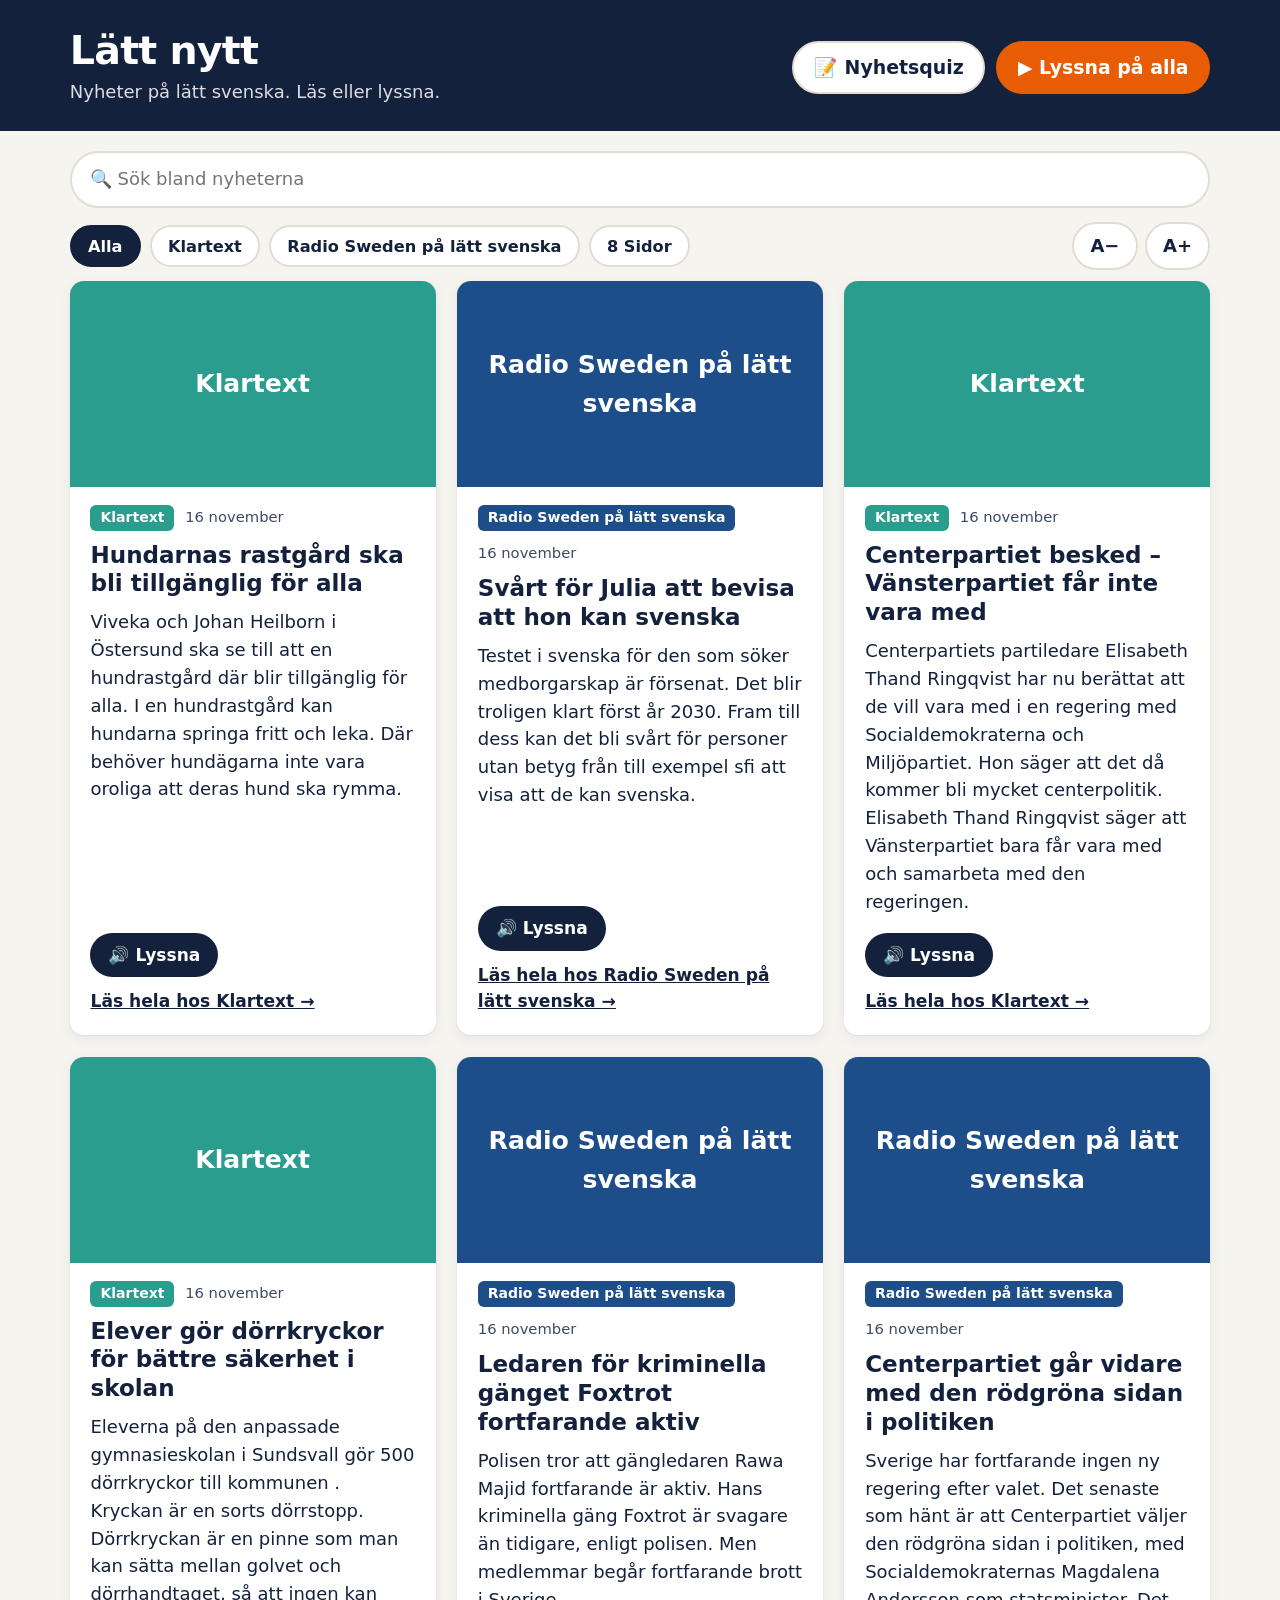
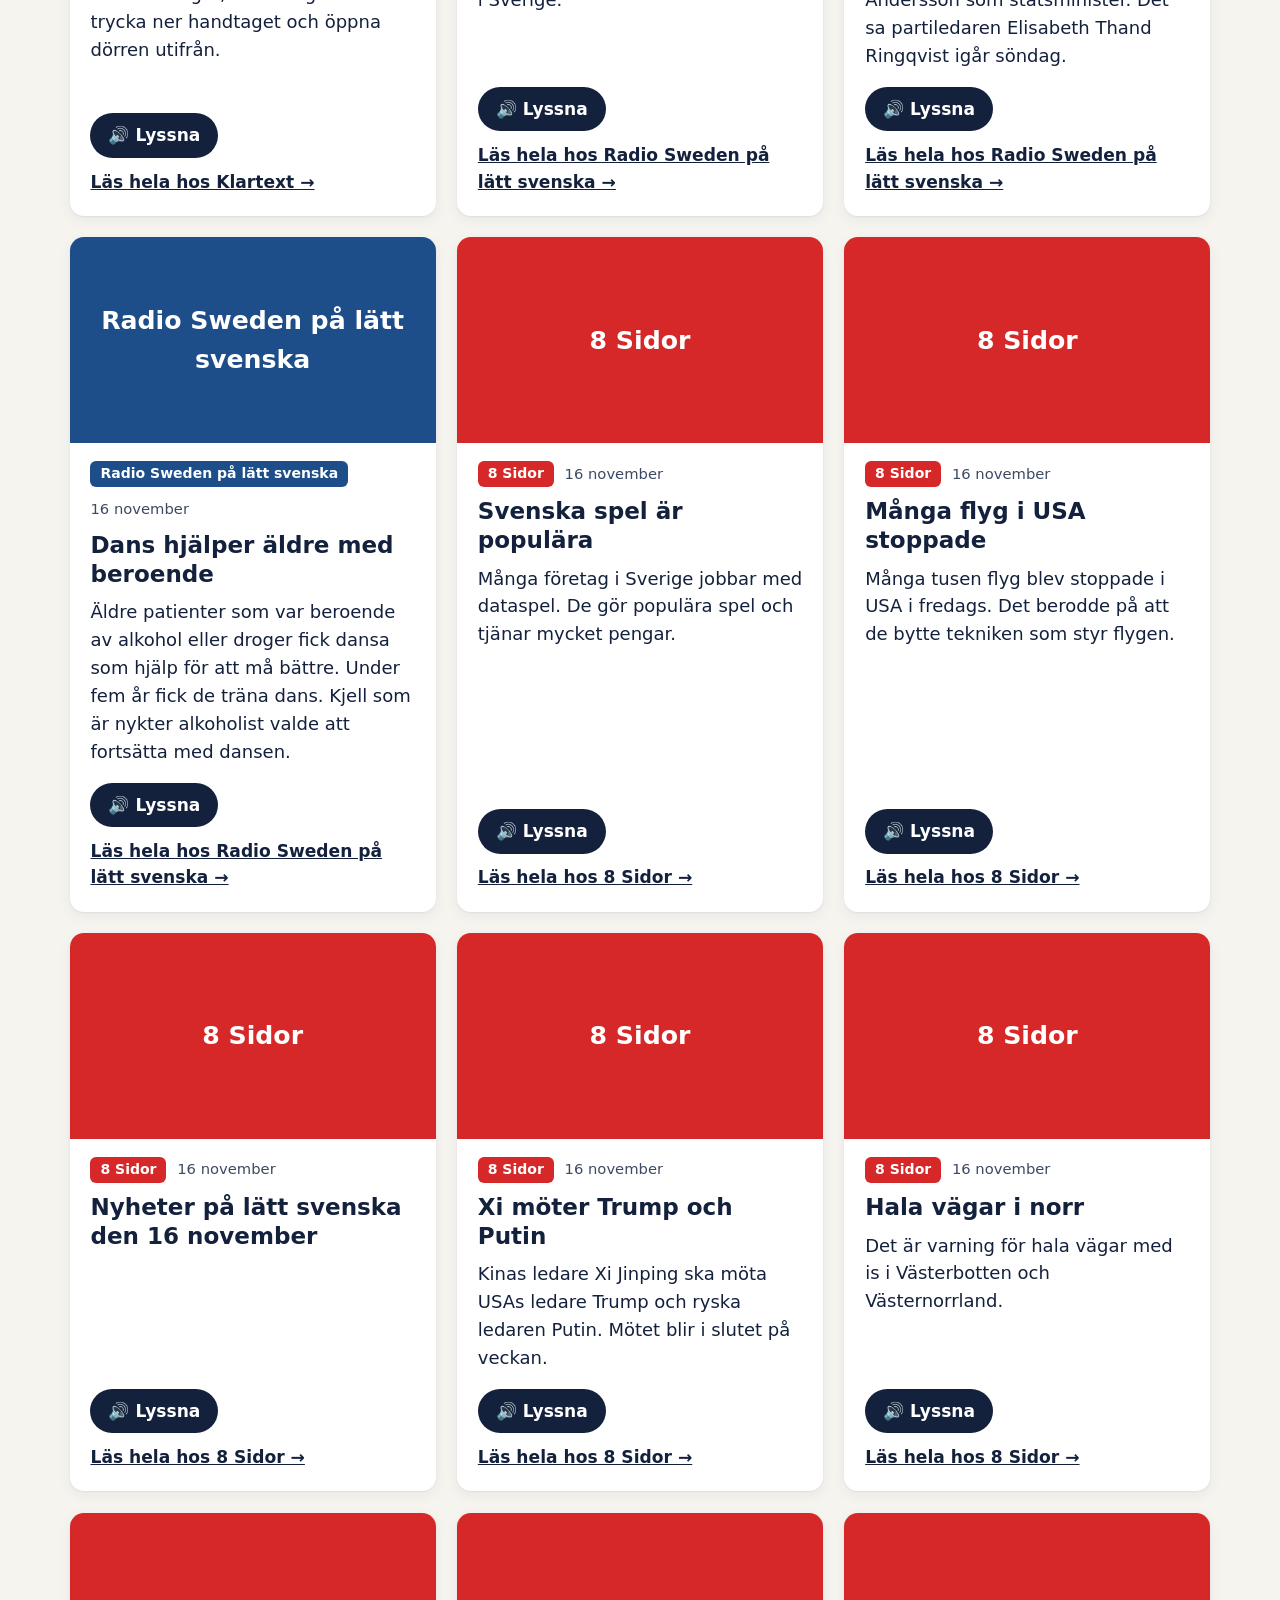
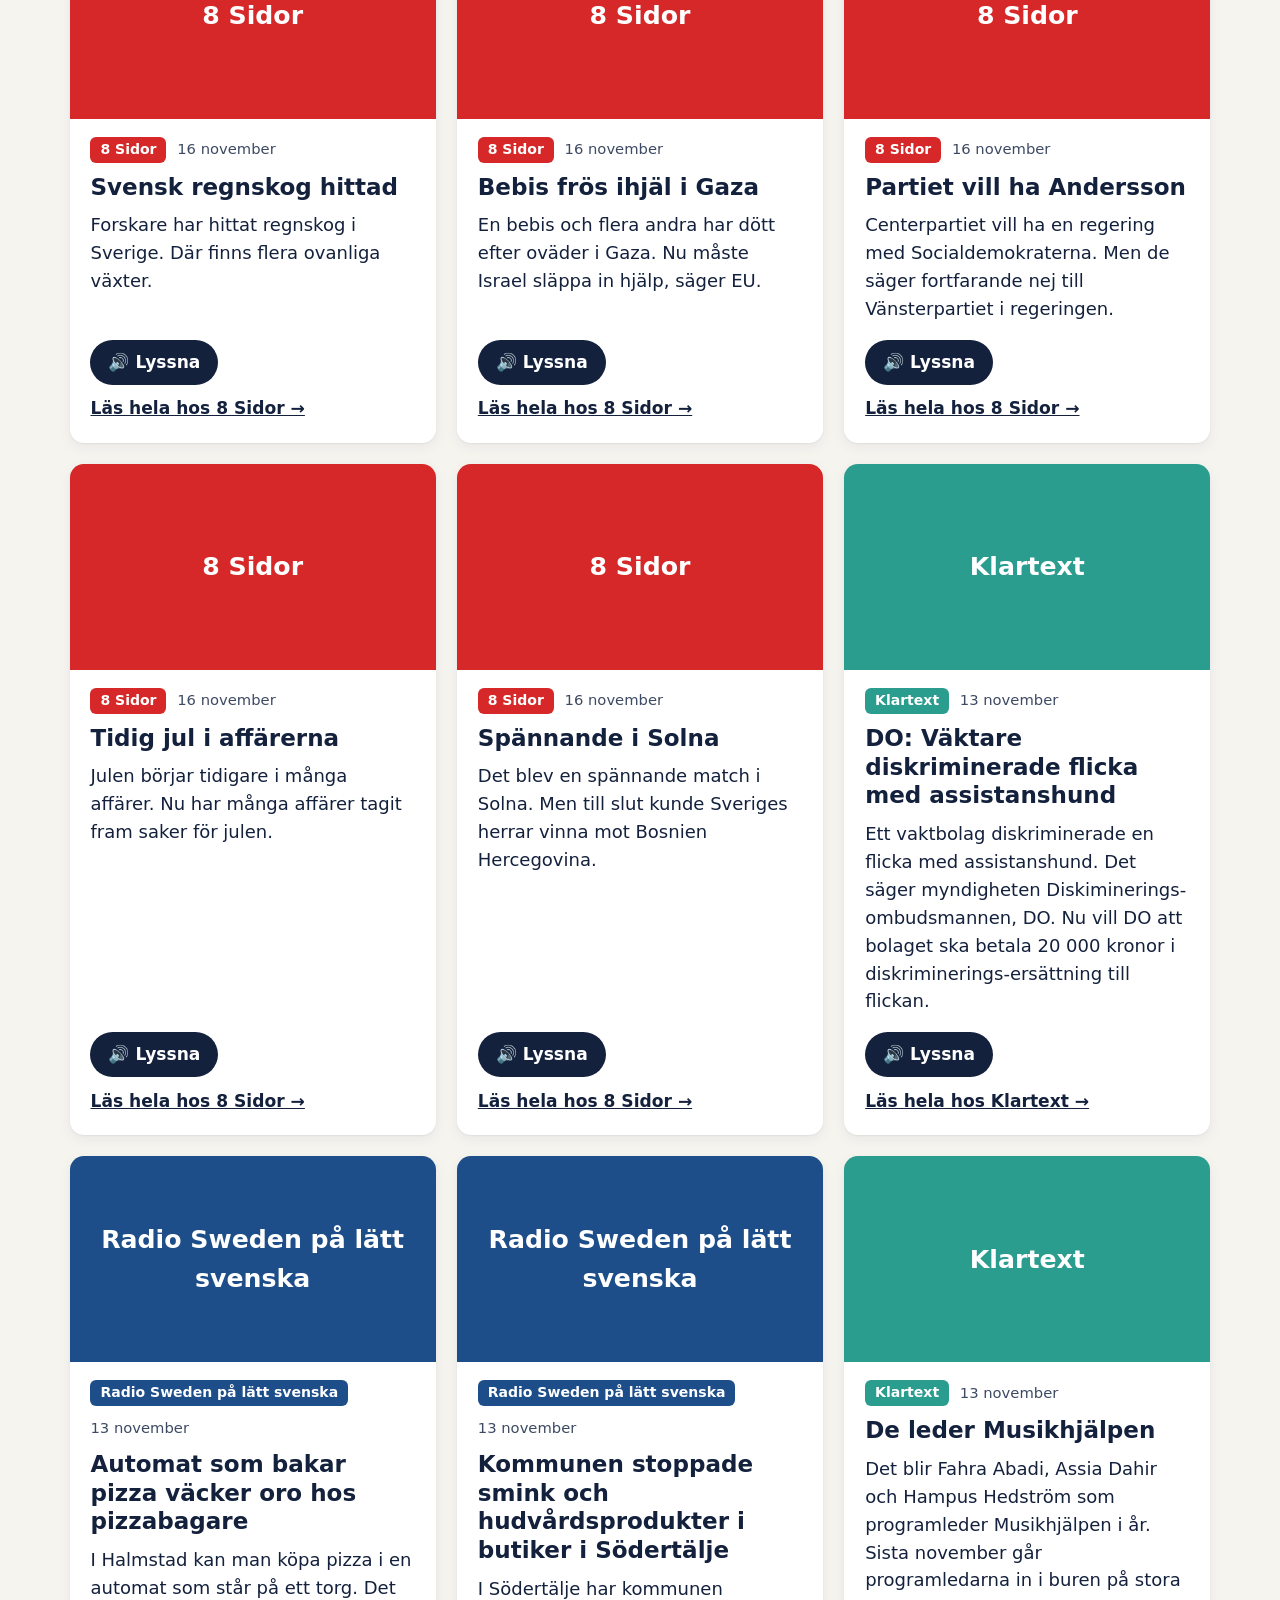
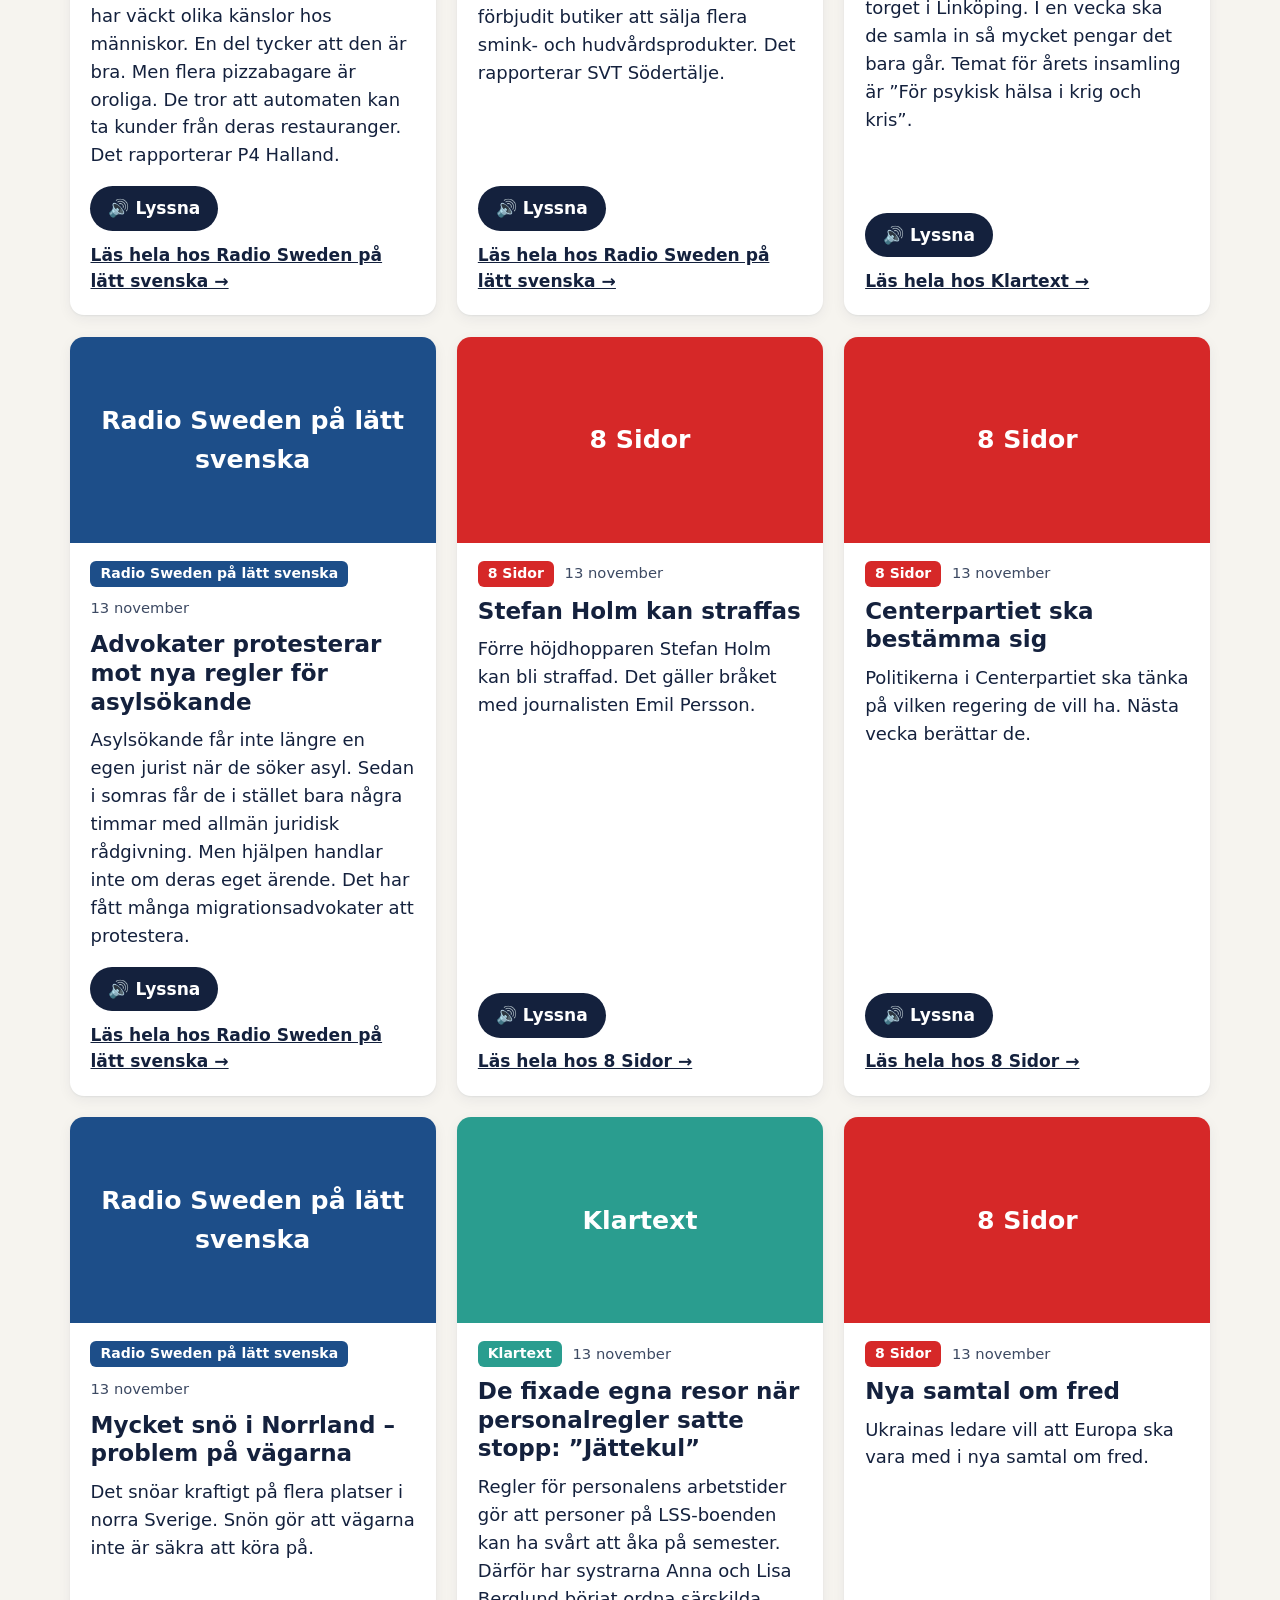
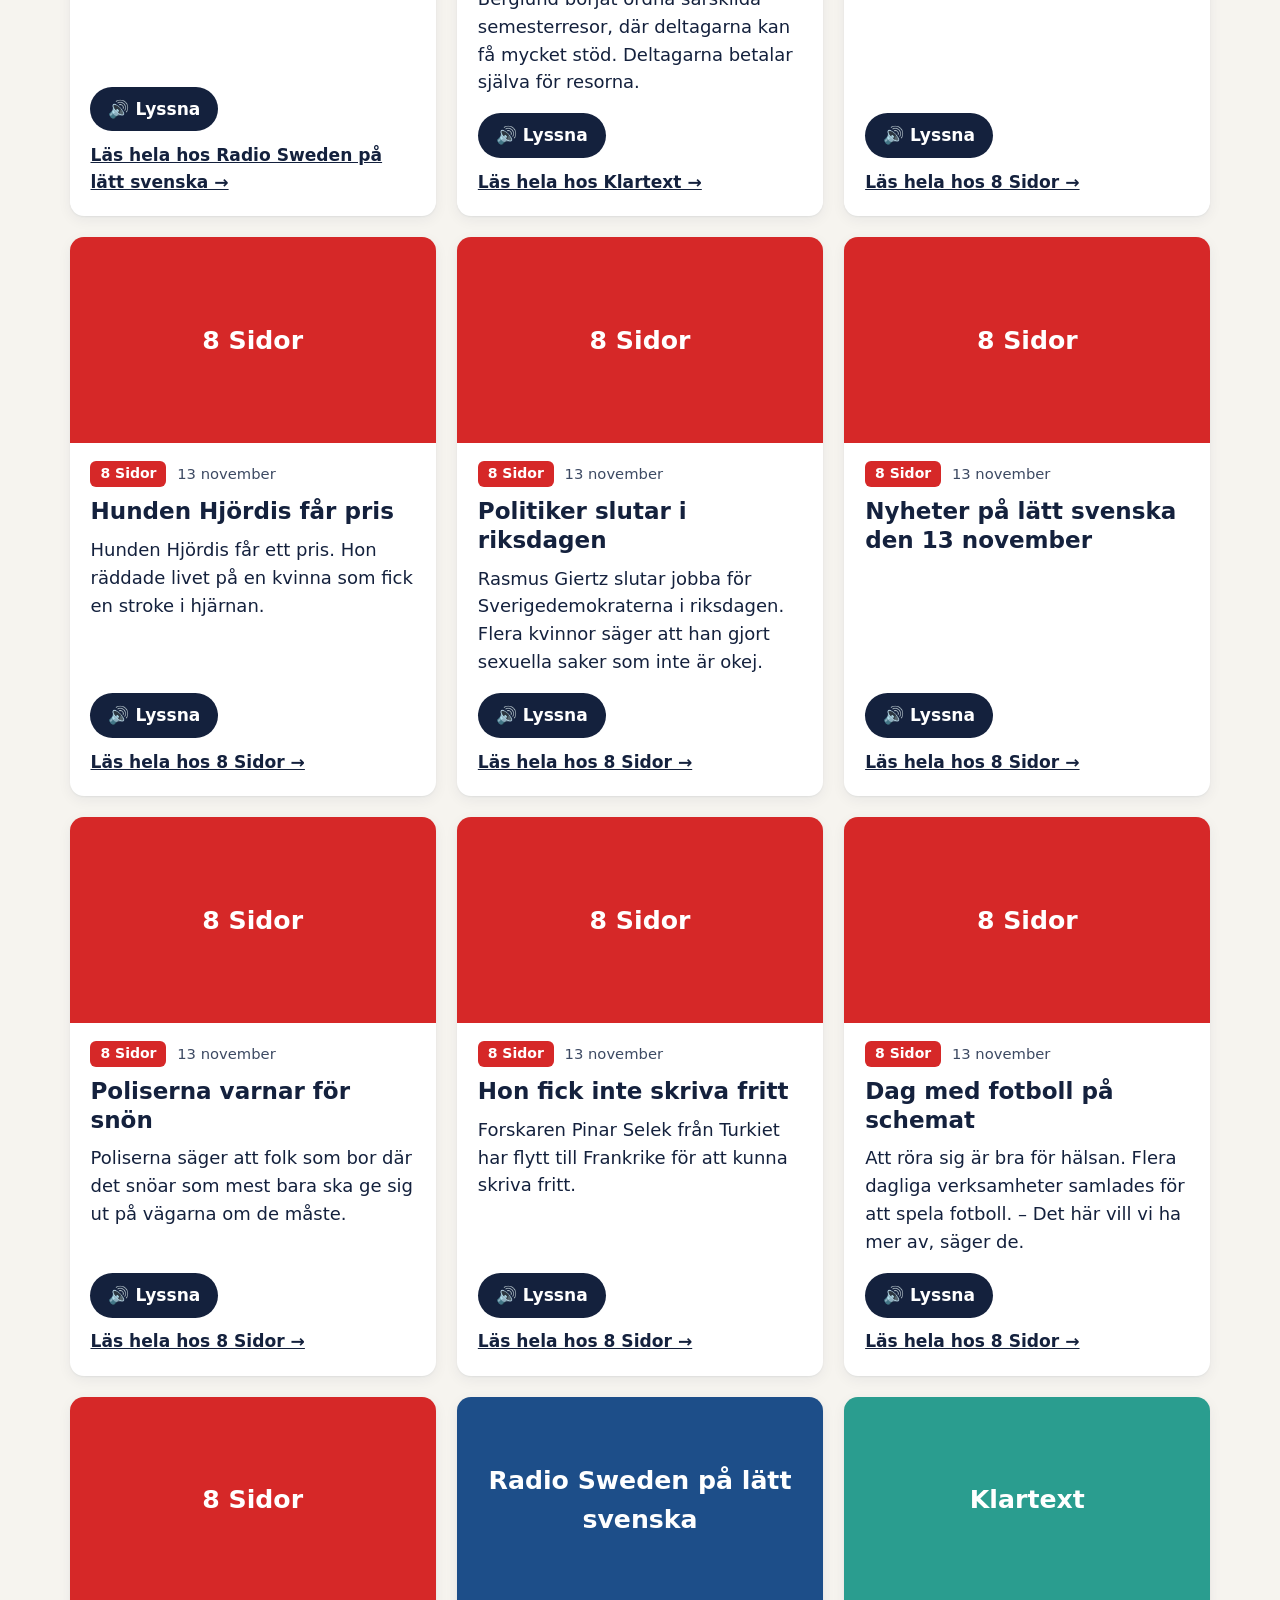
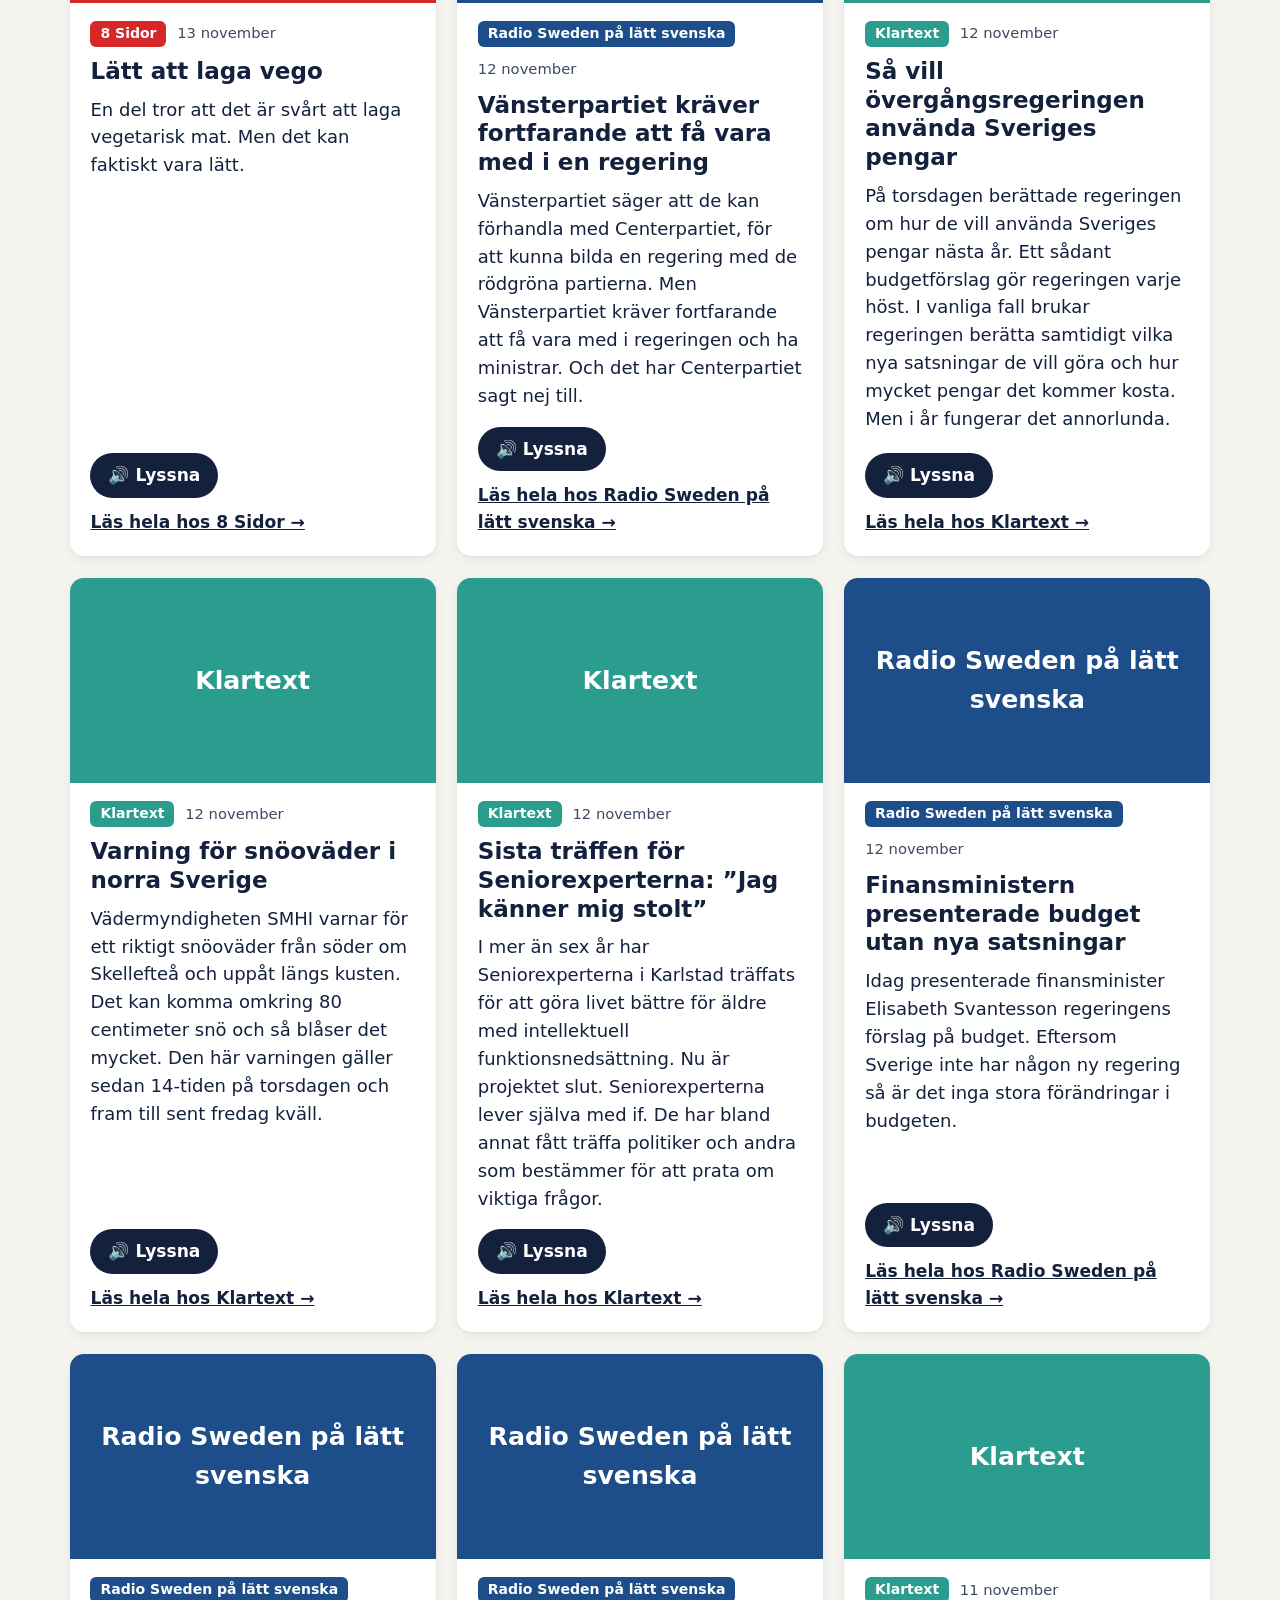
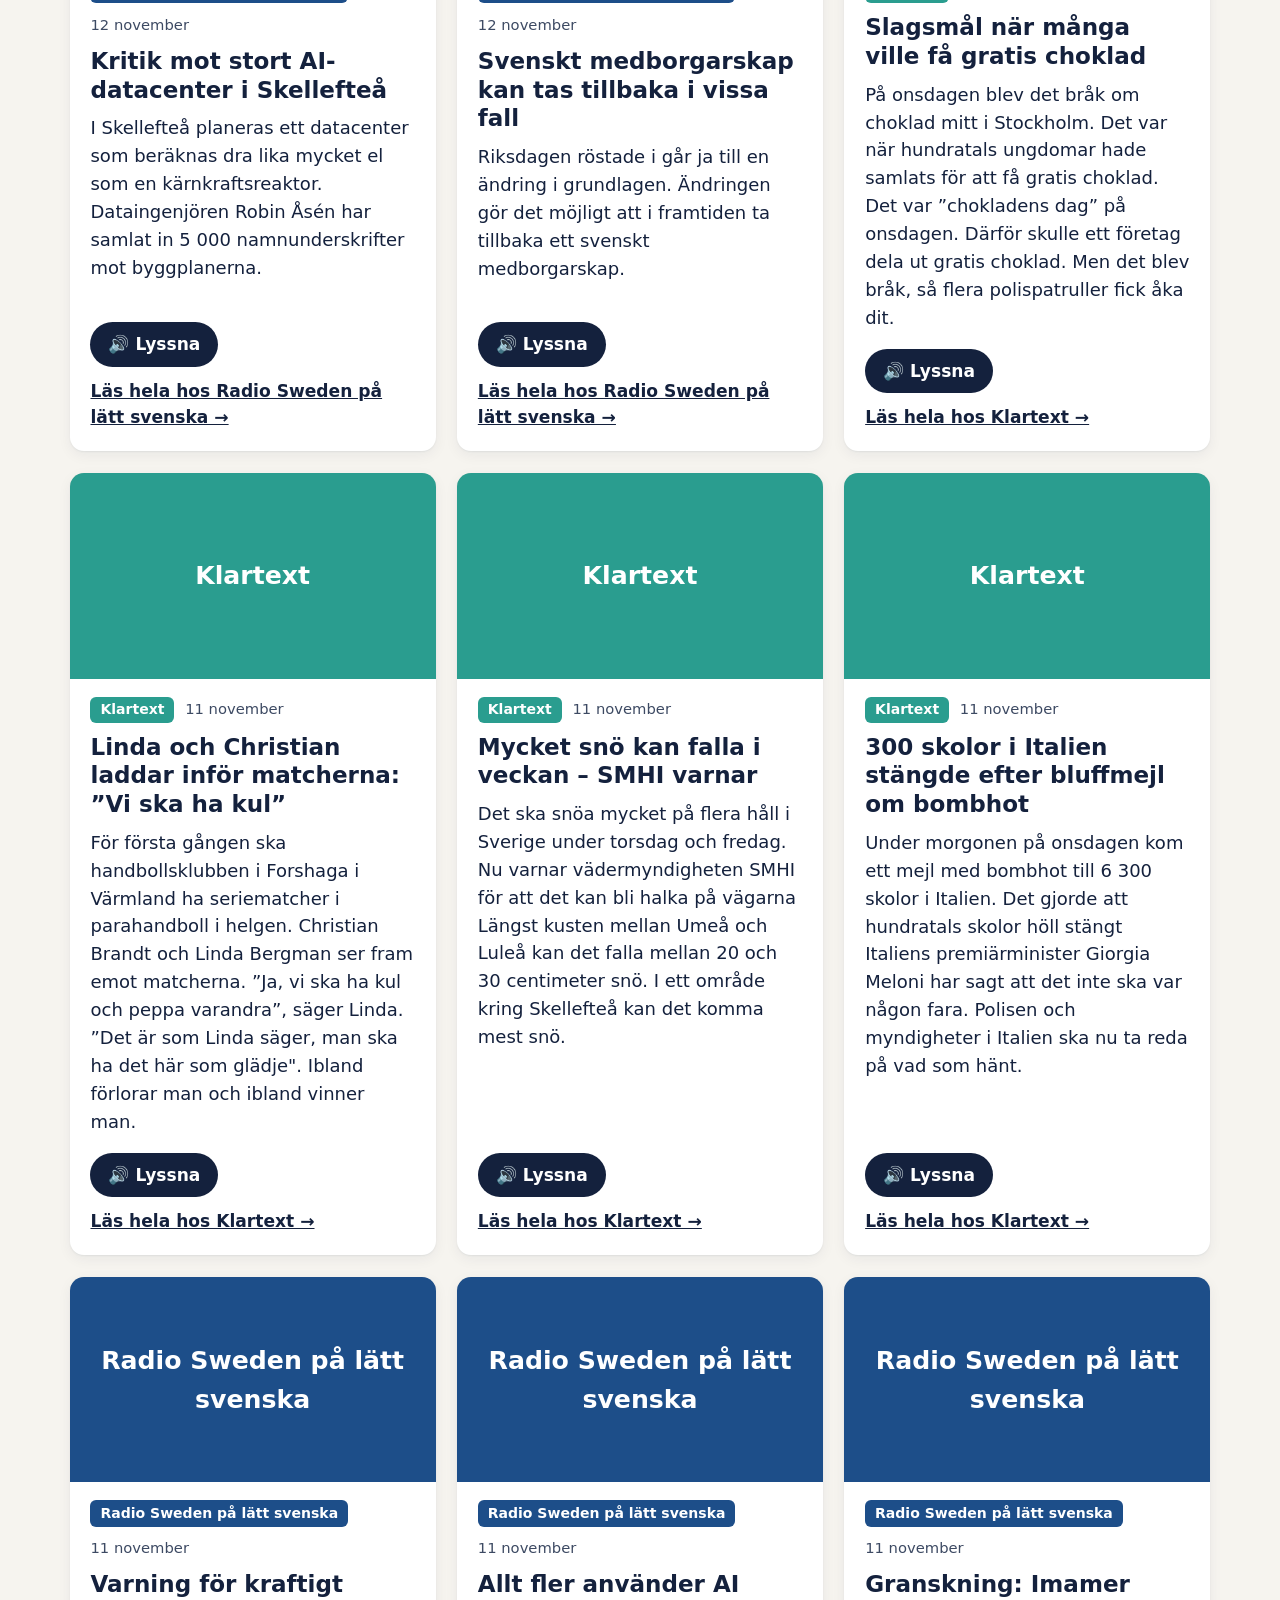
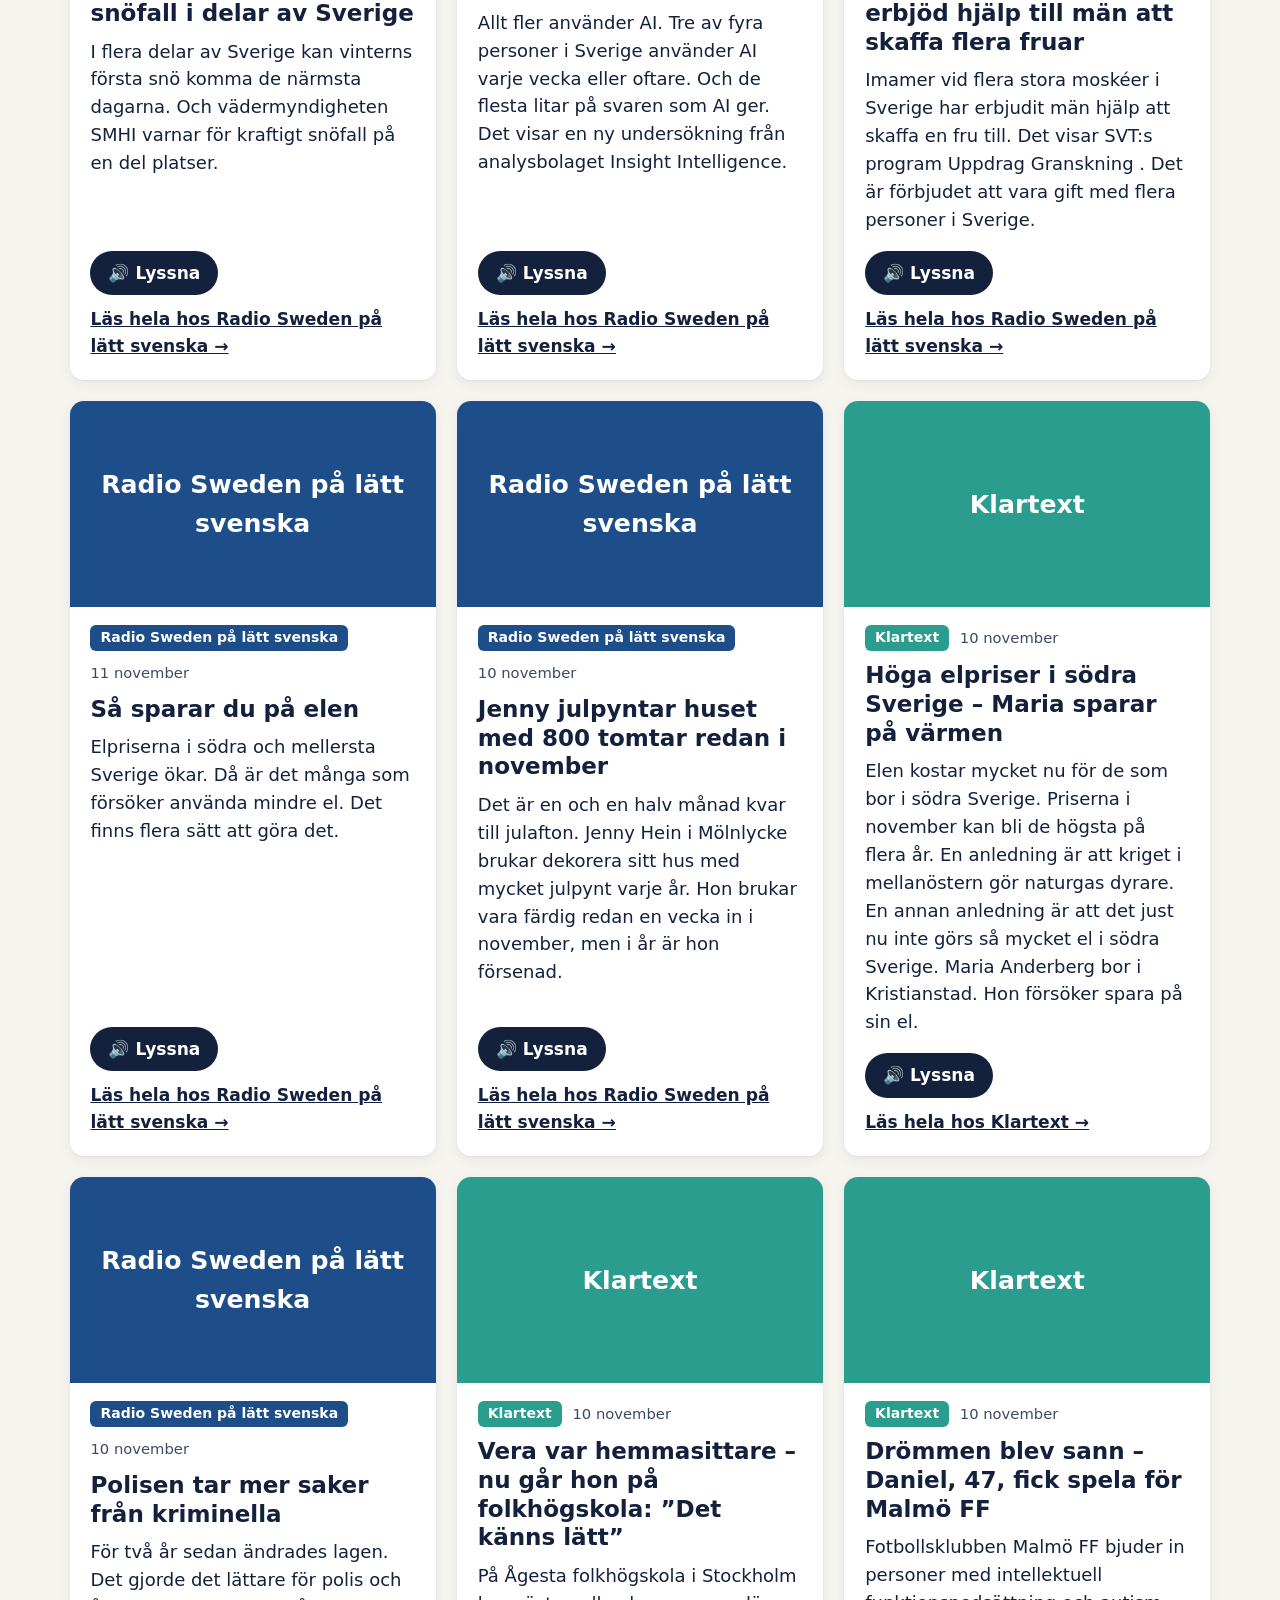
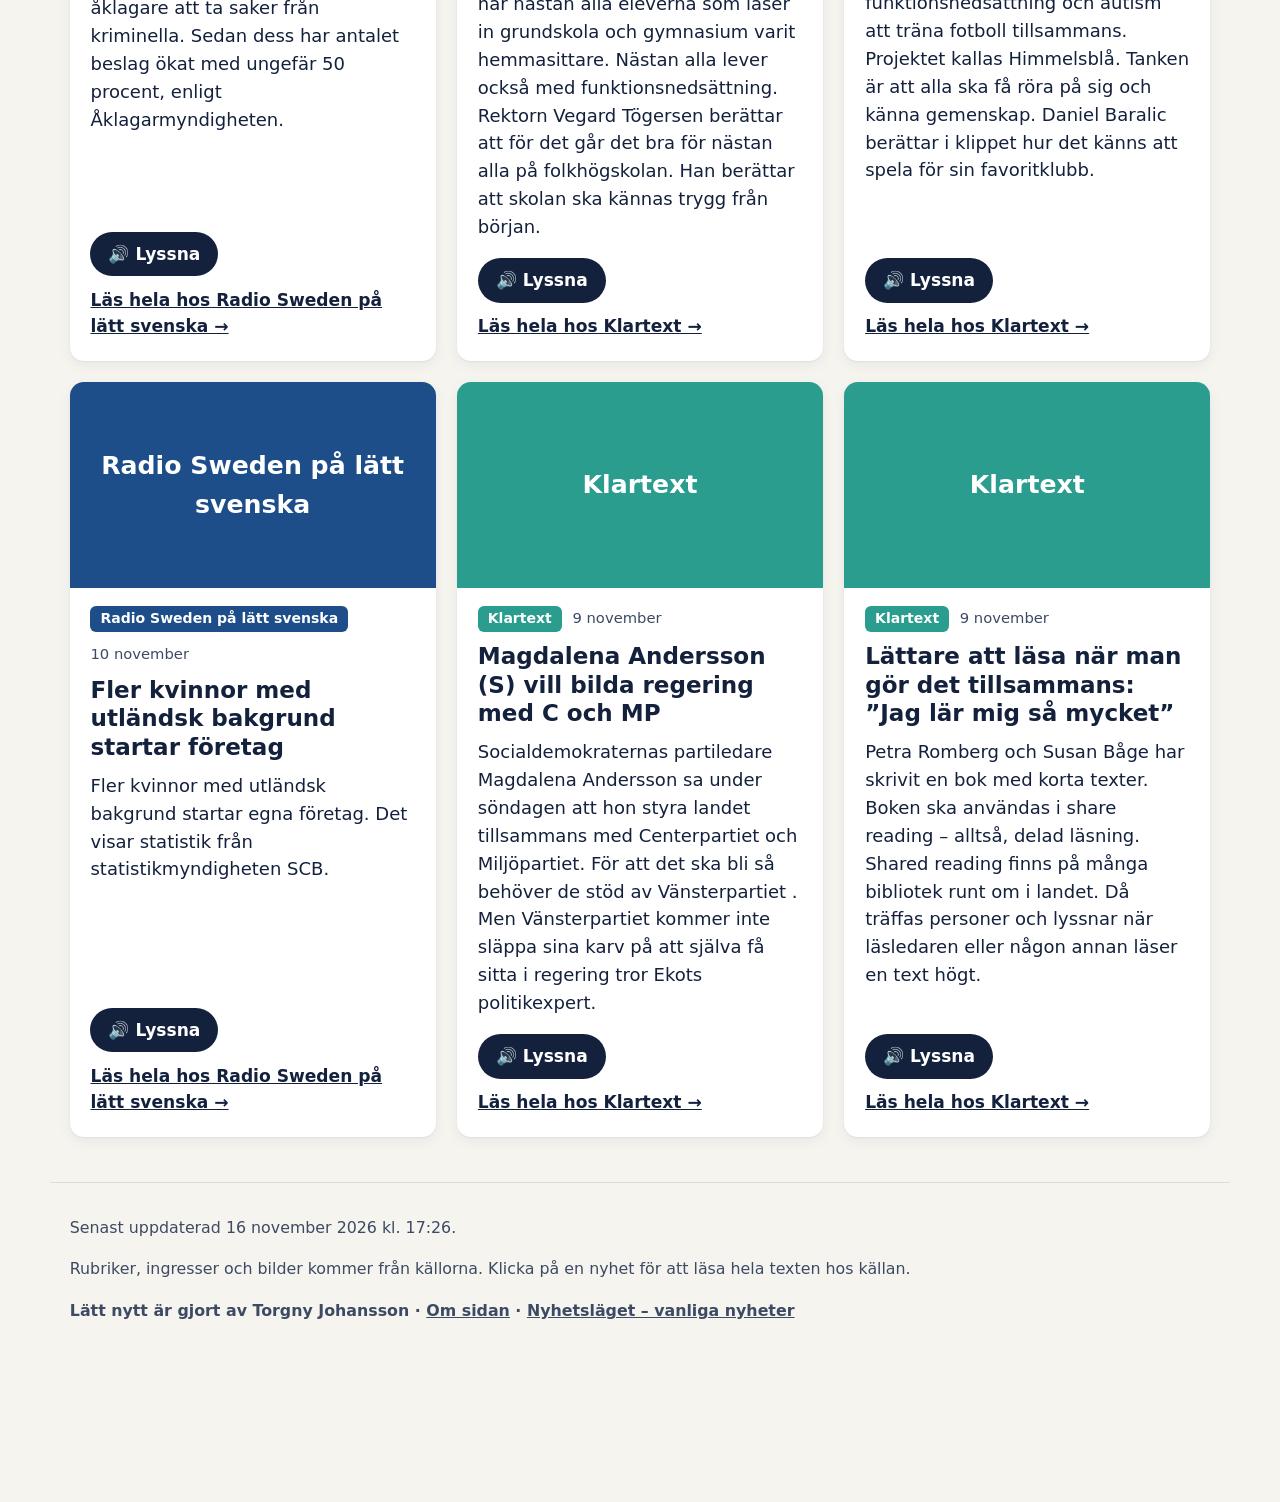
==== commit 521100ee: "Länk till Nyhetsläget Co-Authored-By: Claude Opus 5.5 <noreply@anthropic.com> Claude-Session: https:" ====
--- a/index.html
+++ b/index.html
@@ -3,6 +3,7 @@
 <head>
   <meta charset="utf-8">
   <meta name="viewport" content="width=device-width, initial-scale=1">
+  <meta name="google-site-verification" content="Xd9uRuOllnZjvvOVZA1lpVlv6xWFz5Zv11pG0qD9f40">
   <title>Lätt nytt – nyheter på lätt svenska</title>
   <meta name="description" content="Nyheter på lätt svenska att läsa och lyssna på. Uppdateras varje timme. Med sökfunktion och veckans nyhetsquiz för klassrummet.">
   <meta name="theme-color" content="#14213d">
@@ -60,7 +61,7 @@
     <p>Rubriker, ingresser och bilder kommer från källorna. Klicka på en nyhet för att läsa hela texten hos källan.</p>
     <p id="sourceStatus" class="small"></p>
     <p id="visits" class="small" hidden></p>
-    <p class="credit">Lätt nytt är gjort av Torgny Johansson · <a href="about.html">Om sidan</a></p>
+    <p class="credit">Lätt nytt är gjort av Torgny Johansson · <a href="about.html">Om sidan</a> · <a href="https://dragbasun69-jpg.github.io/nyhetslaget/">Nyhetsläget – vanliga nyheter</a></p>
   </footer>
 
   <!-- Spelaren visas när något läses upp -->
